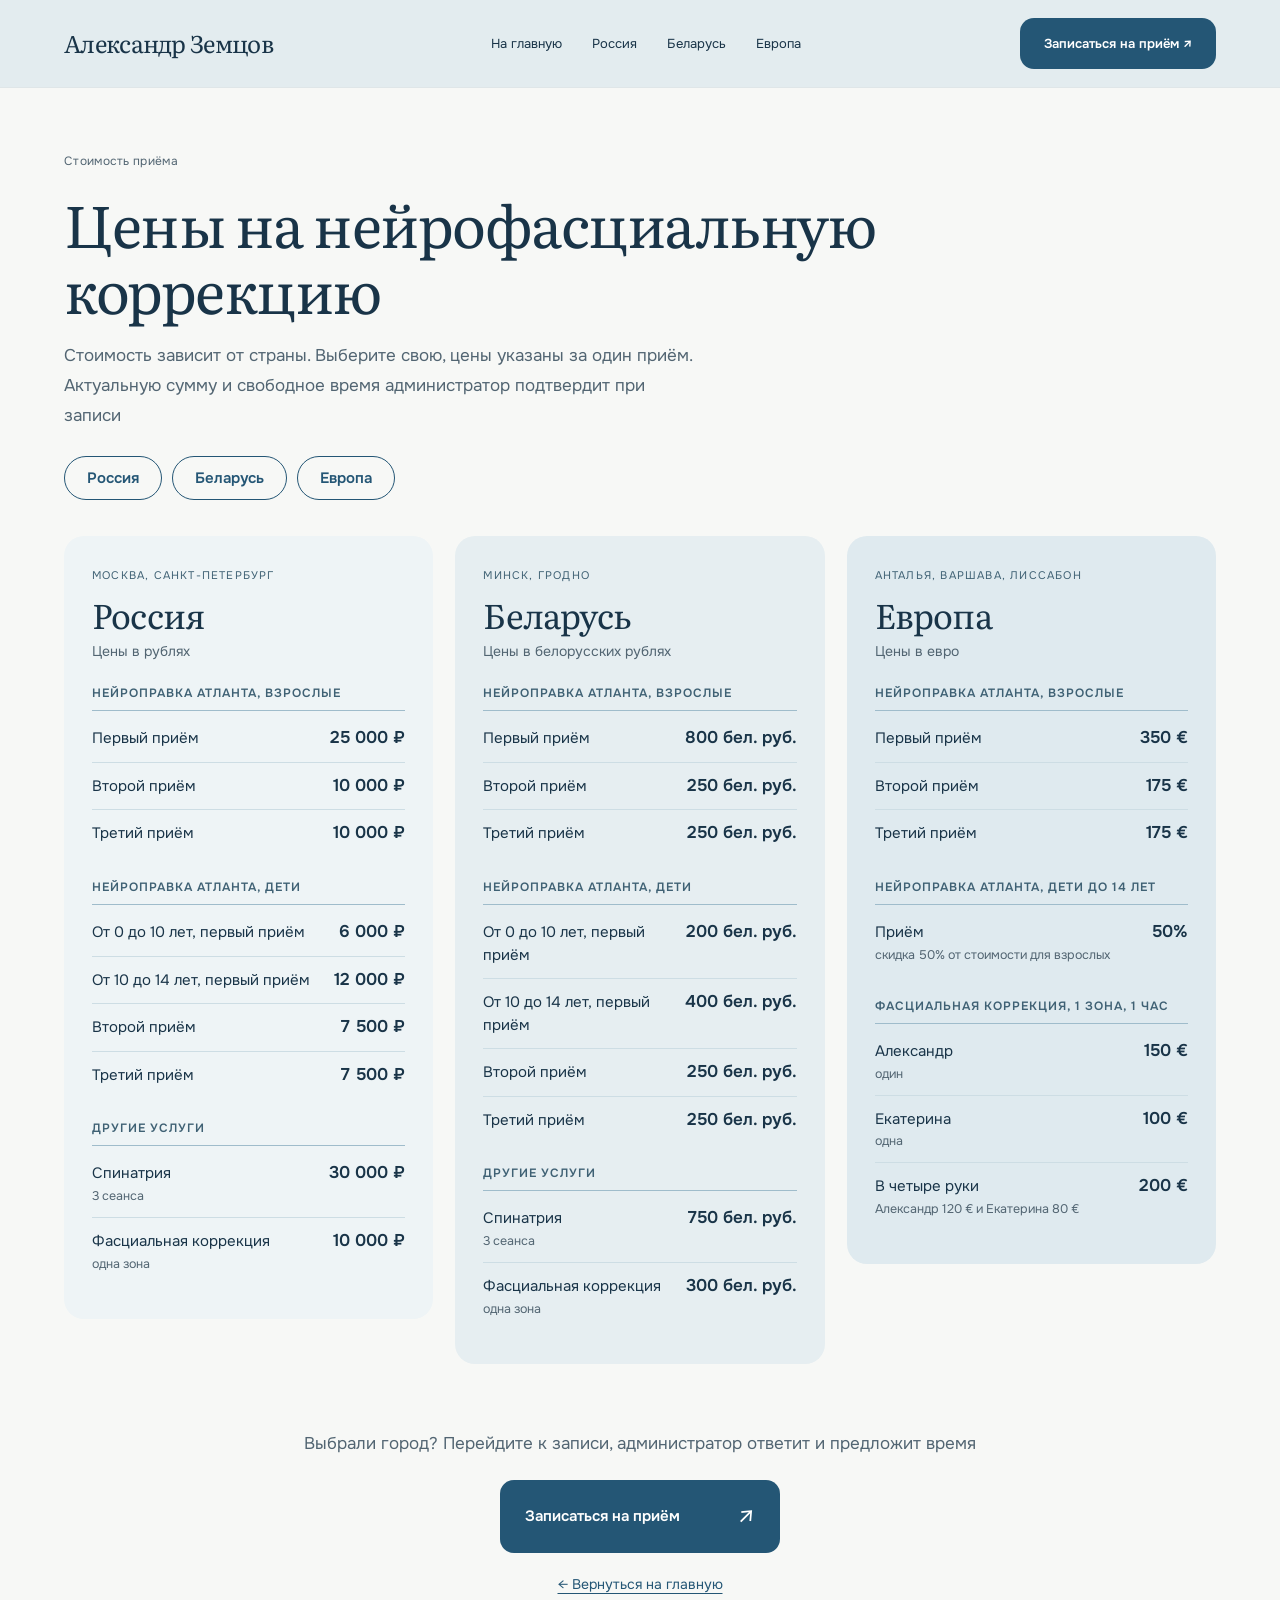
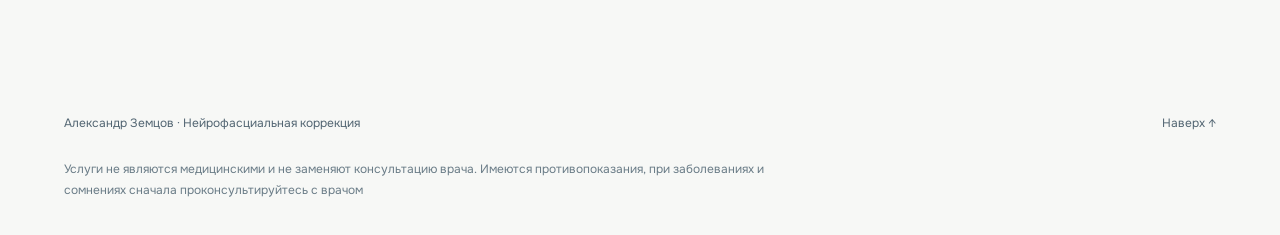
==== prices.html @ 610653c8 "Страница цен (Россия, Беларусь, Европа) и кнопки перехода на главной Co-Authored-By: Claude Sonnet 5" ====
<!doctype html><html lang="ru"><head><meta charset="utf-8"><meta name="viewport" content="width=device-width,initial-scale=1"><title>Цены на приём - Александр Земцов</title><meta name="description" content="Стоимость нейрофасциальной коррекции в России, Беларуси и Европе: Нейроправка Атланта, Спинатрия, фасциальная коррекция"><link rel="icon" href="favicon.ico" sizes="any"><link rel="icon" type="image/png" sizes="32x32" href="assets/favicon-32.png"><link rel="icon" type="image/png" sizes="192x192" href="assets/icon-192.png"><link rel="apple-touch-icon" href="assets/apple-touch-icon.png"><link rel="canonical" href="https://nfc.metod-zemtsova.ru/prices.html"><meta name="theme-color" content="#e3ecef"><meta property="og:type" content="website"><meta property="og:locale" content="ru_RU"><meta property="og:site_name" content="Александр Земцов"><meta property="og:url" content="https://nfc.metod-zemtsova.ru/prices.html"><meta property="og:title" content="Цены на приём - Александр Земцов"><meta property="og:description" content="Стоимость нейрофасциальной коррекции в России, Беларуси и Европе"><meta property="og:image" content="https://nfc.metod-zemtsova.ru/assets/og-image.jpg"><meta name="twitter:card" content="summary_large_image"><link rel="stylesheet" href="premium.css"></head><body class="prices-page"><header id="top"><a class="brand" href="index.html"><span>Александр Земцов</span></a><nav><a href="index.html">На главную</a><a href="#russia">Россия</a><a href="#belarus">Беларусь</a><a href="#europe">Европа</a></nav><a class="top-book" href="index.html#booking">Записаться на приём ↗</a></header>
<main>
<section class="prices-hero"><p class="eyebrow">Стоимость приёма</p><h1>Цены на нейрофасциальную коррекцию</h1><p class="prices-lead">Стоимость зависит от страны. Выберите свою, цены указаны за один приём. Актуальную сумму и свободное время администратор подтвердит при записи</p><div class="prices-chips"><a href="#russia">Россия</a><a href="#belarus">Беларусь</a><a href="#europe">Европа</a></div></section>
<div class="prices-grid"><section class="price-card" id="russia" aria-labelledby="russia-h"><p class="pr-region">Москва, Санкт-Петербург</p><h2 id="russia-h">Россия</h2><p class="pr-cur">Цены в рублях</p><div class="pr-group"><h3>Нейроправка Атланта, взрослые</h3><ul><li><span class="pr-name">Первый приём</span><span class="pr-price">25 000 ₽</span></li><li><span class="pr-name">Второй приём</span><span class="pr-price">10 000 ₽</span></li><li><span class="pr-name">Третий приём</span><span class="pr-price">10 000 ₽</span></li></ul></div><div class="pr-group"><h3>Нейроправка Атланта, дети</h3><ul><li><span class="pr-name">От 0 до 10 лет, первый приём</span><span class="pr-price">6 000 ₽</span></li><li><span class="pr-name">От 10 до 14 лет, первый приём</span><span class="pr-price">12 000 ₽</span></li><li><span class="pr-name">Второй приём</span><span class="pr-price">7 500 ₽</span></li><li><span class="pr-name">Третий приём</span><span class="pr-price">7 500 ₽</span></li></ul></div><div class="pr-group"><h3>Другие услуги</h3><ul><li><span class="pr-name">Спинатрия<small>3 сеанса</small></span><span class="pr-price">30 000 ₽</span></li><li><span class="pr-name">Фасциальная коррекция<small>одна зона</small></span><span class="pr-price">10 000 ₽</span></li></ul></div></section><section class="price-card" id="belarus" aria-labelledby="belarus-h"><p class="pr-region">Минск, Гродно</p><h2 id="belarus-h">Беларусь</h2><p class="pr-cur">Цены в белорусских рублях</p><div class="pr-group"><h3>Нейроправка Атланта, взрослые</h3><ul><li><span class="pr-name">Первый приём</span><span class="pr-price">800 бел. руб.</span></li><li><span class="pr-name">Второй приём</span><span class="pr-price">250 бел. руб.</span></li><li><span class="pr-name">Третий приём</span><span class="pr-price">250 бел. руб.</span></li></ul></div><div class="pr-group"><h3>Нейроправка Атланта, дети</h3><ul><li><span class="pr-name">От 0 до 10 лет, первый приём</span><span class="pr-price">200 бел. руб.</span></li><li><span class="pr-name">От 10 до 14 лет, первый приём</span><span class="pr-price">400 бел. руб.</span></li><li><span class="pr-name">Второй приём</span><span class="pr-price">250 бел. руб.</span></li><li><span class="pr-name">Третий приём</span><span class="pr-price">250 бел. руб.</span></li></ul></div><div class="pr-group"><h3>Другие услуги</h3><ul><li><span class="pr-name">Спинатрия<small>3 сеанса</small></span><span class="pr-price">750 бел. руб.</span></li><li><span class="pr-name">Фасциальная коррекция<small>одна зона</small></span><span class="pr-price">300 бел. руб.</span></li></ul></div></section><section class="price-card" id="europe" aria-labelledby="europe-h"><p class="pr-region">Анталья, Варшава, Лиссабон</p><h2 id="europe-h">Европа</h2><p class="pr-cur">Цены в евро</p><div class="pr-group"><h3>Нейроправка Атланта, взрослые</h3><ul><li><span class="pr-name">Первый приём</span><span class="pr-price">350 €</span></li><li><span class="pr-name">Второй приём</span><span class="pr-price">175 €</span></li><li><span class="pr-name">Третий приём</span><span class="pr-price">175 €</span></li></ul></div><div class="pr-group"><h3>Нейроправка Атланта, дети до 14 лет</h3><ul><li><span class="pr-name">Приём<small>скидка 50% от стоимости для взрослых</small></span><span class="pr-price">50%</span></li></ul></div><div class="pr-group"><h3>Фасциальная коррекция, 1 зона, 1 час</h3><ul><li><span class="pr-name">Александр<small>один</small></span><span class="pr-price">150 €</span></li><li><span class="pr-name">Екатерина<small>одна</small></span><span class="pr-price">100 €</span></li><li><span class="pr-name">В четыре руки<small>Александр 120 € и Екатерина 80 €</small></span><span class="pr-price">200 €</span></li></ul></div></section></div>
<section class="prices-cta"><p>Выбрали город? Перейдите к записи, администратор ответит и предложит время</p><a class="primary" href="index.html#booking">Записаться на приём <span aria-hidden="true">↗</span></a><a class="prices-back" href="index.html">← Вернуться на главную</a></section>
</main>
<footer class="site-footer"><div class="footer-row"><span>Александр Земцов · Нейрофасциальная коррекция</span><a href="#top" class="to-top">Наверх ↑</a></div><p class="footer-disclaimer">Услуги не являются медицинскими и не заменяют консультацию врача. Имеются противопоказания, при заболеваниях и сомнениях сначала проконсультируйтесь с врачом</p></footer></body></html>
---- premium.css ----
@font-face{font-family:Literata;src:url('assets/fonts/literata-regular.ttf') format('truetype');font-weight:400;font-display:swap}
@font-face{font-family:Onest;src:url('assets/fonts/onest-regular.ttf') format('truetype');font-weight:400;font-display:swap}@font-face{font-family:Onest;src:url('assets/fonts/onest-semibold.ttf') format('truetype');font-weight:500 800;font-display:swap}
:root{--ink:#193448;--muted:#526572;--blue:#2d5368;--sky:#e8eff2;--line:#d5dfe3;--paper:#f7f8f6;--font:'Onest',sans-serif}*{box-sizing:border-box}html{scroll-behavior:smooth;scroll-padding-top:32px}body{margin:0;color:var(--ink);background:white;font-family:var(--font);font-size:16px;line-height:1.65}a{color:inherit;text-decoration:none}button,input{font:inherit}button,a,input{touch-action:manipulation}button{cursor:pointer}img{display:block;max-width:100%}figure,p,h1,h2,h3{margin:0}p{margin-bottom:22px}h1,h2,h3{font-weight:600;line-height:1.12}h2{font-size:clamp(36px,4.1vw,58px);letter-spacing:-2px}h3{font-size:20px;letter-spacing:-.5px}a:focus-visible,button:focus-visible,input:focus-visible,summary:focus-visible{outline:3px solid #172b3b;outline-offset:5px}header,main,.site-footer{max-width:1500px;margin:auto;padding-left:64px;padding-right:64px}header{height:90px;display:flex;align-items:center;justify-content:space-between;gap:24px;border-bottom:1px solid var(--line)}.brand{display:flex;align-items:center;gap:11px;font-size:14px;font-weight:600;white-space:nowrap}.brand img{width:43px;height:43px;object-fit:contain}nav{display:flex;gap:30px;font-size:13px}nav a{min-height:44px;display:flex;align-items:center}.top-book{background:var(--blue);color:white;padding:14px 23px;min-height:48px;font-size:13px;font-weight:600;border-radius:0;white-space:nowrap}.primary,.mobile-book{display:inline-flex;align-items:center;justify-content:space-between;gap:30px;min-height:64px;padding:18px 24px;background:var(--blue);color:white;font-weight:600;font-size:16px;border:0;border-radius:0;transition:background .16s,transform .16s}.primary span{font-size:24px;font-weight:400}.primary:hover,.top-book:hover,.mobile-book:hover{background:#203e50}.primary:active,.top-book:active{transform:translateY(1px)}.hero{padding:44px 0 64px}.eyebrow{font-size:12px;color:var(--muted);letter-spacing:.3px;margin-bottom:18px}.hero h1{font-size:clamp(42px,7.25vw,104px);letter-spacing:-5px;line-height:1.03;margin-bottom:42px;font-weight:600}.hero h1 span{display:block}.hero h1 span:last-child{color:var(--blue)}.hero-bottom{display:grid;grid-template-columns:.84fr 1.16fr;gap:64px;align-items:start}.hero-intro{padding-top:4px}.intro{font-size:21px;line-height:1.5;max-width:450px;margin-bottom:20px;letter-spacing:-.4px}.details{font-size:14px;color:var(--muted);max-width:440px;margin-bottom:24px;line-height:1.65}.hero-intro>.primary{width:100%;max-width:420px}.hero-photo{margin:0;min-width:0}.hero-photo img{width:100%;height:440px;object-fit:cover;object-position:center 20%;border-radius:0;filter:none}.hero-photo figcaption{display:flex;justify-content:space-between;gap:20px;align-items:start;padding-top:14px;font-size:14px;font-weight:600}.hero-photo figcaption span{font-size:10px;font-weight:400;color:var(--muted);max-width:220px;text-align:right;line-height:1.5}.audio{display:grid;grid-template-columns:44px 1fr;gap:15px;align-items:center;padding:22px 0 0;border-top:1px solid var(--line);margin-top:26px;max-width:460px}.play{width:44px;height:44px;border:1px solid var(--blue);background:transparent;color:var(--blue);font-size:16px;border-radius:50%}.audio-title{font-size:17px;line-height:1.35;letter-spacing:-.5px;font-weight:500;margin-bottom:4px}.audio-desc{font-size:11px;color:var(--muted);margin-bottom:8px}.audio-row{display:flex;align-items:center;gap:10px;font-size:10px;color:var(--muted)}.audio-row input{flex:1;min-width:0;accent-color:var(--blue);height:26px}.audio-status{font-size:12px;margin:0;grid-column:1/-1}.nfk-section,.master-section,.visit-section,.reviews-section,.faq-section,.booking-section{padding:80px 0;border-top:1px solid var(--line)}.nfk-heading{margin-bottom:38px}.nfk-grid{display:flex;flex-direction:column;gap:44px}.method-flow{display:grid;grid-template-columns:repeat(4,1fr);gap:0;background:var(--sky);padding:32px 28px}.method-flow>div{padding:0 22px;border-right:1px solid #c8d9f0}.method-flow>div:first-child{padding-left:0}.method-flow>div:last-child{border:0;padding-right:0}.flow-number{display:block;color:var(--blue);font-size:14px;margin-bottom:30px;font-weight:600}.method-flow h3{font-size:20px;line-height:1.25;margin-bottom:12px;max-width:230px}.method-flow p{font-size:13px;color:var(--muted);margin:0;line-height:1.6;max-width:230px}.nfk-copy{display:grid;grid-template-columns:1fr 1fr;gap:30px 80px;align-items:start}.nfk-copy>p{font-size:16px;margin:0;max-width:560px}.nfk-copy>p:first-child{grid-column:1;grid-row:1}.nfk-copy>p:nth-child(2){grid-column:1;grid-row:2}.nfk-requests{grid-column:2;grid-row:1/3}.nfk-requests h3{font-size:24px;line-height:1.3;margin-bottom:18px;letter-spacing:-.7px}.nfk-requests ul{list-style:none;margin:0;padding:0}.nfk-requests li{font-size:14px;position:relative;padding:9px 0 9px 18px}.nfk-requests li:before{content:'+';position:absolute;left:0;color:var(--blue)}.nfk-close{display:flex;justify-content:space-between;gap:40px;align-items:center;margin-top:38px;padding-top:25px;border-top:1px solid var(--line)}.nfk-close p{font-size:14px;color:var(--muted);margin:0;max-width:460px}.master-heading{margin-bottom:40px}.master-grid{display:grid;grid-template-columns:.84fr 1.16fr;gap:64px}.master-signature{padding:15px 0 0}.master-signature>span:first-child{display:block;font-size:140px;letter-spacing:-10px;line-height:1;color:var(--blue);font-weight:500}.master-signature p{font-size:28px;line-height:1.25;margin:15px 0 32px;letter-spacing:-1px}.master-signature .signature-name{font-size:13px;color:var(--muted)}.master-story p{font-size:15px;color:var(--muted);max-width:620px}.master-story .master-lead{font-size:23px;line-height:1.45;color:var(--ink);letter-spacing:-.6px}.master-story .primary{margin-top:7px}.visit-grid{display:grid;grid-template-columns:.84fr 1.16fr;gap:64px}.visit-lead{font-size:15px;color:var(--muted);max-width:390px;margin:25px 0}.visit-intro>.primary{display:none}.visit-aftercare{padding-top:24px;margin-top:36px;border-top:1px solid var(--line);max-width:385px}.visit-aftercare svg{width:26px;height:30px;float:left;margin:3px 15px 22px 0;color:var(--blue)}.visit-aftercare h3{font-size:19px;line-height:1.35;margin-bottom:14px}.visit-aftercare a{display:block;font-size:12px;padding:5px 0;text-decoration:underline;text-underline-offset:4px}.visit-steps{list-style:none;margin:0;padding:0}.visit-step{padding:20px 0;border-top:1px solid var(--line)}.visit-step h3{margin-bottom:12px}.visit-step p{font-size:14px;color:var(--muted)}.journey{min-width:0}.step-nav{display:grid;grid-template-columns:1fr 1fr;gap:6px 18px;margin-bottom:28px}.step-nav button{display:flex;text-align:left;align-items:center;gap:12px;padding:14px 0;background:transparent;border:0;border-bottom:1px solid var(--line);color:var(--muted);font-size:12px;line-height:1.4;min-height:60px}.step-nav button strong{font-size:11px;color:var(--blue);font-weight:400}.step-nav button[aria-pressed=true]{font-weight:600;color:var(--ink);border-bottom:2px solid var(--blue)}.step-panel{background:var(--sky);padding:32px;min-height:245px;border-left:3px solid var(--blue)}.step-count{display:block;font-size:10px;letter-spacing:1px;color:var(--blue);margin-bottom:20px}.step-panel h3{font-size:27px;letter-spacing:-.7px;margin-bottom:15px;line-height:1.2}.step-panel p{font-size:14px;line-height:1.7;margin:0;color:var(--muted)}.step-controls{display:flex;justify-content:space-between;gap:20px;margin-top:18px}.step-controls button{border:1px solid var(--line);background:white;padding:10px 20px;color:var(--ink);min-height:44px;font-size:13px}.step-controls button:disabled{opacity:.5;cursor:default}.reviews-head{display:flex;justify-content:space-between;align-items:end;gap:40px;margin-bottom:38px}.reviews-head p{font-size:12px;color:var(--muted);max-width:300px;margin:0}.reviews-grid{display:grid;grid-template-columns:1fr 1fr;gap:60px}.review-feature{position:relative}.review-mark{font-size:70px;color:var(--blue);line-height:.8;display:block;font-weight:400}.review-feature blockquote{font-size:36px;line-height:1.25;letter-spacing:-1px;margin:14px 0 30px;max-width:590px}.review-feature figcaption{display:flex;flex-direction:column;gap:7px}.review-feature figcaption strong{font-size:12px;font-weight:500}.review-feature figcaption span,.review-small figcaption{font-size:11px;color:var(--muted);line-height:1.6}.reviews-side{display:grid;gap:25px}.review-small blockquote{font-size:20px;line-height:1.45;letter-spacing:-.3px;margin:0 0 16px}.review-small+.review-small{border-top:1px solid var(--line);padding-top:25px}.reviews-foot{display:flex;align-items:center;justify-content:space-between;gap:25px;margin-top:35px}.reviews-source{font-size:13px;text-decoration:underline;text-underline-offset:5px;min-height:44px;display:flex;align-items:center}.faq-section{display:grid;grid-template-columns:.84fr 1.16fr;gap:64px}.faq-intro p{font-size:14px;color:var(--muted);max-width:310px;margin:24px 0}.faq-intro .primary{display:none}.faq-list details{border-bottom:1px solid var(--line);padding-bottom:22px;margin-bottom:22px}.faq-list summary{list-style:none;cursor:pointer;font-size:17px;line-height:1.5;position:relative;padding-right:35px;min-height:44px}.faq-list summary::-webkit-details-marker{display:none}.faq-list summary:after{content:'+';position:absolute;right:0;top:-2px;color:var(--blue);font-size:24px}.faq-list details[open] summary:after{content:'−'}.faq-list p{font-size:14px;color:var(--muted);margin:13px 0}.faq-links{display:flex;flex-wrap:wrap;gap:15px;font-size:12px;text-decoration:underline;text-underline-offset:4px}.booking-section{display:grid;grid-template-columns:.84fr 1.16fr;gap:64px;position:relative;isolation:isolate;border-top:0}.booking-section:before{content:'';position:absolute;inset:0 -64px;z-index:-1;background:var(--sky)}.booking-label{font-size:11px;color:var(--blue);letter-spacing:1px;margin-bottom:22px}.booking-lead{font-size:16px;color:var(--muted);max-width:340px;margin:24px 0}.booking-intro address{font-style:normal;font-size:13px;color:var(--muted);margin-top:28px}.booking-services h3{font-size:23px;margin-bottom:24px}.booking-services dl{margin:0 0 25px}.booking-services dl>div{display:flex;justify-content:space-between;gap:25px;border-bottom:1px solid #cfdded;padding:18px 0}.booking-services dt{font-size:15px;line-height:1.5;max-width:360px}.booking-services dt span{font-size:11px;color:var(--muted)}.booking-services dd{margin:0;white-space:nowrap;font-size:19px;font-weight:500}.booking-terms,.booking-note{font-size:12px;color:var(--muted);max-width:490px}.site-footer{display:flex;justify-content:space-between;gap:20px;padding-top:30px;padding-bottom:30px;font-size:11px;color:var(--muted)}.mobile-book{display:none}.aftercare-main{padding-top:32px;padding-bottom:65px}.aftercare-back{font-size:13px;display:inline-flex;align-items:center;min-height:44px;margin-bottom:35px}.aftercare-section{display:grid;grid-template-columns:1fr 1fr;gap:80px;align-items:start;padding-top:30px}.aftercare-intro h1{font-size:60px;letter-spacing:-2px;line-height:1.06;margin-bottom:28px}.aftercare-lead{font-size:16px;max-width:500px;color:var(--muted)}.aftercare-download-note{font-size:12px;margin-top:14px;color:var(--muted)}.aftercare-card{padding:36px;background:var(--sky)}.aftercare-days{font-size:110px;letter-spacing:-8px;line-height:1;color:var(--blue);font-weight:500;margin-bottom:24px}.aftercare-card h2{font-size:29px;letter-spacing:-1px;margin-bottom:16px}.aftercare-card p{font-size:16px;color:var(--muted)}.aftercare-rule{border-top:1px solid #cfdded;margin:26px 0}.aftercare-card .aftercare-card-note{font-size:12px;margin:0}.aftercare .audio{max-width:none;margin-top:35px;padding-top:28px}.aftercare-control{display:flex;justify-content:space-between;gap:20px;border-top:1px solid var(--line);padding-top:24px;margin-top:32px;font-size:13px}.aftercare-control p{margin:0}.aftercare-control a{text-decoration:underline}
@media(max-width:1100px){header,main,.site-footer{padding-left:36px;padding-right:36px}.booking-section:before{left:-36px;right:-36px}.hero h1{font-size:7.5vw;letter-spacing:-3px}.hero-bottom,.master-grid,.visit-grid,.faq-section,.booking-section{gap:35px}.hero-photo img{height:440px}.hero-photo figcaption{display:block}.hero-photo figcaption span{display:block;text-align:left;max-width:none;margin-top:5px}.intro{font-size:19px}.hero .audio-title{font-size:16px}.method-flow{padding:25px 22px}.method-flow>div{padding:0 15px}.method-flow h3{font-size:18px}.method-flow p{font-size:12px}nav{gap:16px}nav a{font-size:12px}.top-book{font-size:12px;padding:13px 15px}.brand{font-size:13px}.nfk-copy{gap:25px 40px}.reviews-grid{gap:35px}}
@media(max-width:760px){header,main,.site-footer{padding-left:24px;padding-right:24px}header{height:76px;gap:10px}.brand{font-size:12px;gap:7px}.brand img{width:33px;height:33px}nav{display:none}.top-book{font-size:10px;padding:12px 10px;min-height:44px;display:flex;align-items:center}.hero{padding-top:29px;padding-bottom:42px}.eyebrow{font-size:10px;line-height:1.5;margin-bottom:16px;max-width:280px}.hero h1{font-size:clamp(27px,8.05vw,48px);letter-spacing:-1.3px;line-height:1.12;margin-bottom:28px}.hero-bottom{display:flex;flex-direction:column;gap:26px}.hero-intro{display:contents}.intro{order:1;font-size:18px;line-height:1.5;margin-bottom:0}.details{order:2;font-size:13px;margin:0}.hero-intro>.primary{order:3;width:100%;max-width:none}.hero-photo{order:4;width:100%}.hero-photo img{height:320px;object-position:center 14%;border-radius:0}.hero-photo figcaption{font-size:13px;padding-top:12px}.hero-photo figcaption span{font-size:10px;margin-top:5px}.hero .audio{order:5;width:100%;max-width:none;margin:0;padding-top:20px}.audio-title{font-size:16px;letter-spacing:-.3px}.audio-desc{font-size:10px}.primary{width:100%;min-height:60px;font-size:15px;padding:16px 23px}.nfk-section,.master-section,.visit-section,.reviews-section,.faq-section,.booking-section{padding:50px 0}h2{font-size:34px;letter-spacing:-1.3px;line-height:1.15}.nfk-heading{margin-bottom:28px}.nfk-grid{gap:28px}.method-flow{display:grid;grid-template-columns:1fr;padding:8px 22px}.method-flow>div,.method-flow>div:first-child,.method-flow>div:last-child{position:relative;padding:22px 0 22px 40px;border-right:0;border-bottom:1px solid #cfdded}.method-flow>div:last-child{border:0}.flow-number{position:absolute;left:0;top:24px;margin:0;font-size:12px}.method-flow h3{font-size:19px;max-width:none;margin-bottom:9px}.method-flow p{font-size:13px;max-width:none}.nfk-copy{display:flex;flex-direction:column;gap:22px}.nfk-copy>p{font-size:14px;line-height:1.7}.nfk-requests{width:100%;margin-top:3px}.nfk-requests h3{font-size:22px}.nfk-requests li{font-size:13px}.nfk-close{flex-direction:column;align-items:start;gap:22px;margin-top:28px;padding-top:23px}.nfk-close p{font-size:13px}.master-heading{margin-bottom:28px}.master-grid,.visit-grid,.faq-section,.booking-section{grid-template-columns:1fr;gap:30px}.master-signature{display:flex;align-items:center;gap:20px;flex-wrap:wrap;padding:0}.master-signature>span:first-child{font-size:80px;letter-spacing:-5px}.master-signature p{font-size:23px;letter-spacing:-.6px;margin:0}.master-signature .signature-name{display:none}.master-story .master-lead{font-size:20px;line-height:1.5}.master-story p{font-size:14px}.visit-lead{margin-top:22px;margin-bottom:0;font-size:14px}.visit-aftercare{margin-top:25px}.visit-aftercare h3{font-size:18px}.visit-aftercare a{font-size:12px}.step-nav{gap:5px 12px;margin-bottom:20px}.step-nav button{font-size:12px;line-height:1.4;gap:8px;min-height:62px;padding:12px 0}.step-nav button strong{font-size:10px}.step-panel{padding:25px 22px;min-height:260px}.step-panel h3{font-size:23px;letter-spacing:-.6px}.step-panel p{font-size:13px}.step-count{font-size:10px}.reviews-head{display:block;margin-bottom:28px}.reviews-head p{font-size:11px;max-width:none;margin-top:20px}.reviews-grid{grid-template-columns:1fr;gap:28px}.review-feature blockquote{font-size:29px;letter-spacing:-.8px;margin-bottom:25px}.review-mark{font-size:58px}.review-small blockquote{font-size:19px;line-height:1.5}.reviews-foot{flex-direction:column;align-items:start;gap:22px;margin-top:28px}.reviews-source{font-size:12px}.faq-intro p{margin:20px 0 0;max-width:none}.faq-list summary{font-size:16px}.faq-list p{font-size:13px}.booking-section:before{left:-24px;right:-24px}.booking-intro>.primary{display:none}.booking-lead{font-size:15px;margin:22px 0}.booking-intro address{margin-top:22px;font-size:12px}.booking-services h3{font-size:22px}.booking-services dt{font-size:13px;max-width:220px}.booking-services dd{font-size:15px}.booking-services dl>div{gap:16px;padding:15px 0}.booking-services .primary{margin-top:20px}.booking-terms,.booking-note{font-size:11px}.site-footer{flex-direction:column;gap:10px;padding-bottom:95px;font-size:10px}.site-footer a{min-height:32px;display:flex;align-items:center}.mobile-book.visible{display:flex;position:fixed;bottom:12px;left:16px;right:16px;min-height:56px;padding:14px 22px;font-size:15px;z-index:10;box-shadow:0 5px 16px #102b3d25}.mobile-book span{font-size:24px}.aftercare-main{padding-top:24px;padding-bottom:40px}.aftercare-back{margin-bottom:25px}.aftercare-section{grid-template-columns:1fr;gap:26px;padding:0}.aftercare-intro h1{font-size:43px;letter-spacing:-1.5px}.aftercare-lead{font-size:14px}.aftercare-card{padding:28px}.aftercare-days{font-size:88px;letter-spacing:-5px}.aftercare-card h2{font-size:27px}.aftercare-card p{font-size:15px}.aftercare-control{flex-direction:column;gap:10px;font-size:12px}}
@media(prefers-reduced-motion:reduce){html{scroll-behavior:auto}*,*:before,*:after{animation:none!important;transition:none!important}}
/* Readable supporting content, including the mobile appointment journey */
.hero-photo figcaption span{font-size:12px;max-width:260px}.audio-desc{font-size:12px}.review-feature figcaption span,.review-small figcaption{font-size:12px}.visit-aftercare a{font-size:14px;padding:7px 0;min-height:36px}.booking-terms,.booking-note{font-size:13px}.faq-links{font-size:14px}.step-nav button{font-size:14px}.step-nav button strong{font-size:12px}
@media(max-width:760px){.hero-photo figcaption span{font-size:12px;max-width:none}.audio-desc{font-size:12px}.review-feature figcaption span,.review-small figcaption{font-size:12px}.visit-aftercare a{font-size:14px;min-height:38px}.step-nav button{font-size:14px;min-height:70px;line-height:1.35}.step-nav button strong{font-size:12px}.booking-terms,.booking-note{font-size:13px}.booking-services dt span{font-size:12px}.faq-links{font-size:14px}.method-flow p{font-size:14px}.aftercare-card .aftercare-card-note{font-size:13px}}
/* Photographic concept extracted from sources/premium-hero-reference.png */
body{background:var(--paper)}header{height:88px;position:relative;isolation:isolate;border-bottom:1px solid #b8cbd366}header:before{content:'';position:absolute;inset:0 -100vw;background:#e3ecef;z-index:-1;clip-path:inset(0)}.brand{font:24px/1.2 Literata,serif;letter-spacing:-.7px;font-weight:400}.brand img{display:none}.top-book{border-radius:2px;background:var(--blue);font-weight:500;padding:15px 24px}.hero{position:relative;min-height:635px;padding:105px 0 60px;isolation:isolate}.hero-photo{position:absolute;inset:0 -64px;z-index:-1;margin:0;width:auto;overflow:hidden}.hero-photo img{width:100%;height:100%;object-fit:cover;object-position:right top;border-radius:0}.hero-content{width:62%;max-width:760px;position:relative}.hero h1{font:400 clamp(42px,4.5vw,65px)/1.13 Literata,serif;letter-spacing:-2.9px;margin:0 0 30px}.hero h1 span{color:var(--ink)}.hero h1 span:last-child{color:var(--ink)}.hero .eyebrow{font-size:11px;letter-spacing:1px;margin-bottom:22px;color:#35566b}.intro{font-size:20px;line-height:1.65;max-width:545px;letter-spacing:-.3px;margin-bottom:32px}.hero .primary{min-width:290px;min-height:68px;font-size:16px;padding:20px 26px;border-radius:2px;font-weight:500;box-shadow:0 7px 20px #1a3b4e12}.hero .details{font-size:13px;color:#35566b;margin-top:20px;margin-bottom:0}.audio{position:relative;max-width:none;width:100%;margin:0;padding:26px 0 30px;border-bottom:1px solid var(--line);border-top:0;grid-template-columns:58px minmax(0,1fr);gap:24px}.audio>div{display:grid;grid-template-columns:1fr 1fr;gap:5px 50px;align-items:center}.audio-title{font:400 23px/1.3 Literata,serif;letter-spacing:-.7px;grid-column:1;grid-row:1}.audio-desc{font-size:12px;grid-column:1;grid-row:2;margin:0}.audio-row{grid-column:2;grid-row:1/3;font-size:12px;gap:14px}.play{height:58px;width:58px;background:var(--blue);color:white;border:0;font-size:19px}.audio-row input{accent-color:var(--blue);height:30px}.audio-status{grid-column:2;margin-top:6px}.nfk-section,.master-section,.visit-section,.reviews-section,.faq-section,.booking-section{padding:96px 0;border-top:0}h2{font:400 clamp(36px,3.7vw,54px)/1.2 Literata,serif;letter-spacing:-1.8px}h3{font-weight:500;letter-spacing:-.4px}.section-intro{text-align:center;max-width:850px;margin:0 auto 45px}.section-intro .eyebrow{font-size:11px;letter-spacing:1.5px;text-transform:uppercase;margin-bottom:18px}.nfk-heading{margin:0}.nfk-grid{gap:42px}.method-flow{background:transparent;padding:30px 0;border-top:1px solid var(--line);border-bottom:1px solid var(--line)}.flow-number{font:400 38px/1.2 Literata,serif;color:#587686;margin-bottom:24px}.method-flow h3{font-size:18px;max-width:230px}.method-flow p{font-size:13px}.method-flow>div{padding:0 32px;border-color:var(--line)}.nfk-copy{grid-template-columns:1.12fr 1fr;gap:24px 110px}.nfk-copy>p{font-size:16px;line-height:1.8;color:#3d5666}.nfk-requests h3{font:400 28px/1.35 Literata,serif;letter-spacing:-.8px}.nfk-requests h3 br{display:none}.nfk-requests li{font-size:14px;color:#3d5666}.nfk-close{justify-content:center;flex-direction:column;text-align:center;border-top:0;gap:24px;margin-top:38px;padding-top:0}.nfk-close p{max-width:560px}.primary{border-radius:2px;font-weight:500;background:var(--blue);min-height:62px;padding:17px 25px;font-size:15px}.master-section{position:relative;isolation:isolate;padding:80px 0}.master-section:before{content:'';position:absolute;inset:0 -64px;background:#e8eff1;z-index:-1}.master-title{margin-bottom:34px}.master-title .eyebrow{font-size:11px;letter-spacing:1.3px;text-transform:uppercase;margin-bottom:14px}.master-heading{margin:0}.master-grid{display:block}.master-signature{display:flex;align-items:center;gap:22px;padding:0;margin-bottom:32px}.master-signature>span:first-child{font:400 70px/1 Literata,serif;letter-spacing:-4px}.master-signature p{font-size:16px;line-height:1.5;letter-spacing:0;margin:0}.signature-name{display:none}.master-story{display:grid;grid-template-columns:1fr 1fr;gap:0 80px;align-items:start}.master-story p{font-size:15px;line-height:1.8;color:#3d5666;max-width:none}.master-story .master-lead{grid-column:1/-1;max-width:900px;font:400 30px/1.45 Literata,serif;letter-spacing:-.7px;margin-bottom:30px}.master-story .master-personal{grid-column:1/-1;max-width:960px;margin-top:8px}.master-story .primary{justify-self:start}.visit-grid{display:block}.visit-intro{display:flex;flex-wrap:wrap;justify-content:space-between;gap:20px 50px;align-items:start;margin-bottom:35px}.visit-intro>.eyebrow{flex-basis:100%;font-size:11px;text-transform:uppercase;letter-spacing:1.2px;margin-bottom:0}.visit-heading{max-width:580px}.visit-heading br{display:none}.visit-lead{font-size:15px;line-height:1.8;margin:5px 0 0;max-width:390px}.visit-aftercare{max-width:none;flex-basis:100%;margin:15px 0 0;padding:22px 0 0;display:flex;align-items:center;gap:25px;flex-wrap:wrap}.visit-aftercare svg{float:none;margin:0;width:26px;height:30px}.visit-aftercare h3{margin:0;font:400 22px/1.3 Literata,serif;letter-spacing:-.4px;flex:1}.visit-aftercare a{font-size:12px;min-height:44px;display:flex;align-items:center}.journey{display:grid;grid-template-columns:.9fr 1.1fr;gap:0 60px;margin-top:38px}.step-nav{grid-column:1;grid-row:1/3;display:block;margin:0}.step-nav button{width:100%;justify-content:start;gap:16px;font-size:14px;min-height:56px;padding:14px 4px;color:#3d5666;transition:background .15s}.step-nav button:hover{background:#e8eff2}.step-nav button[aria-pressed=true]{border-bottom-width:1px;background:#e3ebee;color:#183f55;padding-left:16px}.step-nav button strong{font-size:11px;min-width:20px}.step-panel{grid-column:2;grid-row:1;border:0;border-radius:0;background:#e6eef1;padding:42px 38px;min-height:380px;display:flex;flex-direction:column;align-items:start;justify-content:center}.step-count{font-size:10px;letter-spacing:1.2px;color:#3f6174;margin-bottom:26px}.step-stage{font-size:12px;color:#3f6174;display:block;margin-bottom:14px}.step-panel h3{font:400 35px/1.2 Literata,serif;letter-spacing:-1px;max-width:500px;margin-bottom:22px}.step-panel p{font-size:15px;line-height:1.85;color:#3d5666;max-width:510px}.step-controls{grid-column:2;grid-row:2;align-items:end;margin-top:22px}.step-controls button{background:var(--paper);border-color:#bdced6;border-radius:2px;font-size:13px}.reviews-section{position:relative;padding:66px 0 80px;border-top:1px solid var(--line)}.reviews-head{display:block;text-align:center;margin-bottom:40px}.reviews-head h2{font-size:42px}.reviews-head h2 br{display:none}.reviews-head p{max-width:550px;font-size:12px;margin:20px auto 0}.reviews-grid{display:block}.review-feature{text-align:center;max-width:1080px;margin:0 auto;border-bottom:1px solid var(--line);padding-bottom:38px}.review-mark{font:400 86px/.6 Literata,serif;color:#638293;margin-bottom:14px}.review-feature blockquote{font:400 43px/1.35 Literata,serif;letter-spacing:-1px;max-width:960px;margin:15px auto 28px}.review-feature figcaption{gap:6px;align-items:center}.review-feature figcaption strong{font-size:13px}.review-feature figcaption span{font-size:12px}.reviews-side{display:grid;grid-template-columns:1fr 1fr;gap:70px;padding-top:34px;max-width:1140px;margin:0 auto}.review-small blockquote{font:400 23px/1.6 Literata,serif;letter-spacing:-.4px;max-width:500px}.review-small+.review-small{border:0;padding:0}.review-small figcaption{font-size:12px}.reviews-foot{justify-content:center;gap:40px;margin-top:35px}.reviews-source{font-size:13px}.faq-section{padding-top:65px;border-top:1px solid var(--line);grid-template-columns:1fr 1.1fr;gap:90px}.faq-intro h2{font-size:43px}.faq-intro p{font-size:15px;line-height:1.8;max-width:340px}.faq-list summary{font-size:17px;line-height:1.65}.faq-list p{font-size:14px;line-height:1.8}.booking-section{padding:80px 0;grid-template-columns:1fr 1.1fr;gap:90px}.booking-section:before{background:#e8eff1}.booking-label{color:#4a687b;letter-spacing:1.3px}.booking-heading{font-size:52px}.booking-lead{font-size:16px;line-height:1.8;max-width:360px}.booking-services h3{font:400 28px/1.3 Literata,serif;letter-spacing:-.8px}.booking-services dl>div{padding:19px 0;border-color:#c8d8df}.booking-services dt{font-size:15px}.booking-services dd{font:400 23px/1.4 Literata,serif;letter-spacing:-.5px}.booking-terms,.booking-note{font-size:13px;line-height:1.75}.site-footer{padding-top:35px;padding-bottom:35px;font-size:12px}.aftercare header:before{background:var(--paper)}.aftercare-intro h1{font:400 60px/1.13 Literata,serif;letter-spacing:-2px}.aftercare-card{background:#e6eef1}.aftercare-days{font:400 112px/1 Literata,serif;letter-spacing:-7px}.aftercare-card h2{font-size:31px}.aftercare-control{font-size:14px}.aftercare .audio{border-top:1px solid var(--line);padding-top:28px}.mobile-book.visible{border-radius:2px;background:var(--blue)}
@media(max-width:1100px){header:before{inset:0 -36px}.hero-photo{left:-36px;right:-36px}.hero{min-height:580px;padding-top:90px}.hero-content{width:65%}.hero h1{font-size:4.6vw;letter-spacing:-1.8px}.hero .intro{font-size:18px;max-width:440px}.brand{font-size:20px}.audio>div{gap:5px 30px}.audio-title{font-size:21px}.master-section:before{left:-36px;right:-36px}.nfk-copy{gap:24px 55px}.master-story{gap:0 45px}.journey{gap:0 35px}.step-panel{padding:32px 28px}.step-panel h3{font-size:31px}.faq-section,.booking-section{gap:45px}}
@media(max-width:760px){header{height:76px}.brand{font-size:17px;letter-spacing:-.5px}.top-book{font-size:10px;padding:12px 11px}.hero{min-height:0;padding:36px 0 0}.hero-photo{position:relative;inset:auto;margin:26px -24px 0;width:auto;z-index:0;height:315px;order:2}.hero-photo img{object-fit:cover;object-position:right 13%;height:315px;width:100%}.hero{display:flex;flex-direction:column}.hero-content{width:100%;max-width:none;order:1}.hero h1{font:400 clamp(27px,8.2vw,43px)/1.17 Literata,serif;letter-spacing:-1.3px;margin-bottom:22px}.hero h1 span:last-child{color:var(--ink)}.hero .eyebrow{font-size:10px;letter-spacing:.4px;margin-bottom:18px}.hero .intro{font-size:17px;line-height:1.65;max-width:none;margin-bottom:24px}.desktop-break{display:none}.hero .primary{width:100%;min-width:0;min-height:62px;font-size:15px;padding:17px 22px}.hero .details{font-size:12px;margin-top:16px}.audio{grid-template-columns:46px 1fr;gap:16px;padding:24px 0;max-width:none;margin:0}.audio>div{display:block}.audio-title{font-size:21px;letter-spacing:-.6px;margin-bottom:5px}.audio-desc{font-size:12px;line-height:1.6;margin-bottom:12px}.audio-row{font-size:11px;gap:11px}.play{width:46px;height:46px;font-size:16px}.nfk-section,.master-section,.visit-section,.reviews-section,.faq-section,.booking-section{padding:55px 0}h2{font:400 34px/1.25 Literata,serif;letter-spacing:-1px}.section-intro{text-align:left;margin-bottom:30px}.section-intro .eyebrow{font-size:10px;margin-bottom:15px}.method-flow{background:transparent;padding:0;grid-template-columns:1fr 1fr;gap:24px 26px;border:0}.method-flow>div,.method-flow>div:first-child,.method-flow>div:last-child{position:relative;padding:0;border:0}.flow-number{position:static;font:400 29px/1.2 Literata,serif;margin-bottom:15px}.method-flow h3{font-size:16px;line-height:1.4;max-width:none;margin-bottom:10px}.method-flow p{font-size:13px;line-height:1.75}.nfk-grid{gap:32px}.nfk-copy{display:flex;flex-direction:column;gap:22px}.nfk-copy>p{font-size:14px;line-height:1.8}.nfk-requests h3{font-size:25px;line-height:1.4}.nfk-requests li{font-size:14px}.nfk-close{text-align:left;align-items:start;margin-top:28px;gap:22px}.nfk-close p{font-size:14px}.master-section:before{left:-24px;right:-24px}.master-title .eyebrow{font-size:10px;letter-spacing:.8px}.master-title{margin-bottom:25px}.master-grid{display:block}.master-signature{margin-bottom:25px;gap:18px}.master-signature>span:first-child{font-size:61px;letter-spacing:-3px}.master-signature p{font-size:15px}.master-story{display:block}.master-story .master-lead{font-size:24px;line-height:1.5;letter-spacing:-.6px;margin-bottom:24px}.master-story p{font-size:14px;line-height:1.85;margin-bottom:23px}.master-story .master-personal{margin-top:0}.master-story .primary{width:100%}.visit-intro{display:block;margin-bottom:28px}.visit-intro>.eyebrow{font-size:10px;margin-bottom:16px}.visit-lead{font-size:14px;line-height:1.8;margin-top:22px;max-width:none}.visit-aftercare{display:block;margin-top:24px;padding-top:22px}.visit-aftercare svg{float:left;margin:3px 13px 18px 0}.visit-aftercare h3{font-size:22px;margin-bottom:12px;line-height:1.35}.visit-aftercare a{font-size:13px;min-height:40px;padding:6px 0}.journey{display:flex;flex-direction:column;margin-top:30px;gap:20px}.step-nav{display:grid;grid-template-columns:1fr 1fr;gap:4px 14px;order:1}.step-nav button{font-size:12px;line-height:1.4;min-height:67px;gap:8px;padding:10px 0}.step-nav button strong{font-size:10px;min-width:15px}.step-nav button[aria-pressed=true]{padding-left:5px}.step-panel{order:2;min-height:275px;padding:28px 24px}.step-count{margin-bottom:18px;font-size:10px}.step-stage{font-size:11px;margin-bottom:12px}.step-panel h3{font-size:28px;line-height:1.3;letter-spacing:-.8px;margin-bottom:18px}.step-panel p{font-size:14px;line-height:1.85}.step-controls{order:3;margin-top:0}.step-controls button{font-size:13px;min-height:44px}.reviews-head{text-align:left;margin-bottom:28px}.reviews-head h2{font-size:34px;line-height:1.3}.reviews-head p{font-size:12px;margin:20px 0 0;max-width:none}.review-feature{text-align:left;padding-bottom:28px}.review-feature blockquote{font-size:30px;line-height:1.45;letter-spacing:-.8px;margin:12px 0 25px}.review-mark{font-size:65px}.review-feature figcaption{align-items:start}.review-feature figcaption span{font-size:12px}.reviews-side{display:block;padding-top:28px}.review-small blockquote{font-size:22px;line-height:1.6}.review-small+.review-small{border-top:1px solid var(--line);padding-top:25px;margin-top:25px}.reviews-foot{align-items:start;flex-direction:column;gap:20px;margin-top:28px}.reviews-foot .primary{width:100%}.faq-section,.booking-section{grid-template-columns:1fr;gap:30px}.faq-intro h2{font-size:34px}.faq-intro p{font-size:14px;margin-top:22px;line-height:1.8;max-width:none}.faq-list summary{font-size:16px;line-height:1.6}.faq-list p{font-size:14px;line-height:1.8}.faq-links{font-size:13px;line-height:1.8}.booking-lead{font-size:15px;line-height:1.8}.booking-services h3{font-size:27px}.booking-services dt{font-size:13px;line-height:1.6;max-width:205px}.booking-services dd{font-size:20px;line-height:1.6}.booking-services dl>div{gap:15px;padding:17px 0}.booking-terms,.booking-note{font-size:13px;line-height:1.8}.booking-services .primary{width:100%}.site-footer{font-size:12px;padding-top:30px;padding-bottom:100px}.mobile-book.visible{min-height:56px;border-radius:2px}.aftercare-intro h1{font-size:42px;letter-spacing:-1.4px}.aftercare-lead{font-size:14px;line-height:1.85}.aftercare-days{font-size:95px;letter-spacing:-6px}.aftercare-card h2{font-size:28px}.aftercare .audio-title{font-size:20px}.aftercare-control{font-size:13px}.aftercare .audio-desc{font-size:12px}}
/* Inherited header background never creates page-level horizontal scrolling */
body{overflow-x:clip}header:before{left:-64px;right:-64px}@media(max-width:1100px){header:before{left:-36px;right:-36px}}@media(max-width:760px){header:before{left:-24px;right:-24px}}
@media(max-width:760px){.hero-photo img{position:absolute;width:240%;max-width:none;height:auto;right:-2%;top:-8px;object-fit:initial}}
header:before{inset:0}
/* Native accessible range control, with a custom visual track and live progress */
.audio-row input[type=range]{-webkit-appearance:none;appearance:none;--progress:0%;background:transparent;height:32px;padding:0;cursor:pointer;border:0}
.audio-row input[type=range]::-webkit-slider-runnable-track{height:3px;border:0;border-radius:2px;background:linear-gradient(to right,var(--blue) 0%,var(--blue) var(--progress),#c6d5dd var(--progress),#c6d5dd 100%)}
.audio-row input[type=range]::-webkit-slider-thumb{-webkit-appearance:none;appearance:none;width:13px;height:13px;border:2px solid var(--paper);border-radius:50%;background:var(--blue);margin-top:-5px;box-shadow:0 0 0 1px var(--blue)}
.audio-row input[type=range]::-moz-range-track{height:3px;border:0;border-radius:2px;background:#c6d5dd}.audio-row input[type=range]::-moz-range-progress{height:3px;background:var(--blue)}.audio-row input[type=range]::-moz-range-thumb{width:11px;height:11px;border:2px solid var(--paper);border-radius:50%;background:var(--blue)}
@media(max-width:760px){.hero:before{content:'';position:absolute;inset:0 -24px;background:#e3ecef;z-index:-2}.hero-content{padding-bottom:0}.hero-photo{background:#e3ecef}.hero .intro{color:#193448}.hero .details{color:#35566b}}
@media(max-width:760px){header:before,.hero:before{background:#d6e6ed}.hero-photo:after{content:'';position:absolute;inset:0;pointer-events:none;background:linear-gradient(to bottom,#d6e6ed 0,transparent 22px)}}
/* User-selected original photograph: preserve face and hands, no image retouch */
.hero{background:#e3ecef}.hero:before{content:'';position:absolute;inset:0 -64px;background:#e3ecef;z-index:-2}.hero-photo{inset:0 -64px 0 auto;width:49%;height:auto}.hero-photo img{position:static;width:100%;max-width:100%;height:100%;object-fit:cover;object-position:62% 42%}.hero-content{width:54%}.hero h1{font-size:clamp(42px,4.2vw,61px)}
@media(max-width:1100px){.hero:before{left:-36px;right:-36px}.hero-photo{right:-36px;width:49%}.hero h1{font-size:4.6vw;letter-spacing:-1.8px}.hero .intro{max-width:100%}.desktop-break{display:none}}
@media(max-width:760px){.hero:before{left:-24px;right:-24px;background:#e3ecef}.hero-content{width:100%}.hero h1{font-size:clamp(27px,8.2vw,43px)}.hero-photo{position:relative;inset:auto;width:auto;margin:26px -24px 0;height:420px}.hero-photo img{position:static;right:auto;top:auto;width:100%;max-width:100%;height:420px;object-fit:cover;object-position:62% 43%}.hero-photo:after{display:none}header:before{background:#e3ecef}}
/* Graphic explanation with the actual long thin probe, approved correction */
.process-art{background-image:url('assets/photo/process-illustrations-corrected.webp');background-repeat:no-repeat;background-size:400% 100%;aspect-ratio:3/4;width:100%;max-width:270px;margin:0 auto}.art-0{background-position:0% 50%}.art-1,.art-probe{background-position:33.333% 50%}.art-2{background-position:66.667% 50%}.art-3{background-position:100% 50%}.hero-action-area{display:grid;grid-template-columns:minmax(0,1fr) 210px;align-items:center;gap:15px;margin-top:12px}.hero-action-area .primary{min-width:0;width:100%;max-width:315px;gap:18px}.hero-action-art .process-art{max-width:210px}.hero{padding-top:65px;min-height:700px}.hero h1{margin-bottom:26px}.hero .intro{margin-bottom:14px}.hero .details{font-size:14px}.primary,.top-book,.mobile-book,.mobile-book.visible{background:#245675;color:#fff;font-weight:600}.primary:hover,.top-book:hover,.mobile-book:hover{background:#173e59;color:#fff}.primary:focus-visible,.top-book:focus-visible,.mobile-book:focus-visible{outline:3px solid #173849}.audio-title{font-size:25px}.audio-desc{font-size:14px}.method-flow{padding-top:0;padding-bottom:30px;gap:24px;border-top:0}.method-flow>div,.method-flow>div:first-child,.method-flow>div:last-child{padding:0;border:0}.method-flow .process-art{max-width:220px;margin-bottom:24px}.method-flow .flow-number{font-size:20px;margin-bottom:12px;color:#526c7a}.method-flow h3{font-size:21px;line-height:1.4;max-width:none}.method-flow p{font-size:16px;line-height:1.75;max-width:none}.nfk-definition{font-size:22px!important;line-height:1.65!important;color:var(--ink)!important}.nfk-definition strong{font-weight:500}.nfk-copy>p{font-size:17px;line-height:1.85}.nfk-requests li{font-size:16px;line-height:1.65}.master-chapter h3{font:400 25px/1.4 Literata,serif;letter-spacing:-.5px;margin-bottom:15px}.master-story p{font-size:17px;line-height:1.85}.master-story .master-lead{font-size:31px}.visit-lead{font-size:17px}.step-nav button{font-size:16px;min-height:62px}.step-panel{position:relative;padding:32px;min-height:520px;justify-content:start}.stage-art{max-width:165px;max-height:220px;margin:5px auto 22px}.stage-art[hidden]{display:none}.step-panel h3{font-size:31px}.step-panel p{font-size:17px;line-height:1.85}.step-count{font-size:12px}.step-stage{font-size:14px}.faq-list summary{font-size:19px}.faq-list p,.faq-intro p{font-size:16px;line-height:1.85}.booking-services dt{font-size:17px;line-height:1.6}.booking-terms,.booking-note{font-size:15px;line-height:1.8}.reviews-head p{font-size:14px}.review-feature figcaption span,.review-small figcaption{font-size:14px;line-height:1.7}.booking-lead{font-size:18px}.nfk-close p{font-size:16px;line-height:1.8}
@media(max-width:1100px){.hero-action-area{grid-template-columns:1fr 145px;gap:12px}.hero-action-area .primary{padding:16px;font-size:14px}.hero-action-art .process-art{max-width:145px}.method-flow{gap:20px}.method-flow h3{font-size:19px}.method-flow p{font-size:15px}}
@media(max-width:760px){.hero{min-height:0;padding-top:34px}.hero-action-area{grid-template-columns:1fr 115px;gap:12px;align-items:center;margin-top:8px}.hero-action-area .primary{width:100%;min-width:0;padding:14px 16px;min-height:68px;font-size:14px;gap:10px}.hero-action-art .process-art{max-width:115px}.hero .details{font-size:12px;line-height:1.6}.hero .intro{font-size:18px;line-height:1.7;margin-bottom:15px}.hero-photo,.hero-photo img{height:340px}.audio-title{font-size:21px}.audio-desc{font-size:14px;line-height:1.6}.method-flow{grid-template-columns:1fr 1fr;gap:30px 24px}.method-flow .process-art{max-width:145px;margin-bottom:16px}.method-flow .flow-number{font-size:16px;margin-bottom:10px}.method-flow h3{font-size:18px;line-height:1.45;margin-bottom:12px}.method-flow p{font-size:15px;line-height:1.7}.nfk-definition{font-size:21px!important;line-height:1.7!important}.nfk-copy>p,.nfk-requests li{font-size:16px;line-height:1.85}.nfk-close p{font-size:16px}.master-chapter h3{font-size:24px;margin-bottom:15px}.master-chapter{margin-bottom:28px}.master-story p{font-size:16px;line-height:1.85}.master-story .master-lead{font-size:25px;line-height:1.6}.visit-lead{font-size:16px;line-height:1.85}.step-nav{grid-template-columns:1fr;gap:0}.step-nav button{font-size:16px;min-height:56px;line-height:1.6;padding:12px 0;gap:16px}.step-nav button strong{font-size:12px;min-width:20px}.step-panel{padding:28px 24px;min-height:250px}.step-panel h3{font-size:29px}.step-panel p{font-size:16px;line-height:1.85}.step-stage{font-size:13px}.stage-art{max-width:160px}.faq-list summary{font-size:18px;line-height:1.7}.faq-list p,.faq-intro p{font-size:16px;line-height:1.85}.booking-services dt{font-size:15px;max-width:205px}.booking-terms,.booking-note{font-size:15px}.booking-lead{font-size:17px}.reviews-head p,.review-feature figcaption span,.review-small figcaption{font-size:14px;line-height:1.75}.mobile-book.visible{background:#245675;color:#fff}.hero-action-area>div:first-child .primary{position:relative;min-width:0}}
@media(max-width:380px){.hero-action-area{grid-template-columns:1fr 95px;gap:10px}.hero-action-area .primary{font-size:13px;padding:14px 12px;gap:8px}.hero-action-art .process-art{max-width:95px}}
.process-art{clip-path:inset(0 6% 0 6%)}.step-panel{scroll-margin-top:24px}
/* Every appointment stage has a dedicated illustration in one consistent format */
.art-test-fish,.art-test-knee,.art-test-feet,.art-seated-probe{background-image:url('assets/photo/process-illustrations-tests.webp')}.art-test-fish{background-position:0% 50%}.art-test-knee{background-position:33.333% 50%}.art-test-feet{background-position:66.667% 50%}.art-seated-probe{background-position:100% 50%}
/* Companion drawings use their actual bounds, so hands and feet stay visible */
.art-test-fish{background-size:368.136% auto;background-position:0% 50%;clip-path:none}.art-test-knee{background-size:356.066% auto;background-position:37.772% 50%;clip-path:none}.art-test-feet{background-size:400% auto;background-position:72.437% 50%;clip-path:none}.art-seated-probe{background-size:400% auto;background-position:100% 50%;clip-path:none}
.stage-art.art-test-fish,.stage-art.art-test-knee{max-width:300px;width:100%;height:220px;aspect-ratio:auto}.art-test-feet{background-size:493.636% auto;background-position:69.862% 50%;clip-path:none}
.geography-section{grid-template-columns:.8fr 1.2fr;gap:70px;align-items:start}.geography-note{font-size:15px;line-height:1.8;color:var(--muted);max-width:350px;margin-top:26px}.geography-cards{display:grid;grid-template-columns:1fr 1fr;gap:22px}.geo-card{background:#f8faf8;padding:26px 24px;display:flex;flex-direction:column;align-items:start;min-width:0}.geo-region{font-size:10px;letter-spacing:1.2px;color:#4c6879;margin-bottom:17px}.geo-card h3{font:400 25px/1.4 Literata,serif;letter-spacing:-.7px;margin:0 0 15px;overflow-wrap:normal}.geo-contact{font-size:14px;color:#405d6f;line-height:1.7;margin-bottom:22px}.geo-card .primary{margin-top:auto;min-width:0;width:100%;font-size:13px;padding:14px 16px;gap:10px;min-height:54px}.geo-card .primary span{font-size:20px}
@media(max-width:1100px){.geography-section{grid-template-columns:.7fr 1.3fr;gap:35px}.geography-cards{gap:16px}.geo-card{padding:23px 18px}.geo-card h3{font-size:23px}.geo-card .primary{font-size:12px;padding:13px}}
@media(max-width:760px){.geography-section{grid-template-columns:1fr;gap:28px}.geography-cards{grid-template-columns:1fr;gap:18px}.geo-card{padding:26px 24px}.geo-card h3{font-size:27px;line-height:1.35}.geo-contact{font-size:15px}.geo-card .primary{font-size:15px;min-height:58px;padding:15px 20px}.geo-region{font-size:11px}.geography-note{font-size:15px;max-width:none;margin-top:22px}}

/* Course structure: three base visits and three cumulative levels */
.complex-section{padding:96px 0;border-bottom:1px solid var(--line)}.complex-heading{max-width:830px;margin-bottom:48px}.complex-heading h2{font-family:Literata,serif;font-weight:400;margin-bottom:24px}.complex-heading>p:last-child{font-size:19px;line-height:1.75;max-width:740px;color:var(--muted)}.base-route{display:grid;grid-template-columns:1fr auto 1fr auto 1fr;align-items:start;gap:22px;padding:30px 0 46px;margin-bottom:30px;border-top:1px solid var(--line);border-bottom:1px solid var(--line)}.route-number{display:block;font:400 48px/1 Literata,serif;color:#456c80;margin-bottom:22px}.base-route h3{font-size:20px;line-height:1.4;margin-bottom:12px}.base-route div p{font-size:14px;color:var(--muted);margin:0}.route-gap{font-size:12px;padding-top:17px;white-space:nowrap;color:#36576b}.route-gap span{display:block;font-size:27px;margin-top:9px}.complex-levels{display:grid;grid-template-columns:repeat(3,minmax(0,1fr));gap:20px}.complex-card{padding:30px 27px;background:#eef3f4;display:flex;flex-direction:column;min-width:0}.complex-index{font-size:11px;letter-spacing:1px;margin-bottom:26px;color:#456373}.complex-card h3{font:400 32px/1.3 Literata,serif;letter-spacing:-1px;margin-bottom:22px}.complex-count{font-size:16px;font-weight:600;line-height:1.6;margin-bottom:20px}.complex-card ul{padding:0;list-style:none;margin:0 0 22px}.complex-card li{padding:11px 0;border-top:1px solid #ccdade;font-size:15px;line-height:1.7}.complex-card strong{font-weight:600}.complex-detail{font-size:14px;line-height:1.7;color:#405e6d;margin-bottom:28px}.complex-link{margin-top:auto;background:#245675;color:#fff;padding:16px;font-size:14px;font-weight:600;display:flex;justify-content:space-between;gap:8px}.complex-link:hover{background:#173e59;color:#fff}.complex-card-full{background:#dce9ee}.complex-footnote{font-size:16px;color:var(--muted);line-height:1.8;margin:28px 0 0;max-width:780px}
@media(max-width:1100px){.base-route{gap:14px}.base-route h3{font-size:17px}.complex-card{padding:24px 20px}.complex-card h3{font-size:26px}.complex-link{font-size:12px;padding:14px 10px}}
@media(max-width:760px){.complex-section{padding:64px 0}.complex-heading{margin-bottom:32px}.complex-heading h2{font-size:34px;letter-spacing:-1.3px;line-height:1.25}.complex-heading>p:last-child{font-size:17px}.base-route{grid-template-columns:1fr;padding:25px 0;gap:17px}.base-route>div{display:grid;grid-template-columns:48px 1fr;column-gap:20px}.route-number{grid-row:1/3;font-size:38px;margin:0}.base-route h3{font-size:20px;margin:0 0 8px}.base-route h3 br{display:none}.base-route div p{grid-column:2;font-size:14px}.route-gap{margin:0;padding:0 0 0 68px;font-size:13px;display:flex;gap:14px;align-items:center}.route-gap span{margin:0;font-size:22px;transform:rotate(90deg)}.complex-levels{grid-template-columns:1fr;gap:20px}.complex-card{padding:28px}.complex-card h3{font-size:32px}.complex-card h3 br{display:none}.complex-index{margin-bottom:18px}.complex-link{font-size:15px;padding:17px}.complex-card li{font-size:16px}.complex-detail{font-size:15px}.complex-footnote{font-size:16px}}

.requests-expanded{margin-top:65px;padding-top:60px;border-top:1px solid var(--line)}.requests-heading{max-width:700px;margin-bottom:35px}.requests-heading h2,.atlas-copy h2{font:400 clamp(34px,3.5vw,50px)/1.25 Literata,serif;letter-spacing:-1.5px;margin-bottom:22px}.requests-heading>p:last-child{font-size:18px;color:var(--muted);line-height:1.8}.request-groups{display:grid;grid-template-columns:repeat(3,minmax(0,1fr));gap:35px}.request-groups article{border-top:2px solid #9ab6c5;padding-top:22px}.request-groups article>span{font-size:11px;letter-spacing:.8px;color:#456373}.request-groups h3{font-size:22px;line-height:1.4;margin:18px 0}.request-groups ul{padding-left:19px;margin:0}.request-groups li{font-size:16px;line-height:1.75;padding:5px 0}.requests-note{font-size:14px;line-height:1.8;color:var(--muted);max-width:850px;margin:30px 0 0}.atlas-section{display:grid;grid-template-columns:.7fr 1.3fr;gap:65px;margin-top:70px;padding:48px;background:#e6eff2;align-items:center}.atlas-label{font-size:11px;letter-spacing:1px;color:#456373}.atlas-visual .process-art{max-width:260px;margin:24px auto}.atlas-visual>p{font-size:14px;text-align:center;color:#456373;margin:0}.atlas-copy>p{font-size:17px;line-height:1.85}.atlas-copy .atlas-lead{font-size:22px;line-height:1.65}.atlas-copy .atlas-note{font-size:14px;color:#405e6d;margin:24px 0 12px}.atlas-route-link{font-size:16px;font-weight:600;text-decoration:underline;text-underline-offset:5px}.atlas-source{font-size:12px;color:#405e6d;text-decoration:underline;text-underline-offset:3px}
@media(max-width:1100px){.request-groups{gap:24px}.request-groups h3{font-size:20px}.atlas-section{padding:30px;gap:30px}}
@media(max-width:760px){.requests-expanded{margin-top:40px;padding-top:40px}.request-groups{grid-template-columns:1fr;gap:32px}.requests-heading>p:last-child{font-size:17px}.request-groups h3{font-size:23px}.request-groups li{font-size:16px}.requests-note{font-size:14px}.atlas-section{grid-template-columns:1fr;gap:30px;padding:28px 24px;margin-top:45px}.atlas-visual .process-art{max-width:180px;margin:20px auto}.atlas-copy h2{font-size:32px;letter-spacing:-1px}.atlas-copy .atlas-lead{font-size:21px}.atlas-copy>p{font-size:16px}.atlas-route-link{font-size:15px;line-height:1.7;display:block}}

@media(max-width:760px){.atlas-copy{grid-row:1}.atlas-visual{grid-row:2}}

/* Deep blue booking accents, restored at Maria’s request */
:root{--blue:#245675}.complex-index,.route-number{color:#245675}.complex-card-full{background:#d5e6ef}.request-groups article{border-top-color:#6d9db8}

/* Streamlined slides, aftercare below them, framed horizontally scrolling reviews */
.journey{display:flex;flex-direction:column;gap:20px}.journey .step-panel{width:100%;min-height:560px}.visit-section>.visit-aftercare{display:grid;grid-template-columns:34px minmax(0,1fr) auto;gap:12px 24px;align-items:center;margin:38px 0 0;padding:28px 30px;background:#e7eff3;border-top:1px solid #cbdce5}.visit-section>.visit-aftercare svg{grid-row:1/3}.visit-section>.visit-aftercare h3{margin:0;grid-column:2}.visit-section>.visit-aftercare a{font-size:15px}.visit-section>.visit-aftercare .aftercare-page-link{grid-column:2;margin:0}.reviews-track{display:flex;gap:24px;overflow-x:auto;scroll-snap-type:x mandatory;scrollbar-width:thin;scrollbar-color:#6d9db8 #e3edf2;padding:8px 0 22px;overscroll-behavior-x:contain}.review-card{flex:0 0 calc((100% - 48px)/3);scroll-snap-align:start;border:1px solid #a8c1cf;border-radius:12px;background:#f5f9fa;padding:30px;display:flex;flex-direction:column;min-width:0;margin:0;min-height:340px}.review-quote{font:400 60px/1 Literata,serif;color:#245675}.review-card blockquote{margin:12px 0 28px;font:400 21px/1.6 Literata,serif;letter-spacing:-.3px}.review-card figcaption{margin-top:auto;font-size:13px;line-height:1.7;color:#405e6d}.review-card figcaption strong,.review-card figcaption span{display:block}.review-card figcaption strong{color:#193448;margin-bottom:5px}.review-controls{display:flex;justify-content:end;gap:12px;margin-bottom:16px}.review-controls button{width:52px;height:48px;border:1px solid #a8c1cf;background:#fff;color:#245675;font-size:24px;border-radius:6px}.review-controls button:disabled{opacity:.45;cursor:default}.review-controls button:hover:not(:disabled){background:#dcebf2}.reviews-head{margin-bottom:20px}.reviews-track:focus-visible{outline:3px solid #245675;outline-offset:4px}
@media(max-width:1100px){.review-card{flex-basis:calc((100% - 24px)/2)}}
@media(max-width:760px){.journey .step-panel{min-height:530px}.visit-section>.visit-aftercare{grid-template-columns:28px minmax(0,1fr);gap:12px 16px;padding:24px 20px;margin-top:28px}.visit-section>.visit-aftercare h3{font-size:20px;line-height:1.5}.visit-section>.visit-aftercare a{grid-column:2;font-size:14px}.visit-section>.visit-aftercare svg{width:28px}.review-card{flex-basis:87%;padding:25px;min-height:350px}.review-card blockquote{font-size:21px}.review-controls{margin-bottom:10px}.reviews-track{gap:24px}.reviews-head p{font-size:15px}}
@media(min-width:1101px){.journey .step-panel{display:grid;grid-template-columns:200px minmax(0,1fr);grid-template-rows:auto auto auto 1fr;column-gap:24px;row-gap:12px;min-height:450px;align-content:start}.step-panel .step-count,.step-panel .step-stage{grid-column:1/-1}.step-panel .stage-art{grid-column:1;grid-row:3/5;max-width:200px;max-height:280px;align-self:start;margin:0;height:265px}.step-panel h3{grid-column:2;grid-row:3;font-size:27px;line-height:1.35;margin:0}.step-panel p{grid-column:2;grid-row:4;font-size:16px;line-height:1.8;margin:0}.step-panel .stage-art.art-test-fish,.step-panel .stage-art.art-test-knee{height:220px;max-width:200px}}
/* The probe illustration becomes a soft background motif in the hero */
.hero-content{position:relative;isolation:isolate}.hero-action-area{display:block;position:static;margin-top:38px}.hero-action-area>div:first-child{position:relative;z-index:2}.hero-action-area .primary{max-width:315px}.hero-action-art{position:absolute;z-index:-1;pointer-events:none;right:-12px;bottom:15px;width:310px;height:390px;opacity:.25;mix-blend-mode:multiply;mask-image:radial-gradient(ellipse 55% 55% at 50% 49%,#000 35%,transparent 94%);-webkit-mask-image:radial-gradient(ellipse 55% 55% at 50% 49%,#000 35%,transparent 94%)}.hero-action-art .process-art{max-width:none;width:100%;height:100%;aspect-ratio:auto;clip-path:inset(0 6%);background-size:400% 100%}
@media(min-width:1101px){.hero-action-area{margin-top:65px}.hero-action-art{right:-20px;bottom:-24px;width:340px;height:430px}}
@media(max-width:1100px) and (min-width:761px){.hero-action-art{right:-10px;width:240px;height:310px;bottom:0}.hero-action-area .primary{max-width:280px;font-size:15px}}
@media(max-width:760px){.hero-action-area{margin-top:30px;padding-bottom:24px}.hero-action-area .primary{max-width:285px;min-height:68px;font-size:15px}.hero-action-art{right:-34px;bottom:25px;width:235px;height:300px;opacity:.17}.hero .intro{position:relative;z-index:1}.hero .details{font-size:13px;position:relative;z-index:2}.hero-action-art .process-art{max-width:none}}
@media(max-width:760px){.hero-action-art{right:0}}
.stage-art.art-test-fish{background-image:url('assets/photo/test-fish-prone.webp')}.stage-art.art-test-knee{background-image:url('assets/photo/test-knee-prone.webp')}.stage-art.art-test-fish,.stage-art.art-test-knee{background-size:contain;background-position:center;background-repeat:no-repeat;clip-path:none}
@media(min-width:1101px){.step-panel .stage-art.art-test-fish,.step-panel .stage-art.art-test-knee{max-width:300px;grid-column:1/-1;grid-row:3;height:180px}.step-panel:has(.art-test-fish) h3,.step-panel:has(.art-test-knee) h3{grid-column:1/-1;grid-row:4}.step-panel:has(.art-test-fish) p,.step-panel:has(.art-test-knee) p{grid-column:1/-1;grid-row:5}}
/* User's October 14 carousel: native website typography and original adult photos */
.stage-art[class*="photo-"]{clip-path:none;background-repeat:no-repeat;aspect-ratio:auto;max-width:300px;width:100%;height:320px;border-radius:4px;margin:8px auto 24px}.photo-intro,.photo-probe{background-image:url('assets/visit-carousel/1.png');background-size:224% auto;background-position:8% 80%}.photo-turn{background-image:url('assets/visit-carousel/2.png');background-size:400% auto;background-position:87% 80%}.photo-fish{background-image:url('assets/visit-carousel/3.png');background-size:281% auto;background-position:84% 75%}.photo-knee{background-image:url('assets/visit-carousel/4.png');background-size:350% auto;background-position:73% 39%}.photo-feet{background-image:url('assets/visit-carousel/5.png');background-size:340% auto;background-position:10.5% 61%}.photo-seated{background-image:url('assets/visit-carousel/8.png');background-size:137% auto;background-position:36% 92%}
.journey .step-panel{padding:30px;min-height:650px;touch-action:pan-y}.step-panel:focus-visible{outline:2px solid #245675;outline-offset:5px}
@media(min-width:1101px){.journey .step-panel{grid-template-columns:minmax(0,1fr) minmax(0,1fr);grid-template-rows:auto auto auto 1fr;min-height:590px;padding:30px;gap:18px 26px}.step-panel .stage-art,.step-panel .stage-art[class*="photo-"]{grid-column:1;grid-row:3/5;max-width:300px;max-height:none;height:340px;align-self:start;margin:0}.step-panel h3,.step-panel:has(.art-test-fish) h3{grid-column:2;grid-row:3;font-size:27px;line-height:1.35}.step-panel p,.step-panel:has(.art-test-fish) p{grid-column:2;grid-row:4;line-height:1.8}.step-panel .stage-art.art-test-fish{grid-column:1;grid-row:3/5;height:230px}.step-panel .photo-seated{height:145px;background-position:36% 92%}.step-panel .photo-knee{height:300px}.step-panel .photo-turn{height:340px}}
@media(max-width:760px){.journey .step-panel{min-height:650px;padding:26px 24px}.stage-art[class*="photo-"]{max-width:250px;height:320px}.stage-art.photo-seated{height:100px;max-width:290px}.step-panel h3{font-size:28px;line-height:1.35}.step-panel p{font-size:16px;line-height:1.85}}
/* Crop only actual photo rectangles; baked slide text stays outside the viewport */
.stage-art.photo-intro{background-image:url('assets/photo/aleksandr-user-selected-2026-10-13.jpeg');background-size:cover;background-position:center;aspect-ratio:3/4;height:auto}.stage-art.photo-probe{background-size:224.067% auto;background-position:8.027% 61.979%;aspect-ratio:482/696;height:auto}.stage-art.photo-turn{background-size:400% auto;background-position:86.667% 82.051%;aspect-ratio:270/333;height:auto}.stage-art.photo-fish{background-size:280.519% auto;background-position:84.317% 75.291%;aspect-ratio:385/736;height:auto}.stage-art.photo-knee{background-size:351.792% auto;background-position:75.259% 44.956%;aspect-ratio:307/404;height:auto}.stage-art.photo-feet{background-size:339.623% auto;background-position:10.63% 72.643%;aspect-ratio:318/772;height:auto}.stage-art.photo-seated{background-size:137.056% auto;background-position:34.021% 92.62%;aspect-ratio:788/268;height:auto}
@media(min-width:1101px){.step-panel .stage-art[class*="photo-"]{height:auto;width:100%;max-width:220px}.step-panel .stage-art.photo-seated{max-width:300px}.step-panel .stage-art.photo-feet{max-width:145px}}
@media(max-width:760px){.stage-art[class*="photo-"]{height:auto;max-width:230px}.stage-art.photo-feet{max-width:140px}.stage-art.photo-seated{height:auto;max-width:290px}}
.stage-art[class*="photo-"]{max-height:none}
@media(max-width:760px){.stage-art.photo-fish{max-width:180px}.stage-art.photo-probe{max-width:210px}}
.stage-art.photo-turn{background-size:400% auto;background-position:86.667% 84.416%;aspect-ratio:270/310}.stage-art.photo-knee{background-size:357.616% auto;background-position:74.936% 43.931%;aspect-ratio:302/388}.stage-art.photo-probe{background-size:224.067% auto;background-position:8.027% 85.714%;aspect-ratio:482/660}.stage-art.photo-seated{background-size:257.143% auto;background-position:39.394% 92.866%;aspect-ratio:420/267}
@media(min-width:1101px){.journey .step-panel{grid-template-columns:240px minmax(0,1fr);column-gap:24px}.step-panel .stage-art.photo-seated{max-width:240px}}
@media(max-width:760px){.stage-art.photo-seated{max-width:290px}}
.stage-art.photo-knee{background-position:74.936% 41.781%;aspect-ratio:302/350}
.review-original{padding:14px;min-height:0;background:#e7eff3;border:1px solid #91b2c6;border-radius:10px;gap:14px}.review-original .review-open:first-child{display:flex;align-items:center;justify-content:center;aspect-ratio:3/5;background:#f8fafb;border-radius:4px;overflow:hidden}.review-original img{width:100%;height:100%;object-fit:contain;max-height:100%;border-radius:3px}.review-original figcaption{display:flex;justify-content:space-between;gap:10px;align-items:center;margin:0;padding:3px 3px 5px;font-size:13px}.review-original figcaption a{color:#245675;text-decoration:underline;text-underline-offset:4px;min-height:32px;display:flex;align-items:center}.review-viewer{padding:0;border:1px solid #8cabbc;border-radius:12px;width:min(920px,calc(100vw - 40px));max-width:none;max-height:calc(100dvh - 48px);background:#eff5f7;color:#193448}.review-viewer::backdrop{background:rgba(12,30,43,.8)}.review-viewer-head{padding:18px 24px;display:flex;justify-content:space-between;align-items:center;gap:18px;border-bottom:1px solid #c6d9e4}.review-viewer-head h2{font:400 23px/1.4 Literata,serif;letter-spacing:-.5px}.review-viewer-close{background:#245675;color:#fff;border:0;padding:12px 18px;border-radius:4px;font-size:14px}.review-viewer-body{overflow:auto;max-height:calc(100dvh - 210px);padding:20px;overscroll-behavior:contain}.review-viewer-body img{width:100%;height:auto;max-width:100%;margin:auto}.review-viewer-controls{display:flex;justify-content:center;align-items:center;gap:25px;padding:12px 20px;border-top:1px solid #c6d9e4}.review-viewer-controls button{min-width:48px;min-height:44px;background:white;color:#245675;border:1px solid #91b2c6;border-radius:4px;font-size:23px}.review-viewer-controls button:disabled{opacity:.4}.review-modal-open{overflow:hidden}
@media(max-width:760px){.review-original{padding:10px;flex-basis:92%}.review-original figcaption{font-size:12px}.review-viewer{width:calc(100vw - 16px);max-height:calc(100dvh - 20px);border-radius:8px}.review-viewer-head{padding:12px;gap:10px}.review-viewer-head h2{font-size:20px}.review-viewer-close{font-size:13px;padding:10px 12px}.review-viewer-body{padding:8px;max-height:calc(100dvh - 165px)}}
/* All appointment slides return to the blue pencil illustration system */
@media(min-width:1101px){.journey .step-panel{grid-template-columns:220px minmax(0,1fr);min-height:470px}.step-panel .stage-art{max-width:220px;height:290px}.step-panel .stage-art.art-test-fish,.step-panel .stage-art.art-test-knee{grid-column:1/-1;grid-row:3;max-width:420px;width:100%;height:180px;margin:0 auto}.step-panel:has(.art-test-fish) h3,.step-panel:has(.art-test-knee) h3{grid-column:1/-1;grid-row:4}.step-panel:has(.art-test-fish) p,.step-panel:has(.art-test-knee) p{grid-column:1/-1;grid-row:5}}
@media(max-width:760px){.journey .step-panel{min-height:540px}.stage-art{height:250px;max-width:185px;margin:8px auto 24px}.stage-art.art-test-fish,.stage-art.art-test-knee{height:180px;max-width:300px}}
.stage-art.art-seated-probe{max-height:none}
.complex-description-hint{font-size:14px;color:#405e6d;margin:0 0 20px}.complex-card li:has(.procedure-details){padding:0}.procedure-details summary{list-style:none;display:flex;align-items:start;justify-content:space-between;gap:15px;cursor:pointer;padding:15px 0;line-height:1.6;font-size:15px;font-weight:600}.procedure-details summary::-webkit-details-marker{display:none}.procedure-toggle{flex:0 0 22px;font-size:23px;line-height:1.05;color:#245675;text-align:center}.procedure-details[open] .procedure-toggle{transform:rotate(45deg)}.procedure-details p{font-size:15px;line-height:1.8;color:#405e6d;margin:0;padding:0 0 20px}.procedure-details summary:hover{color:#245675}
@media(max-width:760px){.procedure-details summary{font-size:16px;padding:16px 0}.procedure-details p{font-size:15px}.complex-description-hint{font-size:14px;line-height:1.7}}
.complex-levels{align-items:start}
/* Reviews: compact editorial gallery, original screenshots remain untouched */
.reviews-head{display:block;text-align:left;margin-bottom:24px}.reviews-head h2{font:400 clamp(34px,3.5vw,50px)/1.25 Literata,serif;letter-spacing:-1.5px;margin:0 0 14px}.reviews-head h2 br{display:none}.reviews-head p{margin:0;font-size:15px;color:#526572}.review-controls{margin-top:-52px;margin-bottom:28px}.reviews-track{gap:20px;align-items:start;padding:4px 0 16px}.review-original{flex:0 0 calc((100% - 60px)/4);border:0;border-radius:0;padding:0;background:transparent;gap:0;min-height:0}.review-original .review-open:first-child{height:340px;aspect-ratio:auto;background:#fff;border:1px solid #d0dfe7;border-radius:5px;padding:8px;transition:border-color .15s ease}.review-original .review-open:first-child:hover{border-color:#245675}.review-original img{border-radius:0;object-fit:contain}.review-original figcaption{display:none}.review-controls button{border-radius:0;width:44px;height:44px;background:transparent;border-color:#c4d6e1}.reviews-foot{justify-content:space-between;margin-top:26px}.reviews-foot .primary{font-size:14px;min-height:54px;padding:14px 22px}.reviews-section{padding-top:65px;padding-bottom:65px}
@media(max-width:1100px){.review-original{flex-basis:calc((100% - 40px)/3)}.review-original .review-open:first-child{height:330px}}
@media(max-width:760px){.reviews-section{padding-top:45px;padding-bottom:45px}.reviews-head h2{font-size:34px}.reviews-head p{font-size:14px;max-width:240px}.review-controls{margin:18px 0 16px;justify-content:start}.reviews-track{gap:14px}.review-original{flex-basis:82%;padding:0}.review-original .review-open:first-child{height:370px;padding:6px}.reviews-foot{gap:18px;align-items:start}.reviews-foot .primary{font-size:13px;padding:14px 16px;min-width:0}.reviews-foot .reviews-source{font-size:12px}}
@media(prefers-reduced-motion:reduce){.review-original .review-open:first-child{transition:none}}
@media(min-width:1101px){.review-original{flex-basis:calc((100% - 40px)/3)}.review-original .review-open:first-child{height:370px}}

/* Mobile first screen: title, photo and audio fit together without scrolling */
@media(max-width:760px){
header{height:60px}
.hero{padding-top:18px}
.hero h1{font-size:clamp(28px,8vw,34px);line-height:1.08;letter-spacing:-1px}
.hero .intro{font-size:15px;line-height:1.5;margin:10px 0 0}
.hero-action-area{margin-top:8px;padding-bottom:0}
.hero .details{font-size:12px;line-height:1.4;margin:0}
#audio{padding:14px 0;gap:14px;grid-template-columns:48px 1fr;align-items:center}
#audio .play{width:48px;height:48px;background:var(--blue);color:#fff;border:0}
#audio .audio-title{font:400 17px/1.25 Literata,serif;letter-spacing:-.4px;margin-bottom:2px}
#audio .audio-desc{font-size:11px;line-height:1.35;margin-bottom:0}
#audio .audio-row input[type=range]{height:26px}
}

/* Hero: Aleksandr cut out and standing on the page background */
.hero .hero-photo{display:flex;align-items:flex-end;justify-content:center;background:none;overflow:visible;z-index:0}
.hero .hero-photo:before{content:'';position:absolute;inset:0;z-index:-1;background:radial-gradient(ellipse 60% 55% at 50% 58%,#f5f9fb 0,rgba(245,249,251,0) 72%)}
.hero .hero-photo:after{display:none}
.hero .hero-photo img{position:static;width:auto;max-width:100%;height:min(100%,660px);object-fit:contain;object-position:center bottom;filter:drop-shadow(0 14px 22px rgba(25,52,72,.16))}
@media(max-width:760px){
.hero{display:grid;grid-template-columns:minmax(0,1fr) clamp(150px,47vw,192px);grid-template-rows:auto auto 1fr;column-gap:8px;padding:18px 0 0;min-height:0}
.hero-content{display:contents}
.hero h1{grid-column:1/-1;grid-row:1}
.hero .intro{grid-column:1;grid-row:2;margin:12px 0 0;font-size:15px}
.hero-action-area{grid-column:1;grid-row:3;align-self:start;margin-top:10px;padding-bottom:0}
.hero .details{font-size:12px}
.hero .hero-photo{position:relative;inset:auto;grid-column:2;grid-row:2/4;align-self:end;width:auto;height:auto;margin:0 -18px 0 0;order:0}
.hero .hero-photo img{width:100%;height:auto;max-width:none}
.hero-action-art{display:none}
}
@media(min-width:761px) and (max-width:1100px){.hero{min-height:640px}.hero .hero-photo img{height:560px;width:auto}}

/* Visit steps: swipe carousel in the same format as reviews */
.visit-carousel{margin-top:38px;min-width:0}
.visit-controls{display:flex;align-items:center;justify-content:space-between;gap:16px;margin-bottom:14px}
.visit-hint{display:inline-flex;align-items:center;gap:8px;font-size:15px;font-weight:600;color:var(--blue);letter-spacing:.2px}
.visit-hint b{font-weight:600;font-size:20px;line-height:1;animation:visit-nudge 1.6s ease-in-out infinite}
.visit-carousel.is-scrolled .visit-hint b{animation:none}
@keyframes visit-nudge{0%,100%{transform:translateX(0)}50%{transform:translateX(6px)}}
.visit-arrows{display:flex;gap:10px}
.visit-arrows button,.review-controls button{width:48px;height:48px;border:0;border-radius:50%;background:var(--blue);color:#fff;font-size:22px;line-height:1;cursor:pointer;display:grid;place-items:center;box-shadow:0 4px 12px rgba(45,83,104,.28);transition:background .2s,transform .2s}
.visit-arrows button:hover:not(:disabled),.review-controls button:hover:not(:disabled){background:#1d3f55;transform:translateY(-1px)}
.visit-arrows button:disabled,.review-controls button:disabled{background:#b9ccd6;box-shadow:none;cursor:default;opacity:1}
.review-controls{justify-content:flex-end;margin:0 0 14px}
.visit-track{list-style:none;margin:0;padding:4px 0 18px;display:flex;gap:16px;overflow-x:auto;scroll-snap-type:x mandatory;scrollbar-width:thin;scrollbar-color:#6d9db8 #e3edf2;overscroll-behavior-x:contain;-webkit-overflow-scrolling:touch}
.visit-track:focus-visible{outline:3px solid #245675;outline-offset:4px}
.visit-card{flex:0 0 calc((100% - 32px)/3);scroll-snap-align:start;background:#e6eef1;padding:24px 22px 28px;display:flex;flex-direction:column;min-width:0}
.visit-art{height:230px;display:flex;align-items:center;justify-content:center;margin-bottom:18px}
.visit-card .stage-art{margin:0;max-width:none;max-height:none;width:173px;height:230px;aspect-ratio:auto;flex:none}
.visit-card .stage-art.art-test-fish,.visit-card .stage-art.art-test-knee{width:100%;max-width:300px;height:150px}
.visit-card-count{font-size:11px;letter-spacing:1.2px;text-transform:uppercase;color:#3f6174;margin-bottom:4px}
.visit-card-stage{font-size:12px;color:#3f6174;margin-bottom:12px;min-height:1.4em}
.visit-card h3{font:400 23px/1.25 Literata,serif;letter-spacing:-.5px;margin:0 0 12px;color:var(--ink)}
.visit-card p{font-size:15px;line-height:1.7;color:#3d5666;margin:0}
@media(max-width:1100px){.visit-card{flex-basis:calc((100% - 16px)/2)}}
@media(max-width:760px){.visit-carousel{margin-top:26px}.visit-card{flex-basis:84%}.visit-art{height:210px}.visit-card .stage-art{width:158px;height:210px}.visit-card h3{font-size:22px}.visit-card p{font-size:15px}.review-controls{margin:0 0 12px;justify-content:flex-end}}
@media(prefers-reduced-motion:reduce){.visit-hint b{animation:none}}

/* Soft backgrounds: sections alternate plain, filled and delicate line graphic */
.nfk-section,.reviews-section{position:relative;isolation:isolate}
.nfk-section:before,.reviews-section:before{content:'';position:absolute;inset:0 -64px;z-index:-1;pointer-events:none;background-repeat:no-repeat}
.nfk-section:before{background-image:url("data:image/svg+xml,%3Csvg%20xmlns%3D%22http%3A%2F%2Fwww.w3.org%2F2000%2Fsvg%22%20viewBox%3D%220%200%201400%20700%22%20width%3D%221400%22%20height%3D%22700%22%3E%3Cpath%20d%3D%22M-40%2077%20C%20380%2027%2C%20820%20249%2C%201440%2037%22%20stroke%3D%22%237fa6bb%22%20stroke-opacity%3D%220.17%22%20stroke-width%3D%221%22%20fill%3D%22none%22%2F%3E%3Cpath%20d%3D%22M-40%20107%20C%20380%2053%2C%20820%20255%2C%201440%2076%22%20stroke%3D%22%237fa6bb%22%20stroke-opacity%3D%220.18%22%20stroke-width%3D%221%22%20fill%3D%22none%22%2F%3E%3Cpath%20d%3D%22M-40%20132%20C%20380%2066%2C%20820%20257%2C%201440%20111%22%20stroke%3D%22%237fa6bb%22%20stroke-opacity%3D%220.20%22%20stroke-width%3D%221%22%20fill%3D%22none%22%2F%3E%3Cpath%20d%3D%22M-40%20154%20C%20380%2069%2C%20820%20259%2C%201440%20142%22%20stroke%3D%22%237fa6bb%22%20stroke-opacity%3D%220.22%22%20stroke-width%3D%221%22%20fill%3D%22none%22%2F%3E%3Cpath%20d%3D%22M-40%20174%20C%20380%2066%2C%20820%20267%2C%201440%20171%22%20stroke%3D%22%237fa6bb%22%20stroke-opacity%3D%220.24%22%20stroke-width%3D%221%22%20fill%3D%22none%22%2F%3E%3Cpath%20d%3D%22M-40%20194%20C%20380%2062%2C%20820%20284%2C%201440%20200%22%20stroke%3D%22%237fa6bb%22%20stroke-opacity%3D%220.26%22%20stroke-width%3D%221%22%20fill%3D%22none%22%2F%3E%3Cpath%20d%3D%22M-40%20216%20C%20380%2062%2C%20820%20313%2C%201440%20232%22%20stroke%3D%22%237fa6bb%22%20stroke-opacity%3D%220.28%22%20stroke-width%3D%221%22%20fill%3D%22none%22%2F%3E%3Cpath%20d%3D%22M-40%20243%20C%20380%2069%2C%20820%20353%2C%201440%20268%22%20stroke%3D%22%237fa6bb%22%20stroke-opacity%3D%220.29%22%20stroke-width%3D%221%22%20fill%3D%22none%22%2F%3E%3Cpath%20d%3D%22M-40%20273%20C%20380%2088%2C%20820%20405%2C%201440%20308%22%20stroke%3D%22%237fa6bb%22%20stroke-opacity%3D%220.29%22%20stroke-width%3D%221%22%20fill%3D%22none%22%2F%3E%3Cpath%20d%3D%22M-40%20308%20C%20380%20118%2C%20820%20463%2C%201440%20352%22%20stroke%3D%22%237fa6bb%22%20stroke-opacity%3D%220.28%22%20stroke-width%3D%221%22%20fill%3D%22none%22%2F%3E%3Cpath%20d%3D%22M-40%20345%20C%20380%20159%2C%20820%20523%2C%201440%20399%22%20stroke%3D%22%237fa6bb%22%20stroke-opacity%3D%220.26%22%20stroke-width%3D%221%22%20fill%3D%22none%22%2F%3E%3Cpath%20d%3D%22M-40%20383%20C%20380%20209%2C%20820%20579%2C%201440%20445%22%20stroke%3D%22%237fa6bb%22%20stroke-opacity%3D%220.24%22%20stroke-width%3D%221%22%20fill%3D%22none%22%2F%3E%3Cpath%20d%3D%22M-40%20418%20C%20380%20263%2C%20820%20626%2C%201440%20490%22%20stroke%3D%22%237fa6bb%22%20stroke-opacity%3D%220.22%22%20stroke-width%3D%221%22%20fill%3D%22none%22%2F%3E%3Cpath%20d%3D%22M-40%20450%20C%20380%20318%2C%20820%20660%2C%201440%20532%22%20stroke%3D%22%237fa6bb%22%20stroke-opacity%3D%220.20%22%20stroke-width%3D%221%22%20fill%3D%22none%22%2F%3E%3Cpath%20d%3D%22M-40%20478%20C%20380%20371%2C%20820%20680%2C%201440%20569%22%20stroke%3D%22%237fa6bb%22%20stroke-opacity%3D%220.18%22%20stroke-width%3D%221%22%20fill%3D%22none%22%2F%3E%3Cpath%20d%3D%22M-40%20502%20C%20380%20417%2C%20820%20688%2C%201440%20602%22%20stroke%3D%22%237fa6bb%22%20stroke-opacity%3D%220.17%22%20stroke-width%3D%221%22%20fill%3D%22none%22%2F%3E%3Cpath%20d%3D%22M200%20-20%20C%20290%20220%2C%20130%20430%2C%20260%20720%22%20stroke%3D%22%23a9c3d1%22%20stroke-opacity%3D%22.28%22%20stroke-width%3D%22.8%22%20fill%3D%22none%22%2F%3E%3Cpath%20d%3D%22M430%20-20%20C%20520%20220%2C%20360%20430%2C%20490%20720%22%20stroke%3D%22%23a9c3d1%22%20stroke-opacity%3D%22.28%22%20stroke-width%3D%22.8%22%20fill%3D%22none%22%2F%3E%3Cpath%20d%3D%22M660%20-20%20C%20750%20220%2C%20590%20430%2C%20720%20720%22%20stroke%3D%22%23a9c3d1%22%20stroke-opacity%3D%22.28%22%20stroke-width%3D%22.8%22%20fill%3D%22none%22%2F%3E%3Cpath%20d%3D%22M890%20-20%20C%20980%20220%2C%20820%20430%2C%20950%20720%22%20stroke%3D%22%23a9c3d1%22%20stroke-opacity%3D%22.28%22%20stroke-width%3D%22.8%22%20fill%3D%22none%22%2F%3E%3Cpath%20d%3D%22M1120%20-20%20C%201210%20220%2C%201050%20430%2C%201180%20720%22%20stroke%3D%22%23a9c3d1%22%20stroke-opacity%3D%22.28%22%20stroke-width%3D%22.8%22%20fill%3D%22none%22%2F%3E%3C%2Fsvg%3E"),radial-gradient(ellipse 55% 45% at 88% 12%,rgba(214,230,237,.65),rgba(214,230,237,0) 70%),linear-gradient(180deg,#f7f8f6 0,#eef4f6 100%);background-size:1400px auto,auto,auto;background-position:right -120px top 40px,center,center}
.reviews-section:before{background-image:url("data:image/svg+xml,%3Csvg%20xmlns%3D%22http%3A%2F%2Fwww.w3.org%2F2000%2Fsvg%22%20viewBox%3D%220%200%201400%20700%22%20width%3D%221400%22%20height%3D%22700%22%3E%3Cg%20transform%3D%22scale%28-1%2C1%29%20translate%28-1400%2C0%29%22%3E%3Cpath%20d%3D%22M-40%2045%20C%20380%20-132%2C%20820%20161%2C%201440%205%22%20stroke%3D%22%237fa6bb%22%20stroke-opacity%3D%220.17%22%20stroke-width%3D%221%22%20fill%3D%22none%22%2F%3E%3Cpath%20d%3D%22M-40%2071%20C%20380%20-89%2C%20820%20208%2C%201440%2040%22%20stroke%3D%22%237fa6bb%22%20stroke-opacity%3D%220.18%22%20stroke-width%3D%221%22%20fill%3D%22none%22%2F%3E%3Cpath%20d%3D%22M-40%20101%20C%20380%20-37%2C%20820%20262%2C%201440%2079%22%20stroke%3D%22%237fa6bb%22%20stroke-opacity%3D%220.20%22%20stroke-width%3D%221%22%20fill%3D%22none%22%2F%3E%3Cpath%20d%3D%22M-40%20135%20C%20380%2021%2C%20820%20318%2C%201440%20123%22%20stroke%3D%22%237fa6bb%22%20stroke-opacity%3D%220.22%22%20stroke-width%3D%221%22%20fill%3D%22none%22%2F%3E%3Cpath%20d%3D%22M-40%20171%20C%20380%2082%2C%20820%20371%2C%201440%20169%22%20stroke%3D%22%237fa6bb%22%20stroke-opacity%3D%220.24%22%20stroke-width%3D%221%22%20fill%3D%22none%22%2F%3E%3Cpath%20d%3D%22M-40%20209%20C%20380%20139%2C%20820%20418%2C%201440%20216%22%20stroke%3D%22%237fa6bb%22%20stroke-opacity%3D%220.26%22%20stroke-width%3D%221%22%20fill%3D%22none%22%2F%3E%3Cpath%20d%3D%22M-40%20245%20C%20380%20189%2C%20820%20454%2C%201440%20261%22%20stroke%3D%22%237fa6bb%22%20stroke-opacity%3D%220.28%22%20stroke-width%3D%221%22%20fill%3D%22none%22%2F%3E%3Cpath%20d%3D%22M-40%20278%20C%20380%20228%2C%20820%20477%2C%201440%20303%22%20stroke%3D%22%237fa6bb%22%20stroke-opacity%3D%220.29%22%20stroke-width%3D%221%22%20fill%3D%22none%22%2F%3E%3Cpath%20d%3D%22M-40%20307%20C%20380%20254%2C%20820%20488%2C%201440%20341%22%20stroke%3D%22%237fa6bb%22%20stroke-opacity%3D%220.29%22%20stroke-width%3D%221%22%20fill%3D%22none%22%2F%3E%3Cpath%20d%3D%22M-40%20331%20C%20380%20268%2C%20820%20490%2C%201440%20375%22%20stroke%3D%22%237fa6bb%22%20stroke-opacity%3D%220.28%22%20stroke-width%3D%221%22%20fill%3D%22none%22%2F%3E%3Cpath%20d%3D%22M-40%20352%20C%20380%20272%2C%20820%20488%2C%201440%20406%22%20stroke%3D%22%237fa6bb%22%20stroke-opacity%3D%220.26%22%20stroke-width%3D%221%22%20fill%3D%22none%22%2F%3E%3Cpath%20d%3D%22M-40%20372%20C%20380%20269%2C%20820%20486%2C%201440%20435%22%20stroke%3D%22%237fa6bb%22%20stroke-opacity%3D%220.24%22%20stroke-width%3D%221%22%20fill%3D%22none%22%2F%3E%3Cpath%20d%3D%22M-40%20393%20C%20380%20265%2C%20820%20491%2C%201440%20465%22%20stroke%3D%22%237fa6bb%22%20stroke-opacity%3D%220.22%22%20stroke-width%3D%221%22%20fill%3D%22none%22%2F%3E%3Cpath%20d%3D%22M-40%20416%20C%20380%20265%2C%20820%20507%2C%201440%20497%22%20stroke%3D%22%237fa6bb%22%20stroke-opacity%3D%220.20%22%20stroke-width%3D%221%22%20fill%3D%22none%22%2F%3E%3Cpath%20d%3D%22M-40%20443%20C%20380%20273%2C%20820%20536%2C%201440%20534%22%20stroke%3D%22%237fa6bb%22%20stroke-opacity%3D%220.18%22%20stroke-width%3D%221%22%20fill%3D%22none%22%2F%3E%3Cpath%20d%3D%22M-40%20475%20C%20380%20291%2C%20820%20578%2C%201440%20575%22%20stroke%3D%22%237fa6bb%22%20stroke-opacity%3D%220.17%22%20stroke-width%3D%221%22%20fill%3D%22none%22%2F%3E%3Cpath%20d%3D%22M200%20-20%20C%20290%20220%2C%20130%20430%2C%20260%20720%22%20stroke%3D%22%23a9c3d1%22%20stroke-opacity%3D%22.28%22%20stroke-width%3D%22.8%22%20fill%3D%22none%22%2F%3E%3Cpath%20d%3D%22M430%20-20%20C%20520%20220%2C%20360%20430%2C%20490%20720%22%20stroke%3D%22%23a9c3d1%22%20stroke-opacity%3D%22.28%22%20stroke-width%3D%22.8%22%20fill%3D%22none%22%2F%3E%3Cpath%20d%3D%22M660%20-20%20C%20750%20220%2C%20590%20430%2C%20720%20720%22%20stroke%3D%22%23a9c3d1%22%20stroke-opacity%3D%22.28%22%20stroke-width%3D%22.8%22%20fill%3D%22none%22%2F%3E%3Cpath%20d%3D%22M890%20-20%20C%20980%20220%2C%20820%20430%2C%20950%20720%22%20stroke%3D%22%23a9c3d1%22%20stroke-opacity%3D%22.28%22%20stroke-width%3D%22.8%22%20fill%3D%22none%22%2F%3E%3Cpath%20d%3D%22M1120%20-20%20C%201210%20220%2C%201050%20430%2C%201180%20720%22%20stroke%3D%22%23a9c3d1%22%20stroke-opacity%3D%22.28%22%20stroke-width%3D%22.8%22%20fill%3D%22none%22%2F%3E%3C%2Fg%3E%3C%2Fsvg%3E"),radial-gradient(ellipse 50% 45% at 10% 88%,rgba(214,230,237,.6),rgba(214,230,237,0) 70%),linear-gradient(180deg,#eef4f6 0,#f7f8f6 100%);background-size:1400px auto,auto,auto;background-position:left -140px bottom 20px,center,center}
@media(max-width:1100px){.nfk-section:before,.reviews-section:before{left:-36px;right:-36px}}
@media(max-width:760px){.nfk-section:before,.reviews-section:before{left:-24px;right:-24px;background-size:900px auto,auto,auto}.nfk-section:before{background-position:right -300px top 20px,center,center}.reviews-section:before{background-position:left -320px bottom 10px,center,center}}

/* Softer shapes: rounded cards, buttons and section bands */
:root{--r-card:20px;--r-btn:14px;--r-band:32px}
.complex-card,.atlas-section,.visit-card,.visit-section>.visit-aftercare,.geo-card,.review-card,.review-original,.requests-expanded .atlas-section{border-radius:var(--r-card)}
.review-original img,.review-card img{border-radius:14px}
.review-original .review-open:first-child{border-radius:var(--r-card)}
.primary,.top-book,.mobile-book,.complex-link,.geo-contact,.reviews-foot .primary,.booking-mobile-action,.review-viewer-close,.review-viewer-controls button{border-radius:var(--r-btn)}
.review-viewer{border-radius:var(--r-card);overflow:hidden}
.review-viewer img{border-radius:12px}
.procedure-details{border-radius:0}
.hero:before{border-radius:0 0 var(--r-band) var(--r-band)}
.master-section:before,.booking-section:before,.nfk-section:before,.reviews-section:before{border-radius:var(--r-band)}
.master-section,.booking-section,.nfk-section,.reviews-section{border-top:0}
@media(max-width:760px){:root{--r-card:18px;--r-btn:12px;--r-band:24px}}

/* Section order update: faq gets the soft background, footer note, no sideways wobble */
html,body{overflow-x:hidden;max-width:100%}
.faq-section{position:relative;isolation:isolate}
.faq-section:before{content:'';position:absolute;inset:0 -64px;z-index:-1;pointer-events:none;border-radius:var(--r-band);background:radial-gradient(ellipse 50% 60% at 92% 20%,rgba(214,230,237,.6),rgba(214,230,237,0) 70%),linear-gradient(180deg,#eef4f6 0,#f7f8f6 100%)}
@media(max-width:1100px){.faq-section:before{left:-36px;right:-36px}}
@media(max-width:760px){.faq-section:before{left:-24px;right:-24px}}
.faq-section,.complex-section,.visit-section{border-top:0}
.medical-note{grid-column:1/-1;max-width:760px;margin:34px 0 0;font-size:13px;line-height:1.7;color:#526572}
.requests-expanded .medical-note{margin-top:30px}
.site-footer{display:block}
.footer-row{display:flex;justify-content:space-between;align-items:center;gap:16px}
.footer-disclaimer{max-width:760px;margin:14px 0 0;font-size:12px;line-height:1.7;color:#6a7c87}
.site-footer a,.brand,.to-top{display:inline-flex;align-items:center;min-height:44px}
.brand{min-height:44px}

/* Procedure details: structured expert description */
.procedure-body{padding:2px 0 22px;color:#405e6d}
.procedure-body p{padding:0;margin:0 0 6px;font-size:15px;line-height:1.7}
.procedure-body .pd-lead{color:var(--ink);font-size:15px;line-height:1.7;margin-bottom:14px}
.procedure-body h4{margin:16px 0 6px;font:600 11px/1.4 Onest,sans-serif;letter-spacing:1.1px;text-transform:uppercase;color:#3f6174}
.procedure-body ol{margin:0 0 6px;padding:0 0 0 20px;list-style:decimal}
.complex-card .procedure-body li{padding:3px 0;border:0;font-size:15px;line-height:1.65;font-weight:400}
.complex-card .procedure-body li::marker{color:#245675;font-weight:600}
.procedure-body p{margin:0 0 7px}
.procedure-body p b{font-weight:600;color:#3f6174}
.procedure-body{padding-bottom:18px}

/* Secondary booking button inside city card */
.geo-card .primary-ghost{margin-top:10px;background:transparent;color:#245675;border:1.5px solid #245675;box-shadow:none}
.geo-card .primary-ghost:hover{background:#e3edf2}

/* Prices page and entry buttons */
.prices-link{display:inline-flex;margin:14px 0 0;max-width:315px}
.complex-section .prices-link{margin:0 0 22px}
.prices-page header{margin-bottom:0}
.prices-hero{padding:64px 0 36px;max-width:820px}
.prices-hero h1{font:400 clamp(34px,4.6vw,58px)/1.15 Literata,serif;letter-spacing:-1.5px;margin:8px 0 18px;color:var(--ink)}
.prices-lead{font-size:17px;line-height:1.75;color:#526572;max-width:640px;margin:0 0 26px}
.prices-chips{display:flex;flex-wrap:wrap;gap:10px}
.prices-chips a{display:inline-flex;align-items:center;min-height:44px;padding:0 22px;border:1.5px solid #245675;border-radius:999px;color:#245675;font-weight:600;font-size:15px;transition:background .2s}
.prices-chips a:hover{background:#e3edf2}
.prices-grid{display:grid;grid-template-columns:repeat(3,minmax(0,1fr));gap:22px;align-items:start;padding-bottom:30px}
.price-card{background:#eef4f6;border-radius:var(--r-card,20px);padding:30px 28px 34px;scroll-margin-top:24px}
.price-card:nth-child(2){background:#e6eef1}
.price-card:nth-child(3){background:#dfeaef}
.pr-region{font-size:11px;letter-spacing:1.2px;text-transform:uppercase;color:#3f6174;margin:0 0 10px}
.price-card h2{font:400 34px/1.15 Literata,serif;letter-spacing:-.8px;margin:0 0 6px;color:var(--ink)}
.pr-cur{font-size:14px;color:#526572;margin:0 0 22px}
.pr-group{margin-top:22px}
.pr-group h3{font:600 12px/1.45 Onest,sans-serif;letter-spacing:1px;text-transform:uppercase;color:#3f6174;margin:0 0 4px;padding-bottom:8px;border-bottom:1.5px solid #9fbccb}
.pr-group ul{list-style:none;margin:0;padding:0}
.pr-group li{display:flex;justify-content:space-between;align-items:baseline;gap:14px;padding:12px 0;border-bottom:1px solid #cddde4;font-size:15px;line-height:1.5}
.pr-group li:last-child{border-bottom:0}
.pr-name{color:#193448;min-width:0}
.pr-name small{display:block;font-size:12.5px;color:#526572;line-height:1.45;margin-top:2px}
.pr-price{font:600 17px/1.3 Onest,sans-serif;color:#193448;white-space:nowrap}
.prices-cta{text-align:center;padding:36px 0 70px}
.prices-cta p{font-size:17px;color:#526572;margin:0 0 22px}
.prices-cta .primary{display:inline-flex;min-width:280px}
.prices-back{display:block;margin-top:20px;color:#245675;font-size:14px;text-decoration:underline;text-underline-offset:4px}
@media(max-width:1100px){.prices-grid{grid-template-columns:1fr 1fr}.price-card:nth-child(3){grid-column:1/-1}}
@media(max-width:760px){.prices-hero{padding:38px 0 26px}.prices-lead{font-size:15px}.prices-grid{grid-template-columns:1fr;gap:16px}.price-card{padding:24px 20px 26px}.price-card h2{font-size:30px}.prices-cta{padding:26px 0 56px}.prices-cta .primary{width:100%;min-width:0}.prices-link{max-width:none;width:100%}}
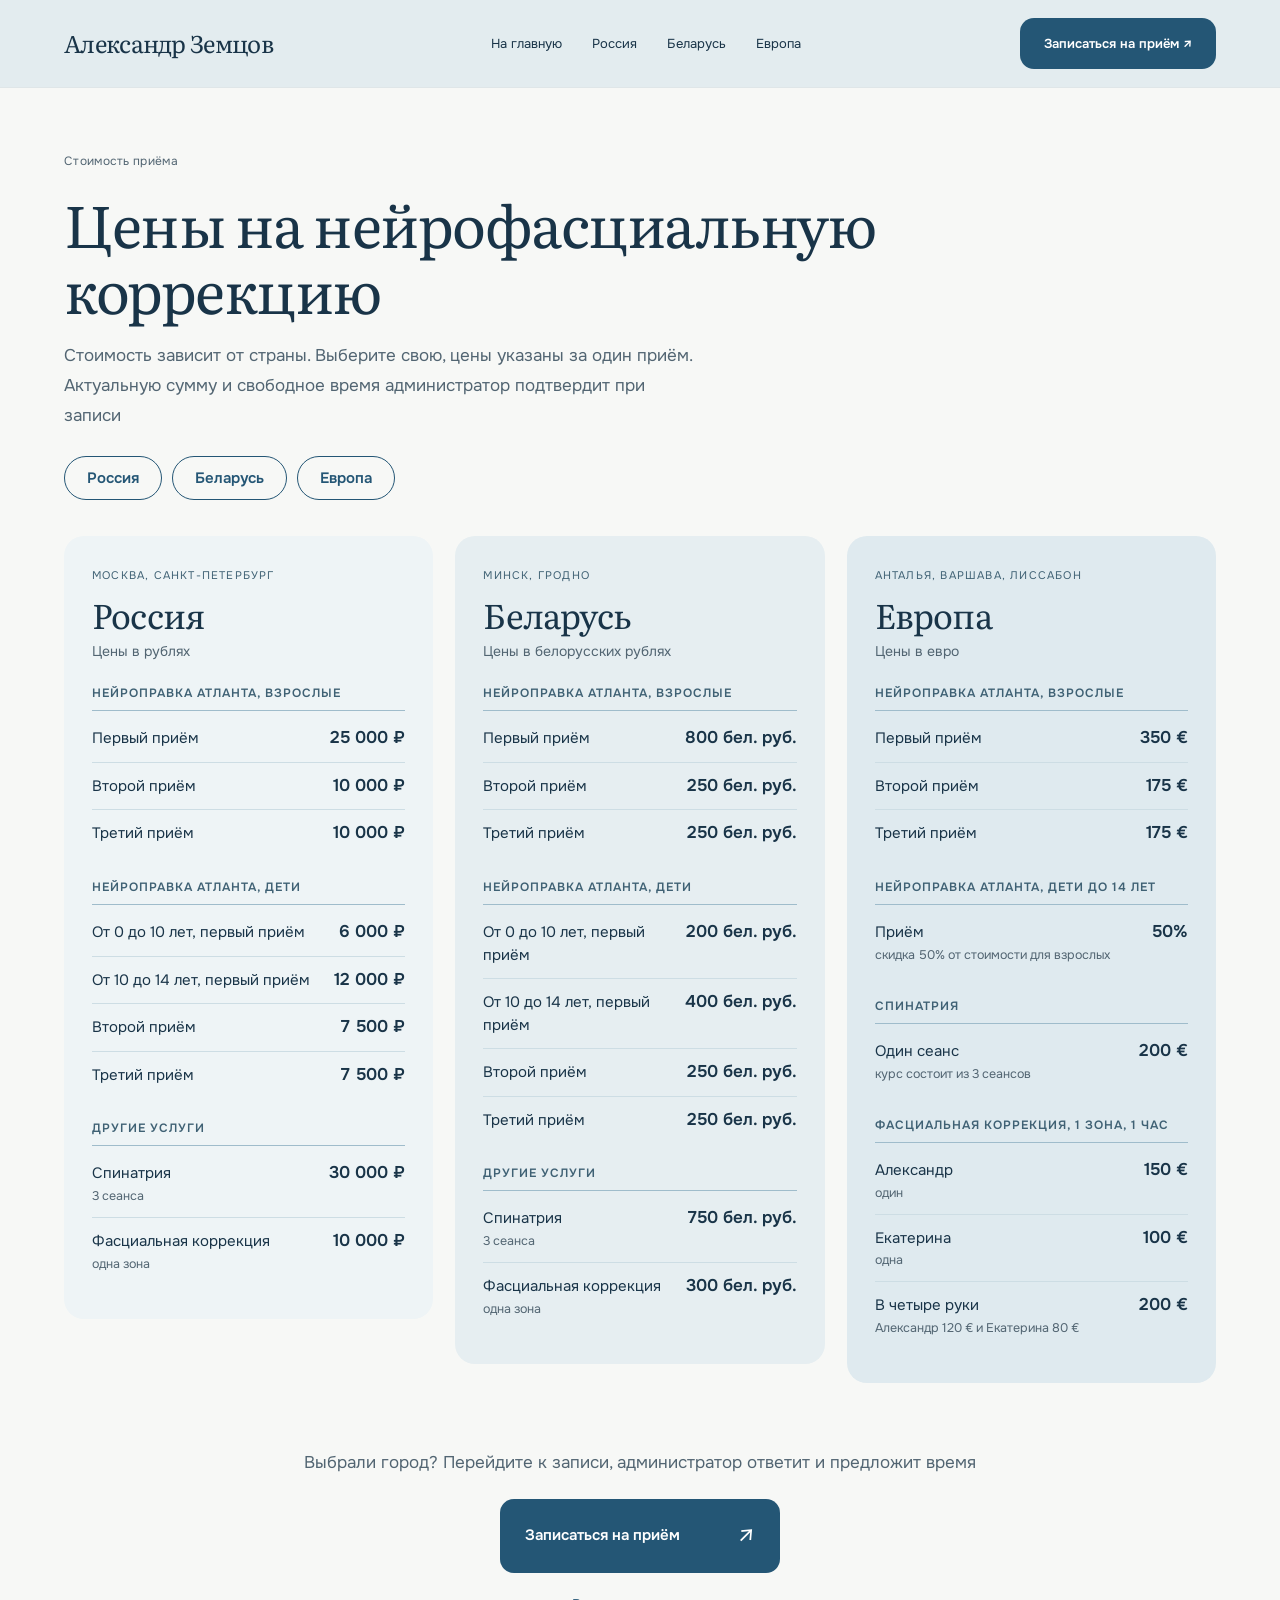
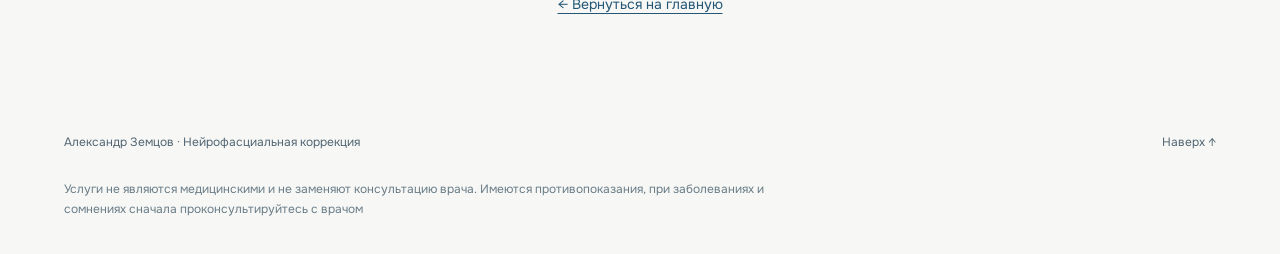
==== commit 56244b1a: "Цены Европа: Спинатрия 200 € за сеанс Co-Authored-By: Claude Sonnet 5.5 <noreply@anthropic.com>" ====
--- a/prices.html
+++ b/prices.html
@@ -1,7 +1,7 @@
 <!doctype html><html lang="ru"><head><meta charset="utf-8"><meta name="viewport" content="width=device-width,initial-scale=1"><title>Цены на приём - Александр Земцов</title><meta name="description" content="Стоимость нейрофасциальной коррекции в России, Беларуси и Европе: Нейроправка Атланта, Спинатрия, фасциальная коррекция"><link rel="icon" href="favicon.ico" sizes="any"><link rel="icon" type="image/png" sizes="32x32" href="assets/favicon-32.png"><link rel="icon" type="image/png" sizes="192x192" href="assets/icon-192.png"><link rel="apple-touch-icon" href="assets/apple-touch-icon.png"><link rel="canonical" href="https://nfc.metod-zemtsova.ru/prices.html"><meta name="theme-color" content="#e3ecef"><meta property="og:type" content="website"><meta property="og:locale" content="ru_RU"><meta property="og:site_name" content="Александр Земцов"><meta property="og:url" content="https://nfc.metod-zemtsova.ru/prices.html"><meta property="og:title" content="Цены на приём - Александр Земцов"><meta property="og:description" content="Стоимость нейрофасциальной коррекции в России, Беларуси и Европе"><meta property="og:image" content="https://nfc.metod-zemtsova.ru/assets/og-image.jpg"><meta name="twitter:card" content="summary_large_image"><link rel="stylesheet" href="premium.css"></head><body class="prices-page"><header id="top"><a class="brand" href="index.html"><span>Александр Земцов</span></a><nav><a href="index.html">На главную</a><a href="#russia">Россия</a><a href="#belarus">Беларусь</a><a href="#europe">Европа</a></nav><a class="top-book" href="index.html#booking">Записаться на приём ↗</a></header>
 <main>
 <section class="prices-hero"><p class="eyebrow">Стоимость приёма</p><h1>Цены на нейрофасциальную коррекцию</h1><p class="prices-lead">Стоимость зависит от страны. Выберите свою, цены указаны за один приём. Актуальную сумму и свободное время администратор подтвердит при записи</p><div class="prices-chips"><a href="#russia">Россия</a><a href="#belarus">Беларусь</a><a href="#europe">Европа</a></div></section>
-<div class="prices-grid"><section class="price-card" id="russia" aria-labelledby="russia-h"><p class="pr-region">Москва, Санкт-Петербург</p><h2 id="russia-h">Россия</h2><p class="pr-cur">Цены в рублях</p><div class="pr-group"><h3>Нейроправка Атланта, взрослые</h3><ul><li><span class="pr-name">Первый приём</span><span class="pr-price">25 000 ₽</span></li><li><span class="pr-name">Второй приём</span><span class="pr-price">10 000 ₽</span></li><li><span class="pr-name">Третий приём</span><span class="pr-price">10 000 ₽</span></li></ul></div><div class="pr-group"><h3>Нейроправка Атланта, дети</h3><ul><li><span class="pr-name">От 0 до 10 лет, первый приём</span><span class="pr-price">6 000 ₽</span></li><li><span class="pr-name">От 10 до 14 лет, первый приём</span><span class="pr-price">12 000 ₽</span></li><li><span class="pr-name">Второй приём</span><span class="pr-price">7 500 ₽</span></li><li><span class="pr-name">Третий приём</span><span class="pr-price">7 500 ₽</span></li></ul></div><div class="pr-group"><h3>Другие услуги</h3><ul><li><span class="pr-name">Спинатрия<small>3 сеанса</small></span><span class="pr-price">30 000 ₽</span></li><li><span class="pr-name">Фасциальная коррекция<small>одна зона</small></span><span class="pr-price">10 000 ₽</span></li></ul></div></section><section class="price-card" id="belarus" aria-labelledby="belarus-h"><p class="pr-region">Минск, Гродно</p><h2 id="belarus-h">Беларусь</h2><p class="pr-cur">Цены в белорусских рублях</p><div class="pr-group"><h3>Нейроправка Атланта, взрослые</h3><ul><li><span class="pr-name">Первый приём</span><span class="pr-price">800 бел. руб.</span></li><li><span class="pr-name">Второй приём</span><span class="pr-price">250 бел. руб.</span></li><li><span class="pr-name">Третий приём</span><span class="pr-price">250 бел. руб.</span></li></ul></div><div class="pr-group"><h3>Нейроправка Атланта, дети</h3><ul><li><span class="pr-name">От 0 до 10 лет, первый приём</span><span class="pr-price">200 бел. руб.</span></li><li><span class="pr-name">От 10 до 14 лет, первый приём</span><span class="pr-price">400 бел. руб.</span></li><li><span class="pr-name">Второй приём</span><span class="pr-price">250 бел. руб.</span></li><li><span class="pr-name">Третий приём</span><span class="pr-price">250 бел. руб.</span></li></ul></div><div class="pr-group"><h3>Другие услуги</h3><ul><li><span class="pr-name">Спинатрия<small>3 сеанса</small></span><span class="pr-price">750 бел. руб.</span></li><li><span class="pr-name">Фасциальная коррекция<small>одна зона</small></span><span class="pr-price">300 бел. руб.</span></li></ul></div></section><section class="price-card" id="europe" aria-labelledby="europe-h"><p class="pr-region">Анталья, Варшава, Лиссабон</p><h2 id="europe-h">Европа</h2><p class="pr-cur">Цены в евро</p><div class="pr-group"><h3>Нейроправка Атланта, взрослые</h3><ul><li><span class="pr-name">Первый приём</span><span class="pr-price">350 €</span></li><li><span class="pr-name">Второй приём</span><span class="pr-price">175 €</span></li><li><span class="pr-name">Третий приём</span><span class="pr-price">175 €</span></li></ul></div><div class="pr-group"><h3>Нейроправка Атланта, дети до 14 лет</h3><ul><li><span class="pr-name">Приём<small>скидка 50% от стоимости для взрослых</small></span><span class="pr-price">50%</span></li></ul></div><div class="pr-group"><h3>Фасциальная коррекция, 1 зона, 1 час</h3><ul><li><span class="pr-name">Александр<small>один</small></span><span class="pr-price">150 €</span></li><li><span class="pr-name">Екатерина<small>одна</small></span><span class="pr-price">100 €</span></li><li><span class="pr-name">В четыре руки<small>Александр 120 € и Екатерина 80 €</small></span><span class="pr-price">200 €</span></li></ul></div></section></div>
+<div class="prices-grid"><section class="price-card" id="russia" aria-labelledby="russia-h"><p class="pr-region">Москва, Санкт-Петербург</p><h2 id="russia-h">Россия</h2><p class="pr-cur">Цены в рублях</p><div class="pr-group"><h3>Нейроправка Атланта, взрослые</h3><ul><li><span class="pr-name">Первый приём</span><span class="pr-price">25 000 ₽</span></li><li><span class="pr-name">Второй приём</span><span class="pr-price">10 000 ₽</span></li><li><span class="pr-name">Третий приём</span><span class="pr-price">10 000 ₽</span></li></ul></div><div class="pr-group"><h3>Нейроправка Атланта, дети</h3><ul><li><span class="pr-name">От 0 до 10 лет, первый приём</span><span class="pr-price">6 000 ₽</span></li><li><span class="pr-name">От 10 до 14 лет, первый приём</span><span class="pr-price">12 000 ₽</span></li><li><span class="pr-name">Второй приём</span><span class="pr-price">7 500 ₽</span></li><li><span class="pr-name">Третий приём</span><span class="pr-price">7 500 ₽</span></li></ul></div><div class="pr-group"><h3>Другие услуги</h3><ul><li><span class="pr-name">Спинатрия<small>3 сеанса</small></span><span class="pr-price">30 000 ₽</span></li><li><span class="pr-name">Фасциальная коррекция<small>одна зона</small></span><span class="pr-price">10 000 ₽</span></li></ul></div></section><section class="price-card" id="belarus" aria-labelledby="belarus-h"><p class="pr-region">Минск, Гродно</p><h2 id="belarus-h">Беларусь</h2><p class="pr-cur">Цены в белорусских рублях</p><div class="pr-group"><h3>Нейроправка Атланта, взрослые</h3><ul><li><span class="pr-name">Первый приём</span><span class="pr-price">800 бел. руб.</span></li><li><span class="pr-name">Второй приём</span><span class="pr-price">250 бел. руб.</span></li><li><span class="pr-name">Третий приём</span><span class="pr-price">250 бел. руб.</span></li></ul></div><div class="pr-group"><h3>Нейроправка Атланта, дети</h3><ul><li><span class="pr-name">От 0 до 10 лет, первый приём</span><span class="pr-price">200 бел. руб.</span></li><li><span class="pr-name">От 10 до 14 лет, первый приём</span><span class="pr-price">400 бел. руб.</span></li><li><span class="pr-name">Второй приём</span><span class="pr-price">250 бел. руб.</span></li><li><span class="pr-name">Третий приём</span><span class="pr-price">250 бел. руб.</span></li></ul></div><div class="pr-group"><h3>Другие услуги</h3><ul><li><span class="pr-name">Спинатрия<small>3 сеанса</small></span><span class="pr-price">750 бел. руб.</span></li><li><span class="pr-name">Фасциальная коррекция<small>одна зона</small></span><span class="pr-price">300 бел. руб.</span></li></ul></div></section><section class="price-card" id="europe" aria-labelledby="europe-h"><p class="pr-region">Анталья, Варшава, Лиссабон</p><h2 id="europe-h">Европа</h2><p class="pr-cur">Цены в евро</p><div class="pr-group"><h3>Нейроправка Атланта, взрослые</h3><ul><li><span class="pr-name">Первый приём</span><span class="pr-price">350 €</span></li><li><span class="pr-name">Второй приём</span><span class="pr-price">175 €</span></li><li><span class="pr-name">Третий приём</span><span class="pr-price">175 €</span></li></ul></div><div class="pr-group"><h3>Нейроправка Атланта, дети до 14 лет</h3><ul><li><span class="pr-name">Приём<small>скидка 50% от стоимости для взрослых</small></span><span class="pr-price">50%</span></li></ul></div><div class="pr-group"><h3>Спинатрия</h3><ul><li><span class="pr-name">Один сеанс<small>курс состоит из 3 сеансов</small></span><span class="pr-price">200 €</span></li></ul></div><div class="pr-group"><h3>Фасциальная коррекция, 1 зона, 1 час</h3><ul><li><span class="pr-name">Александр<small>один</small></span><span class="pr-price">150 €</span></li><li><span class="pr-name">Екатерина<small>одна</small></span><span class="pr-price">100 €</span></li><li><span class="pr-name">В четыре руки<small>Александр 120 € и Екатерина 80 €</small></span><span class="pr-price">200 €</span></li></ul></div></section></div>
 <section class="prices-cta"><p>Выбрали город? Перейдите к записи, администратор ответит и предложит время</p><a class="primary" href="index.html#booking">Записаться на приём <span aria-hidden="true">↗</span></a><a class="prices-back" href="index.html">← Вернуться на главную</a></section>
 </main>
 <footer class="site-footer"><div class="footer-row"><span>Александр Земцов · Нейрофасциальная коррекция</span><a href="#top" class="to-top">Наверх ↑</a></div><p class="footer-disclaimer">Услуги не являются медицинскими и не заменяют консультацию врача. Имеются противопоказания, при заболеваниях и сомнениях сначала проконсультируйтесь с врачом</p></footer></body></html>
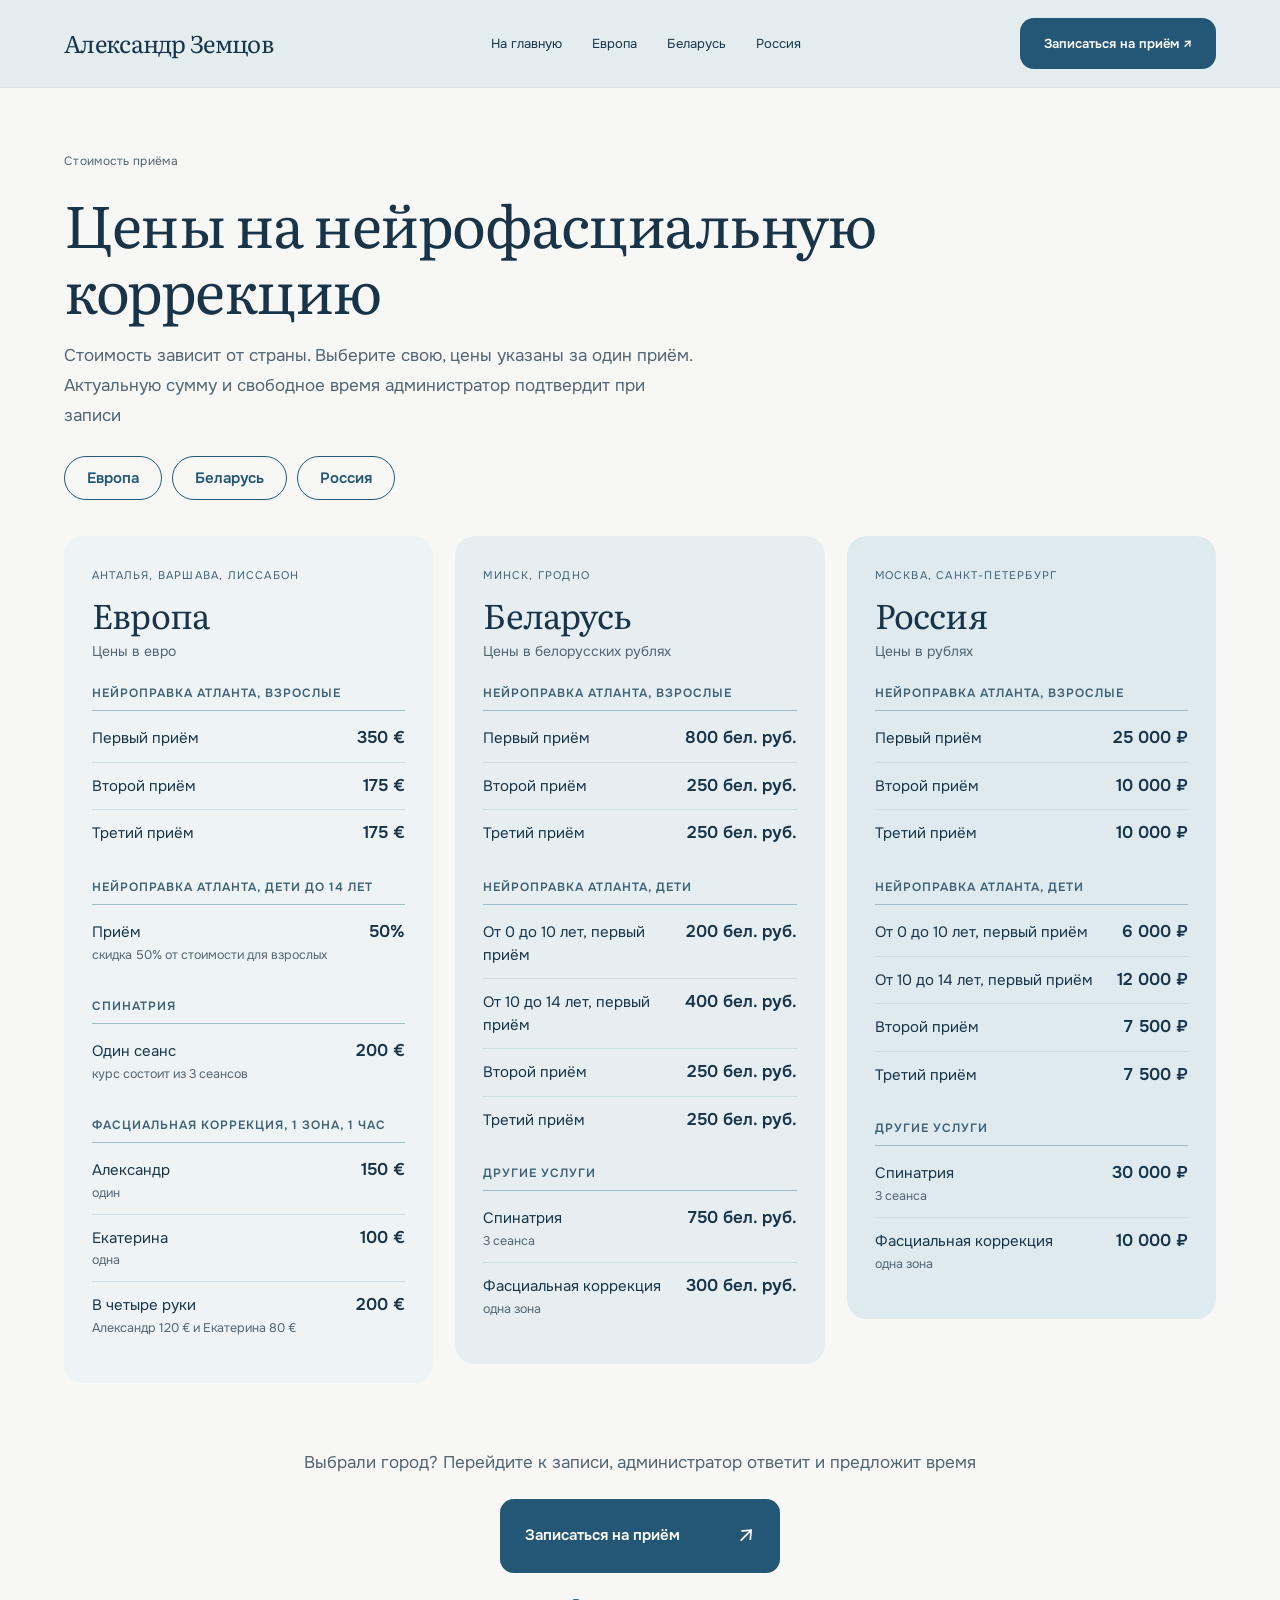
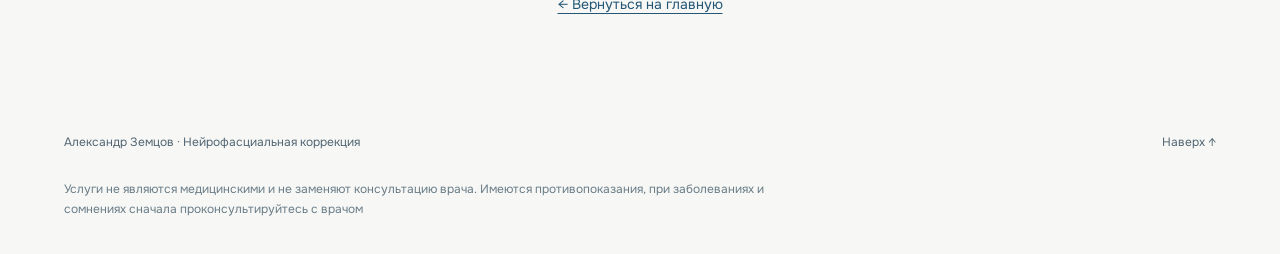
==== commit 83e1d49e: "Цены на .com: порядок Европа, Беларусь, Россия Co-Authored-By: Claude Sonnet 5.5 <noreply@anthropic." ====
--- a/prices.html
+++ b/prices.html
@@ -1,7 +1,7 @@
-<!doctype html><html lang="ru"><head><meta charset="utf-8"><meta name="viewport" content="width=device-width,initial-scale=1"><title>Цены на приём - Александр Земцов</title><meta name="description" content="Стоимость нейрофасциальной коррекции в России, Беларуси и Европе: Нейроправка Атланта, Спинатрия, фасциальная коррекция"><link rel="icon" href="favicon.ico" sizes="any"><link rel="icon" type="image/png" sizes="32x32" href="assets/favicon-32.png"><link rel="icon" type="image/png" sizes="192x192" href="assets/icon-192.png"><link rel="apple-touch-icon" href="assets/apple-touch-icon.png"><link rel="canonical" href="https://nfc.metod-zemtsova.ru/prices.html"><meta name="theme-color" content="#e3ecef"><meta property="og:type" content="website"><meta property="og:locale" content="ru_RU"><meta property="og:site_name" content="Александр Земцов"><meta property="og:url" content="https://nfc.metod-zemtsova.ru/prices.html"><meta property="og:title" content="Цены на приём - Александр Земцов"><meta property="og:description" content="Стоимость нейрофасциальной коррекции в России, Беларуси и Европе"><meta property="og:image" content="https://nfc.metod-zemtsova.ru/assets/og-image.jpg"><meta name="twitter:card" content="summary_large_image"><link rel="stylesheet" href="premium.css"></head><body class="prices-page"><header id="top"><a class="brand" href="index.html"><span>Александр Земцов</span></a><nav><a href="index.html">На главную</a><a href="#russia">Россия</a><a href="#belarus">Беларусь</a><a href="#europe">Европа</a></nav><a class="top-book" href="index.html#booking">Записаться на приём ↗</a></header>
+<!doctype html><html lang="ru"><head><meta charset="utf-8"><meta name="viewport" content="width=device-width,initial-scale=1"><title>Цены на приём - Александр Земцов</title><meta name="description" content="Стоимость нейрофасциальной коррекции в России, Беларуси и Европе: Нейроправка Атланта, Спинатрия, фасциальная коррекция"><link rel="icon" href="favicon.ico" sizes="any"><link rel="icon" type="image/png" sizes="32x32" href="assets/favicon-32.png"><link rel="icon" type="image/png" sizes="192x192" href="assets/icon-192.png"><link rel="apple-touch-icon" href="assets/apple-touch-icon.png"><link rel="canonical" href="https://nfc.metod-zemtsova.ru/prices.html"><meta name="theme-color" content="#e3ecef"><meta property="og:type" content="website"><meta property="og:locale" content="ru_RU"><meta property="og:site_name" content="Александр Земцов"><meta property="og:url" content="https://nfc.metod-zemtsova.ru/prices.html"><meta property="og:title" content="Цены на приём - Александр Земцов"><meta property="og:description" content="Стоимость нейрофасциальной коррекции в России, Беларуси и Европе"><meta property="og:image" content="https://nfc.metod-zemtsova.ru/assets/og-image.jpg"><meta name="twitter:card" content="summary_large_image"><link rel="stylesheet" href="premium.css"></head><body class="prices-page"><header id="top"><a class="brand" href="index.html"><span>Александр Земцов</span></a><nav><a href="index.html">На главную</a><a href="#europe">Европа</a><a href="#belarus">Беларусь</a><a href="#russia">Россия</a></nav><a class="top-book" href="index.html#booking">Записаться на приём ↗</a></header>
 <main>
-<section class="prices-hero"><p class="eyebrow">Стоимость приёма</p><h1>Цены на нейрофасциальную коррекцию</h1><p class="prices-lead">Стоимость зависит от страны. Выберите свою, цены указаны за один приём. Актуальную сумму и свободное время администратор подтвердит при записи</p><div class="prices-chips"><a href="#russia">Россия</a><a href="#belarus">Беларусь</a><a href="#europe">Европа</a></div></section>
-<div class="prices-grid"><section class="price-card" id="russia" aria-labelledby="russia-h"><p class="pr-region">Москва, Санкт-Петербург</p><h2 id="russia-h">Россия</h2><p class="pr-cur">Цены в рублях</p><div class="pr-group"><h3>Нейроправка Атланта, взрослые</h3><ul><li><span class="pr-name">Первый приём</span><span class="pr-price">25 000 ₽</span></li><li><span class="pr-name">Второй приём</span><span class="pr-price">10 000 ₽</span></li><li><span class="pr-name">Третий приём</span><span class="pr-price">10 000 ₽</span></li></ul></div><div class="pr-group"><h3>Нейроправка Атланта, дети</h3><ul><li><span class="pr-name">От 0 до 10 лет, первый приём</span><span class="pr-price">6 000 ₽</span></li><li><span class="pr-name">От 10 до 14 лет, первый приём</span><span class="pr-price">12 000 ₽</span></li><li><span class="pr-name">Второй приём</span><span class="pr-price">7 500 ₽</span></li><li><span class="pr-name">Третий приём</span><span class="pr-price">7 500 ₽</span></li></ul></div><div class="pr-group"><h3>Другие услуги</h3><ul><li><span class="pr-name">Спинатрия<small>3 сеанса</small></span><span class="pr-price">30 000 ₽</span></li><li><span class="pr-name">Фасциальная коррекция<small>одна зона</small></span><span class="pr-price">10 000 ₽</span></li></ul></div></section><section class="price-card" id="belarus" aria-labelledby="belarus-h"><p class="pr-region">Минск, Гродно</p><h2 id="belarus-h">Беларусь</h2><p class="pr-cur">Цены в белорусских рублях</p><div class="pr-group"><h3>Нейроправка Атланта, взрослые</h3><ul><li><span class="pr-name">Первый приём</span><span class="pr-price">800 бел. руб.</span></li><li><span class="pr-name">Второй приём</span><span class="pr-price">250 бел. руб.</span></li><li><span class="pr-name">Третий приём</span><span class="pr-price">250 бел. руб.</span></li></ul></div><div class="pr-group"><h3>Нейроправка Атланта, дети</h3><ul><li><span class="pr-name">От 0 до 10 лет, первый приём</span><span class="pr-price">200 бел. руб.</span></li><li><span class="pr-name">От 10 до 14 лет, первый приём</span><span class="pr-price">400 бел. руб.</span></li><li><span class="pr-name">Второй приём</span><span class="pr-price">250 бел. руб.</span></li><li><span class="pr-name">Третий приём</span><span class="pr-price">250 бел. руб.</span></li></ul></div><div class="pr-group"><h3>Другие услуги</h3><ul><li><span class="pr-name">Спинатрия<small>3 сеанса</small></span><span class="pr-price">750 бел. руб.</span></li><li><span class="pr-name">Фасциальная коррекция<small>одна зона</small></span><span class="pr-price">300 бел. руб.</span></li></ul></div></section><section class="price-card" id="europe" aria-labelledby="europe-h"><p class="pr-region">Анталья, Варшава, Лиссабон</p><h2 id="europe-h">Европа</h2><p class="pr-cur">Цены в евро</p><div class="pr-group"><h3>Нейроправка Атланта, взрослые</h3><ul><li><span class="pr-name">Первый приём</span><span class="pr-price">350 €</span></li><li><span class="pr-name">Второй приём</span><span class="pr-price">175 €</span></li><li><span class="pr-name">Третий приём</span><span class="pr-price">175 €</span></li></ul></div><div class="pr-group"><h3>Нейроправка Атланта, дети до 14 лет</h3><ul><li><span class="pr-name">Приём<small>скидка 50% от стоимости для взрослых</small></span><span class="pr-price">50%</span></li></ul></div><div class="pr-group"><h3>Спинатрия</h3><ul><li><span class="pr-name">Один сеанс<small>курс состоит из 3 сеансов</small></span><span class="pr-price">200 €</span></li></ul></div><div class="pr-group"><h3>Фасциальная коррекция, 1 зона, 1 час</h3><ul><li><span class="pr-name">Александр<small>один</small></span><span class="pr-price">150 €</span></li><li><span class="pr-name">Екатерина<small>одна</small></span><span class="pr-price">100 €</span></li><li><span class="pr-name">В четыре руки<small>Александр 120 € и Екатерина 80 €</small></span><span class="pr-price">200 €</span></li></ul></div></section></div>
+<section class="prices-hero"><p class="eyebrow">Стоимость приёма</p><h1>Цены на нейрофасциальную коррекцию</h1><p class="prices-lead">Стоимость зависит от страны. Выберите свою, цены указаны за один приём. Актуальную сумму и свободное время администратор подтвердит при записи</p><div class="prices-chips"><a href="#europe">Европа</a><a href="#belarus">Беларусь</a><a href="#russia">Россия</a></div></section>
+<div class="prices-grid"><section class="price-card" id="europe" aria-labelledby="europe-h"><p class="pr-region">Анталья, Варшава, Лиссабон</p><h2 id="europe-h">Европа</h2><p class="pr-cur">Цены в евро</p><div class="pr-group"><h3>Нейроправка Атланта, взрослые</h3><ul><li><span class="pr-name">Первый приём</span><span class="pr-price">350 €</span></li><li><span class="pr-name">Второй приём</span><span class="pr-price">175 €</span></li><li><span class="pr-name">Третий приём</span><span class="pr-price">175 €</span></li></ul></div><div class="pr-group"><h3>Нейроправка Атланта, дети до 14 лет</h3><ul><li><span class="pr-name">Приём<small>скидка 50% от стоимости для взрослых</small></span><span class="pr-price">50%</span></li></ul></div><div class="pr-group"><h3>Спинатрия</h3><ul><li><span class="pr-name">Один сеанс<small>курс состоит из 3 сеансов</small></span><span class="pr-price">200 €</span></li></ul></div><div class="pr-group"><h3>Фасциальная коррекция, 1 зона, 1 час</h3><ul><li><span class="pr-name">Александр<small>один</small></span><span class="pr-price">150 €</span></li><li><span class="pr-name">Екатерина<small>одна</small></span><span class="pr-price">100 €</span></li><li><span class="pr-name">В четыре руки<small>Александр 120 € и Екатерина 80 €</small></span><span class="pr-price">200 €</span></li></ul></div></section><section class="price-card" id="belarus" aria-labelledby="belarus-h"><p class="pr-region">Минск, Гродно</p><h2 id="belarus-h">Беларусь</h2><p class="pr-cur">Цены в белорусских рублях</p><div class="pr-group"><h3>Нейроправка Атланта, взрослые</h3><ul><li><span class="pr-name">Первый приём</span><span class="pr-price">800 бел. руб.</span></li><li><span class="pr-name">Второй приём</span><span class="pr-price">250 бел. руб.</span></li><li><span class="pr-name">Третий приём</span><span class="pr-price">250 бел. руб.</span></li></ul></div><div class="pr-group"><h3>Нейроправка Атланта, дети</h3><ul><li><span class="pr-name">От 0 до 10 лет, первый приём</span><span class="pr-price">200 бел. руб.</span></li><li><span class="pr-name">От 10 до 14 лет, первый приём</span><span class="pr-price">400 бел. руб.</span></li><li><span class="pr-name">Второй приём</span><span class="pr-price">250 бел. руб.</span></li><li><span class="pr-name">Третий приём</span><span class="pr-price">250 бел. руб.</span></li></ul></div><div class="pr-group"><h3>Другие услуги</h3><ul><li><span class="pr-name">Спинатрия<small>3 сеанса</small></span><span class="pr-price">750 бел. руб.</span></li><li><span class="pr-name">Фасциальная коррекция<small>одна зона</small></span><span class="pr-price">300 бел. руб.</span></li></ul></div></section><section class="price-card" id="russia" aria-labelledby="russia-h"><p class="pr-region">Москва, Санкт-Петербург</p><h2 id="russia-h">Россия</h2><p class="pr-cur">Цены в рублях</p><div class="pr-group"><h3>Нейроправка Атланта, взрослые</h3><ul><li><span class="pr-name">Первый приём</span><span class="pr-price">25 000 ₽</span></li><li><span class="pr-name">Второй приём</span><span class="pr-price">10 000 ₽</span></li><li><span class="pr-name">Третий приём</span><span class="pr-price">10 000 ₽</span></li></ul></div><div class="pr-group"><h3>Нейроправка Атланта, дети</h3><ul><li><span class="pr-name">От 0 до 10 лет, первый приём</span><span class="pr-price">6 000 ₽</span></li><li><span class="pr-name">От 10 до 14 лет, первый приём</span><span class="pr-price">12 000 ₽</span></li><li><span class="pr-name">Второй приём</span><span class="pr-price">7 500 ₽</span></li><li><span class="pr-name">Третий приём</span><span class="pr-price">7 500 ₽</span></li></ul></div><div class="pr-group"><h3>Другие услуги</h3><ul><li><span class="pr-name">Спинатрия<small>3 сеанса</small></span><span class="pr-price">30 000 ₽</span></li><li><span class="pr-name">Фасциальная коррекция<small>одна зона</small></span><span class="pr-price">10 000 ₽</span></li></ul></div></section></div>
 <section class="prices-cta"><p>Выбрали город? Перейдите к записи, администратор ответит и предложит время</p><a class="primary" href="index.html#booking">Записаться на приём <span aria-hidden="true">↗</span></a><a class="prices-back" href="index.html">← Вернуться на главную</a></section>
 </main>
 <footer class="site-footer"><div class="footer-row"><span>Александр Земцов · Нейрофасциальная коррекция</span><a href="#top" class="to-top">Наверх ↑</a></div><p class="footer-disclaimer">Услуги не являются медицинскими и не заменяют консультацию врача. Имеются противопоказания, при заболеваниях и сомнениях сначала проконсультируйтесь с врачом</p></footer></body></html>
--- a/premium.css
+++ b/premium.css
@@ -242,3 +242,14 @@
 .prices-back{display:block;margin-top:20px;color:#245675;font-size:14px;text-decoration:underline;text-underline-offset:4px}
 @media(max-width:1100px){.prices-grid{grid-template-columns:1fr 1fr}.price-card:nth-child(3){grid-column:1/-1}}
 @media(max-width:760px){.prices-hero{padding:38px 0 26px}.prices-lead{font-size:15px}.prices-grid{grid-template-columns:1fr;gap:16px}.price-card{padding:24px 20px 26px}.price-card h2{font-size:30px}.prices-cta{padding:26px 0 56px}.prices-cta .primary{width:100%;min-width:0}.prices-link{max-width:none;width:100%}}
+
+/* Prices entry points visible on mobile */
+.prices-ghost{display:inline-flex;align-items:center;justify-content:center;min-height:52px;margin-top:16px;padding:0 24px;border:1.5px solid #245675;border-radius:var(--r-btn,14px);color:#245675;font-weight:600;font-size:15px}
+.prices-ghost:hover{background:#e3edf2}
+.prices-strip{margin:0 0 6px}
+.prices-strip a{display:grid;grid-template-columns:1fr auto;grid-template-areas:"t i" "s i";align-items:center;gap:2px 16px;min-height:64px;padding:12px 22px;background:#fff;border:1.5px solid #bcd0da;border-radius:var(--r-card,20px);color:#193448;transition:background .2s,border-color .2s}
+.prices-strip a:hover{background:#eef4f6;border-color:#245675}
+.prices-strip span{grid-area:t;font:400 20px/1.3 Literata,serif}
+.prices-strip small{grid-area:s;font-size:13px;color:#526572}
+.prices-strip b{grid-area:i;display:grid;place-items:center;width:40px;height:40px;border-radius:50%;background:var(--blue);color:#fff;font-size:18px;font-weight:600}
+@media(max-width:760px){.prices-strip span{font-size:18px}}
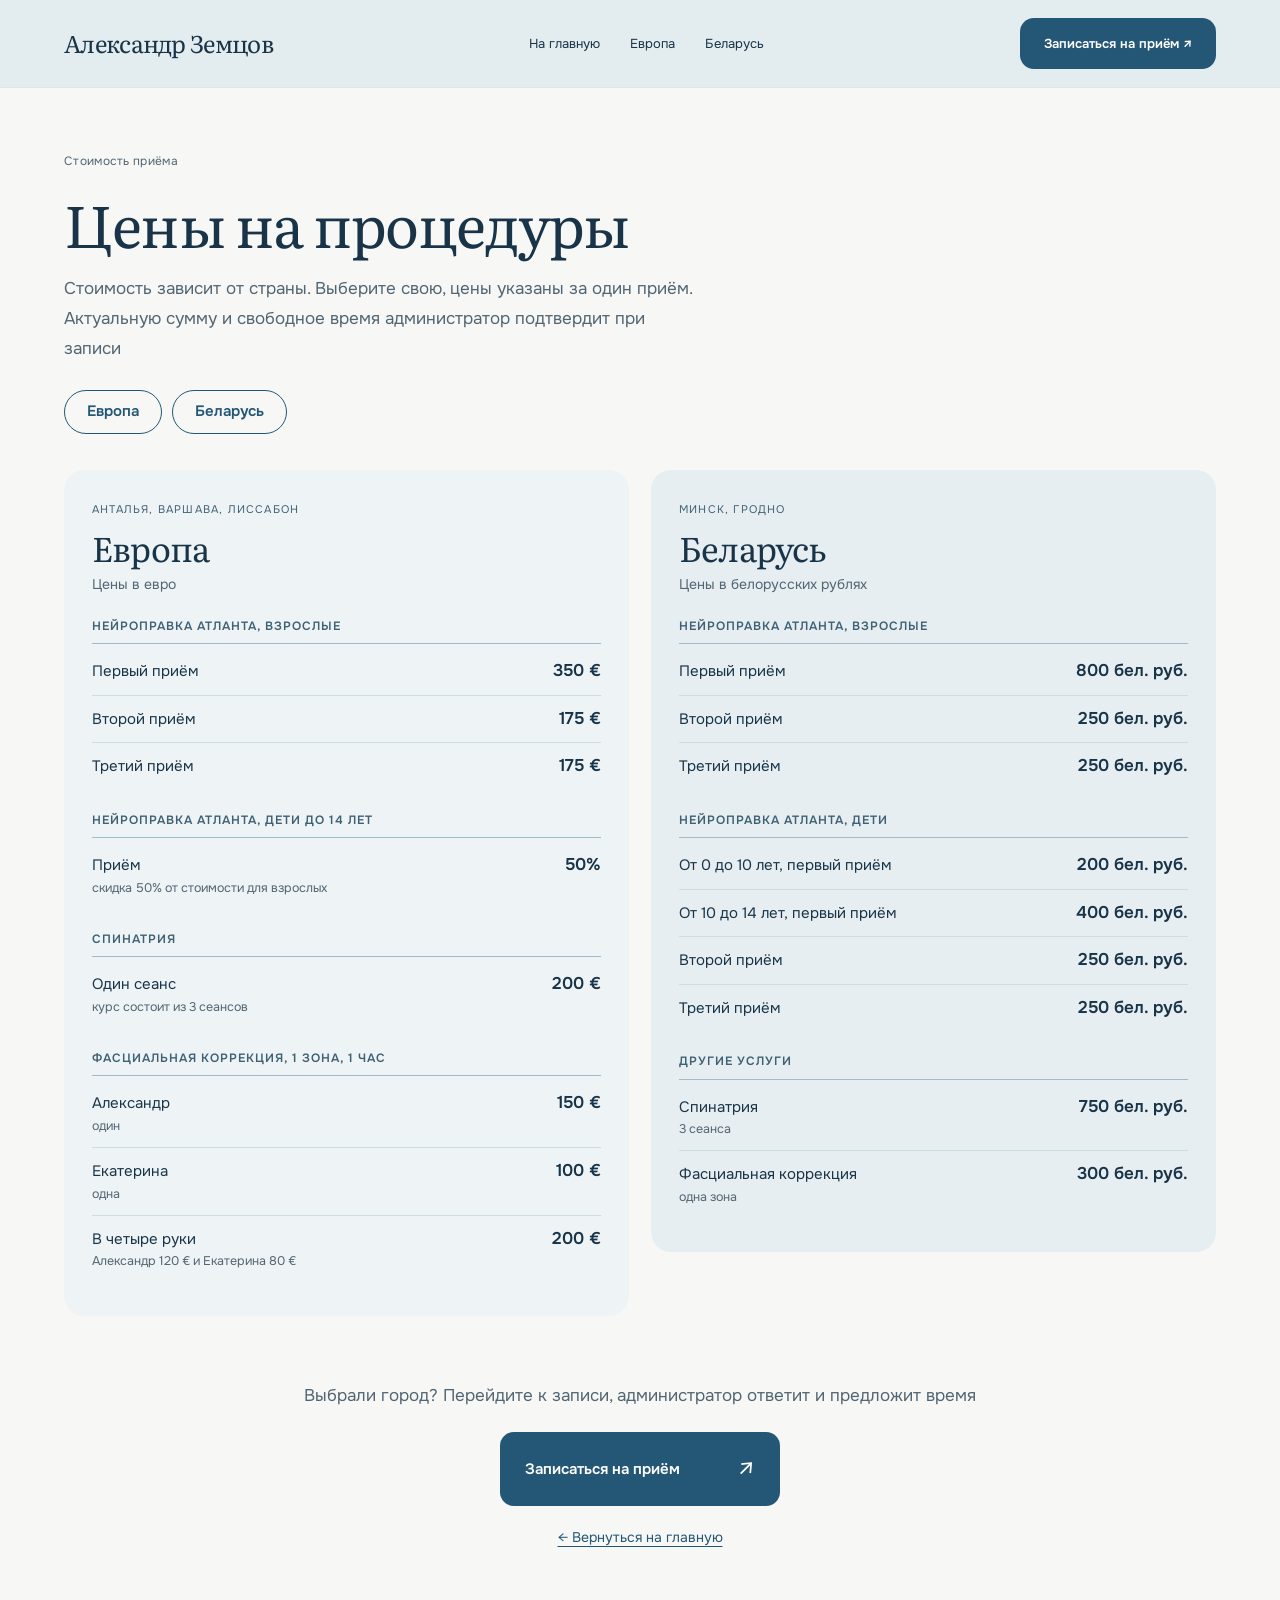
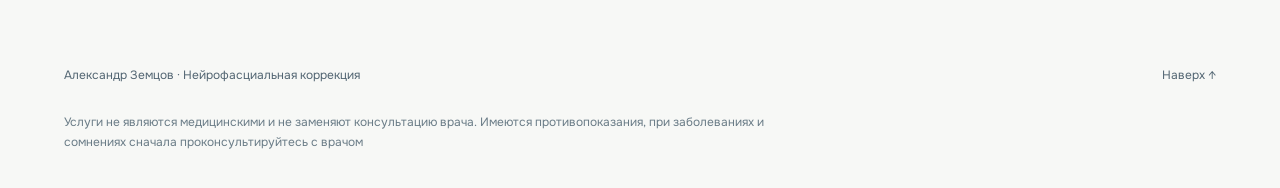
==== commit 59fda06a: "Только .com: из цен убрана Россия; на обоих сайтах карточка и страница называются «Цены на процедуры" ====
--- a/prices.html
+++ b/prices.html
@@ -1,7 +1,7 @@
-<!doctype html><html lang="ru"><head><meta charset="utf-8"><meta name="viewport" content="width=device-width,initial-scale=1"><title>Цены на приём - Александр Земцов</title><meta name="description" content="Стоимость нейрофасциальной коррекции в России, Беларуси и Европе: Нейроправка Атланта, Спинатрия, фасциальная коррекция"><link rel="icon" href="favicon.ico" sizes="any"><link rel="icon" type="image/png" sizes="32x32" href="assets/favicon-32.png"><link rel="icon" type="image/png" sizes="192x192" href="assets/icon-192.png"><link rel="apple-touch-icon" href="assets/apple-touch-icon.png"><link rel="canonical" href="https://nfc.metod-zemtsova.ru/prices.html"><meta name="theme-color" content="#e3ecef"><meta property="og:type" content="website"><meta property="og:locale" content="ru_RU"><meta property="og:site_name" content="Александр Земцов"><meta property="og:url" content="https://nfc.metod-zemtsova.ru/prices.html"><meta property="og:title" content="Цены на приём - Александр Земцов"><meta property="og:description" content="Стоимость нейрофасциальной коррекции в России, Беларуси и Европе"><meta property="og:image" content="https://nfc.metod-zemtsova.ru/assets/og-image.jpg"><meta name="twitter:card" content="summary_large_image"><link rel="stylesheet" href="premium.css"></head><body class="prices-page"><header id="top"><a class="brand" href="index.html"><span>Александр Земцов</span></a><nav><a href="index.html">На главную</a><a href="#europe">Европа</a><a href="#belarus">Беларусь</a><a href="#russia">Россия</a></nav><a class="top-book" href="index.html#booking">Записаться на приём ↗</a></header>
+<!doctype html><html lang="ru"><head><meta charset="utf-8"><meta name="viewport" content="width=device-width,initial-scale=1"><title>Цены на процедуры - Александр Земцов</title><meta name="description" content="Стоимость нейрофасциальной коррекции в Европе и Беларуси: Нейроправка Атланта, Спинатрия, фасциальная коррекция"><link rel="icon" href="favicon.ico" sizes="any"><link rel="icon" type="image/png" sizes="32x32" href="assets/favicon-32.png"><link rel="icon" type="image/png" sizes="192x192" href="assets/icon-192.png"><link rel="apple-touch-icon" href="assets/apple-touch-icon.png"><link rel="canonical" href="https://nfc.metod-zemtsova.ru/prices.html"><meta name="theme-color" content="#e3ecef"><meta property="og:type" content="website"><meta property="og:locale" content="ru_RU"><meta property="og:site_name" content="Александр Земцов"><meta property="og:url" content="https://nfc.metod-zemtsova.ru/prices.html"><meta property="og:title" content="Цены на процедуры - Александр Земцов"><meta property="og:description" content="Стоимость нейрофасциальной коррекции в Европе и Беларуси"><meta property="og:image" content="https://nfc.metod-zemtsova.ru/assets/og-image.jpg"><meta name="twitter:card" content="summary_large_image"><link rel="stylesheet" href="premium.css"></head><body class="prices-page"><header id="top"><a class="brand" href="index.html"><span>Александр Земцов</span></a><nav><a href="index.html">На главную</a><a href="#europe">Европа</a><a href="#belarus">Беларусь</a></nav><a class="top-book" href="index.html#booking">Записаться на приём ↗</a></header>
 <main>
-<section class="prices-hero"><p class="eyebrow">Стоимость приёма</p><h1>Цены на нейрофасциальную коррекцию</h1><p class="prices-lead">Стоимость зависит от страны. Выберите свою, цены указаны за один приём. Актуальную сумму и свободное время администратор подтвердит при записи</p><div class="prices-chips"><a href="#europe">Европа</a><a href="#belarus">Беларусь</a><a href="#russia">Россия</a></div></section>
-<div class="prices-grid"><section class="price-card" id="europe" aria-labelledby="europe-h"><p class="pr-region">Анталья, Варшава, Лиссабон</p><h2 id="europe-h">Европа</h2><p class="pr-cur">Цены в евро</p><div class="pr-group"><h3>Нейроправка Атланта, взрослые</h3><ul><li><span class="pr-name">Первый приём</span><span class="pr-price">350 €</span></li><li><span class="pr-name">Второй приём</span><span class="pr-price">175 €</span></li><li><span class="pr-name">Третий приём</span><span class="pr-price">175 €</span></li></ul></div><div class="pr-group"><h3>Нейроправка Атланта, дети до 14 лет</h3><ul><li><span class="pr-name">Приём<small>скидка 50% от стоимости для взрослых</small></span><span class="pr-price">50%</span></li></ul></div><div class="pr-group"><h3>Спинатрия</h3><ul><li><span class="pr-name">Один сеанс<small>курс состоит из 3 сеансов</small></span><span class="pr-price">200 €</span></li></ul></div><div class="pr-group"><h3>Фасциальная коррекция, 1 зона, 1 час</h3><ul><li><span class="pr-name">Александр<small>один</small></span><span class="pr-price">150 €</span></li><li><span class="pr-name">Екатерина<small>одна</small></span><span class="pr-price">100 €</span></li><li><span class="pr-name">В четыре руки<small>Александр 120 € и Екатерина 80 €</small></span><span class="pr-price">200 €</span></li></ul></div></section><section class="price-card" id="belarus" aria-labelledby="belarus-h"><p class="pr-region">Минск, Гродно</p><h2 id="belarus-h">Беларусь</h2><p class="pr-cur">Цены в белорусских рублях</p><div class="pr-group"><h3>Нейроправка Атланта, взрослые</h3><ul><li><span class="pr-name">Первый приём</span><span class="pr-price">800 бел. руб.</span></li><li><span class="pr-name">Второй приём</span><span class="pr-price">250 бел. руб.</span></li><li><span class="pr-name">Третий приём</span><span class="pr-price">250 бел. руб.</span></li></ul></div><div class="pr-group"><h3>Нейроправка Атланта, дети</h3><ul><li><span class="pr-name">От 0 до 10 лет, первый приём</span><span class="pr-price">200 бел. руб.</span></li><li><span class="pr-name">От 10 до 14 лет, первый приём</span><span class="pr-price">400 бел. руб.</span></li><li><span class="pr-name">Второй приём</span><span class="pr-price">250 бел. руб.</span></li><li><span class="pr-name">Третий приём</span><span class="pr-price">250 бел. руб.</span></li></ul></div><div class="pr-group"><h3>Другие услуги</h3><ul><li><span class="pr-name">Спинатрия<small>3 сеанса</small></span><span class="pr-price">750 бел. руб.</span></li><li><span class="pr-name">Фасциальная коррекция<small>одна зона</small></span><span class="pr-price">300 бел. руб.</span></li></ul></div></section><section class="price-card" id="russia" aria-labelledby="russia-h"><p class="pr-region">Москва, Санкт-Петербург</p><h2 id="russia-h">Россия</h2><p class="pr-cur">Цены в рублях</p><div class="pr-group"><h3>Нейроправка Атланта, взрослые</h3><ul><li><span class="pr-name">Первый приём</span><span class="pr-price">25 000 ₽</span></li><li><span class="pr-name">Второй приём</span><span class="pr-price">10 000 ₽</span></li><li><span class="pr-name">Третий приём</span><span class="pr-price">10 000 ₽</span></li></ul></div><div class="pr-group"><h3>Нейроправка Атланта, дети</h3><ul><li><span class="pr-name">От 0 до 10 лет, первый приём</span><span class="pr-price">6 000 ₽</span></li><li><span class="pr-name">От 10 до 14 лет, первый приём</span><span class="pr-price">12 000 ₽</span></li><li><span class="pr-name">Второй приём</span><span class="pr-price">7 500 ₽</span></li><li><span class="pr-name">Третий приём</span><span class="pr-price">7 500 ₽</span></li></ul></div><div class="pr-group"><h3>Другие услуги</h3><ul><li><span class="pr-name">Спинатрия<small>3 сеанса</small></span><span class="pr-price">30 000 ₽</span></li><li><span class="pr-name">Фасциальная коррекция<small>одна зона</small></span><span class="pr-price">10 000 ₽</span></li></ul></div></section></div>
+<section class="prices-hero"><p class="eyebrow">Стоимость приёма</p><h1>Цены на процедуры</h1><p class="prices-lead">Стоимость зависит от страны. Выберите свою, цены указаны за один приём. Актуальную сумму и свободное время администратор подтвердит при записи</p><div class="prices-chips"><a href="#europe">Европа</a><a href="#belarus">Беларусь</a></div></section>
+<div class="prices-grid prices-grid-2"><section class="price-card" id="europe" aria-labelledby="europe-h"><p class="pr-region">Анталья, Варшава, Лиссабон</p><h2 id="europe-h">Европа</h2><p class="pr-cur">Цены в евро</p><div class="pr-group"><h3>Нейроправка Атланта, взрослые</h3><ul><li><span class="pr-name">Первый приём</span><span class="pr-price">350 €</span></li><li><span class="pr-name">Второй приём</span><span class="pr-price">175 €</span></li><li><span class="pr-name">Третий приём</span><span class="pr-price">175 €</span></li></ul></div><div class="pr-group"><h3>Нейроправка Атланта, дети до 14 лет</h3><ul><li><span class="pr-name">Приём<small>скидка 50% от стоимости для взрослых</small></span><span class="pr-price">50%</span></li></ul></div><div class="pr-group"><h3>Спинатрия</h3><ul><li><span class="pr-name">Один сеанс<small>курс состоит из 3 сеансов</small></span><span class="pr-price">200 €</span></li></ul></div><div class="pr-group"><h3>Фасциальная коррекция, 1 зона, 1 час</h3><ul><li><span class="pr-name">Александр<small>один</small></span><span class="pr-price">150 €</span></li><li><span class="pr-name">Екатерина<small>одна</small></span><span class="pr-price">100 €</span></li><li><span class="pr-name">В четыре руки<small>Александр 120 € и Екатерина 80 €</small></span><span class="pr-price">200 €</span></li></ul></div></section><section class="price-card" id="belarus" aria-labelledby="belarus-h"><p class="pr-region">Минск, Гродно</p><h2 id="belarus-h">Беларусь</h2><p class="pr-cur">Цены в белорусских рублях</p><div class="pr-group"><h3>Нейроправка Атланта, взрослые</h3><ul><li><span class="pr-name">Первый приём</span><span class="pr-price">800 бел. руб.</span></li><li><span class="pr-name">Второй приём</span><span class="pr-price">250 бел. руб.</span></li><li><span class="pr-name">Третий приём</span><span class="pr-price">250 бел. руб.</span></li></ul></div><div class="pr-group"><h3>Нейроправка Атланта, дети</h3><ul><li><span class="pr-name">От 0 до 10 лет, первый приём</span><span class="pr-price">200 бел. руб.</span></li><li><span class="pr-name">От 10 до 14 лет, первый приём</span><span class="pr-price">400 бел. руб.</span></li><li><span class="pr-name">Второй приём</span><span class="pr-price">250 бел. руб.</span></li><li><span class="pr-name">Третий приём</span><span class="pr-price">250 бел. руб.</span></li></ul></div><div class="pr-group"><h3>Другие услуги</h3><ul><li><span class="pr-name">Спинатрия<small>3 сеанса</small></span><span class="pr-price">750 бел. руб.</span></li><li><span class="pr-name">Фасциальная коррекция<small>одна зона</small></span><span class="pr-price">300 бел. руб.</span></li></ul></div></section></div>
 <section class="prices-cta"><p>Выбрали город? Перейдите к записи, администратор ответит и предложит время</p><a class="primary" href="index.html#booking">Записаться на приём <span aria-hidden="true">↗</span></a><a class="prices-back" href="index.html">← Вернуться на главную</a></section>
 </main>
 <footer class="site-footer"><div class="footer-row"><span>Александр Земцов · Нейрофасциальная коррекция</span><a href="#top" class="to-top">Наверх ↑</a></div><p class="footer-disclaimer">Услуги не являются медицинскими и не заменяют консультацию врача. Имеются противопоказания, при заболеваниях и сомнениях сначала проконсультируйтесь с врачом</p></footer></body></html>
--- a/premium.css
+++ b/premium.css
@@ -1,5 +1,5 @@
-@font-face{font-family:Literata;src:url('assets/fonts/literata-regular.ttf') format('truetype');font-weight:400;font-display:swap}
-@font-face{font-family:Onest;src:url('assets/fonts/onest-regular.ttf') format('truetype');font-weight:400;font-display:swap}@font-face{font-family:Onest;src:url('assets/fonts/onest-semibold.ttf') format('truetype');font-weight:500 800;font-display:swap}
+@font-face{font-family:Literata;src:url('assets/fonts/literata-regular.woff2') format('woff2'),url('assets/fonts/literata-regular.ttf') format('truetype');font-weight:400;font-display:swap}
+@font-face{font-family:Onest;src:url('assets/fonts/onest-regular.woff2') format('woff2'),url('assets/fonts/onest-regular.ttf') format('truetype');font-weight:400;font-display:swap}@font-face{font-family:Onest;src:url('assets/fonts/onest-semibold.woff2') format('woff2'),url('assets/fonts/onest-semibold.ttf') format('truetype');font-weight:500 800;font-display:swap}
 :root{--ink:#193448;--muted:#526572;--blue:#2d5368;--sky:#e8eff2;--line:#d5dfe3;--paper:#f7f8f6;--font:'Onest',sans-serif}*{box-sizing:border-box}html{scroll-behavior:smooth;scroll-padding-top:32px}body{margin:0;color:var(--ink);background:white;font-family:var(--font);font-size:16px;line-height:1.65}a{color:inherit;text-decoration:none}button,input{font:inherit}button,a,input{touch-action:manipulation}button{cursor:pointer}img{display:block;max-width:100%}figure,p,h1,h2,h3{margin:0}p{margin-bottom:22px}h1,h2,h3{font-weight:600;line-height:1.12}h2{font-size:clamp(36px,4.1vw,58px);letter-spacing:-2px}h3{font-size:20px;letter-spacing:-.5px}a:focus-visible,button:focus-visible,input:focus-visible,summary:focus-visible{outline:3px solid #172b3b;outline-offset:5px}header,main,.site-footer{max-width:1500px;margin:auto;padding-left:64px;padding-right:64px}header{height:90px;display:flex;align-items:center;justify-content:space-between;gap:24px;border-bottom:1px solid var(--line)}.brand{display:flex;align-items:center;gap:11px;font-size:14px;font-weight:600;white-space:nowrap}.brand img{width:43px;height:43px;object-fit:contain}nav{display:flex;gap:30px;font-size:13px}nav a{min-height:44px;display:flex;align-items:center}.top-book{background:var(--blue);color:white;padding:14px 23px;min-height:48px;font-size:13px;font-weight:600;border-radius:0;white-space:nowrap}.primary,.mobile-book{display:inline-flex;align-items:center;justify-content:space-between;gap:30px;min-height:64px;padding:18px 24px;background:var(--blue);color:white;font-weight:600;font-size:16px;border:0;border-radius:0;transition:background .16s,transform .16s}.primary span{font-size:24px;font-weight:400}.primary:hover,.top-book:hover,.mobile-book:hover{background:#203e50}.primary:active,.top-book:active{transform:translateY(1px)}.hero{padding:44px 0 64px}.eyebrow{font-size:12px;color:var(--muted);letter-spacing:.3px;margin-bottom:18px}.hero h1{font-size:clamp(42px,7.25vw,104px);letter-spacing:-5px;line-height:1.03;margin-bottom:42px;font-weight:600}.hero h1 span{display:block}.hero h1 span:last-child{color:var(--blue)}.hero-bottom{display:grid;grid-template-columns:.84fr 1.16fr;gap:64px;align-items:start}.hero-intro{padding-top:4px}.intro{font-size:21px;line-height:1.5;max-width:450px;margin-bottom:20px;letter-spacing:-.4px}.details{font-size:14px;color:var(--muted);max-width:440px;margin-bottom:24px;line-height:1.65}.hero-intro>.primary{width:100%;max-width:420px}.hero-photo{margin:0;min-width:0}.hero-photo img{width:100%;height:440px;object-fit:cover;object-position:center 20%;border-radius:0;filter:none}.hero-photo figcaption{display:flex;justify-content:space-between;gap:20px;align-items:start;padding-top:14px;font-size:14px;font-weight:600}.hero-photo figcaption span{font-size:10px;font-weight:400;color:var(--muted);max-width:220px;text-align:right;line-height:1.5}.audio{display:grid;grid-template-columns:44px 1fr;gap:15px;align-items:center;padding:22px 0 0;border-top:1px solid var(--line);margin-top:26px;max-width:460px}.play{width:44px;height:44px;border:1px solid var(--blue);background:transparent;color:var(--blue);font-size:16px;border-radius:50%}.audio-title{font-size:17px;line-height:1.35;letter-spacing:-.5px;font-weight:500;margin-bottom:4px}.audio-desc{font-size:11px;color:var(--muted);margin-bottom:8px}.audio-row{display:flex;align-items:center;gap:10px;font-size:10px;color:var(--muted)}.audio-row input{flex:1;min-width:0;accent-color:var(--blue);height:26px}.audio-status{font-size:12px;margin:0;grid-column:1/-1}.nfk-section,.master-section,.visit-section,.reviews-section,.faq-section,.booking-section{padding:80px 0;border-top:1px solid var(--line)}.nfk-heading{margin-bottom:38px}.nfk-grid{display:flex;flex-direction:column;gap:44px}.method-flow{display:grid;grid-template-columns:repeat(4,1fr);gap:0;background:var(--sky);padding:32px 28px}.method-flow>div{padding:0 22px;border-right:1px solid #c8d9f0}.method-flow>div:first-child{padding-left:0}.method-flow>div:last-child{border:0;padding-right:0}.flow-number{display:block;color:var(--blue);font-size:14px;margin-bottom:30px;font-weight:600}.method-flow h3{font-size:20px;line-height:1.25;margin-bottom:12px;max-width:230px}.method-flow p{font-size:13px;color:var(--muted);margin:0;line-height:1.6;max-width:230px}.nfk-copy{display:grid;grid-template-columns:1fr 1fr;gap:30px 80px;align-items:start}.nfk-copy>p{font-size:16px;margin:0;max-width:560px}.nfk-copy>p:first-child{grid-column:1;grid-row:1}.nfk-copy>p:nth-child(2){grid-column:1;grid-row:2}.nfk-requests{grid-column:2;grid-row:1/3}.nfk-requests h3{font-size:24px;line-height:1.3;margin-bottom:18px;letter-spacing:-.7px}.nfk-requests ul{list-style:none;margin:0;padding:0}.nfk-requests li{font-size:14px;position:relative;padding:9px 0 9px 18px}.nfk-requests li:before{content:'+';position:absolute;left:0;color:var(--blue)}.nfk-close{display:flex;justify-content:space-between;gap:40px;align-items:center;margin-top:38px;padding-top:25px;border-top:1px solid var(--line)}.nfk-close p{font-size:14px;color:var(--muted);margin:0;max-width:460px}.master-heading{margin-bottom:40px}.master-grid{display:grid;grid-template-columns:.84fr 1.16fr;gap:64px}.master-signature{padding:15px 0 0}.master-signature>span:first-child{display:block;font-size:140px;letter-spacing:-10px;line-height:1;color:var(--blue);font-weight:500}.master-signature p{font-size:28px;line-height:1.25;margin:15px 0 32px;letter-spacing:-1px}.master-signature .signature-name{font-size:13px;color:var(--muted)}.master-story p{font-size:15px;color:var(--muted);max-width:620px}.master-story .master-lead{font-size:23px;line-height:1.45;color:var(--ink);letter-spacing:-.6px}.master-story .primary{margin-top:7px}.visit-grid{display:grid;grid-template-columns:.84fr 1.16fr;gap:64px}.visit-lead{font-size:15px;color:var(--muted);max-width:390px;margin:25px 0}.visit-intro>.primary{display:none}.visit-aftercare{padding-top:24px;margin-top:36px;border-top:1px solid var(--line);max-width:385px}.visit-aftercare svg{width:26px;height:30px;float:left;margin:3px 15px 22px 0;color:var(--blue)}.visit-aftercare h3{font-size:19px;line-height:1.35;margin-bottom:14px}.visit-aftercare a{display:block;font-size:12px;padding:5px 0;text-decoration:underline;text-underline-offset:4px}.visit-steps{list-style:none;margin:0;padding:0}.visit-step{padding:20px 0;border-top:1px solid var(--line)}.visit-step h3{margin-bottom:12px}.visit-step p{font-size:14px;color:var(--muted)}.journey{min-width:0}.step-nav{display:grid;grid-template-columns:1fr 1fr;gap:6px 18px;margin-bottom:28px}.step-nav button{display:flex;text-align:left;align-items:center;gap:12px;padding:14px 0;background:transparent;border:0;border-bottom:1px solid var(--line);color:var(--muted);font-size:12px;line-height:1.4;min-height:60px}.step-nav button strong{font-size:11px;color:var(--blue);font-weight:400}.step-nav button[aria-pressed=true]{font-weight:600;color:var(--ink);border-bottom:2px solid var(--blue)}.step-panel{background:var(--sky);padding:32px;min-height:245px;border-left:3px solid var(--blue)}.step-count{display:block;font-size:10px;letter-spacing:1px;color:var(--blue);margin-bottom:20px}.step-panel h3{font-size:27px;letter-spacing:-.7px;margin-bottom:15px;line-height:1.2}.step-panel p{font-size:14px;line-height:1.7;margin:0;color:var(--muted)}.step-controls{display:flex;justify-content:space-between;gap:20px;margin-top:18px}.step-controls button{border:1px solid var(--line);background:white;padding:10px 20px;color:var(--ink);min-height:44px;font-size:13px}.step-controls button:disabled{opacity:.5;cursor:default}.reviews-head{display:flex;justify-content:space-between;align-items:end;gap:40px;margin-bottom:38px}.reviews-head p{font-size:12px;color:var(--muted);max-width:300px;margin:0}.reviews-grid{display:grid;grid-template-columns:1fr 1fr;gap:60px}.review-feature{position:relative}.review-mark{font-size:70px;color:var(--blue);line-height:.8;display:block;font-weight:400}.review-feature blockquote{font-size:36px;line-height:1.25;letter-spacing:-1px;margin:14px 0 30px;max-width:590px}.review-feature figcaption{display:flex;flex-direction:column;gap:7px}.review-feature figcaption strong{font-size:12px;font-weight:500}.review-feature figcaption span,.review-small figcaption{font-size:11px;color:var(--muted);line-height:1.6}.reviews-side{display:grid;gap:25px}.review-small blockquote{font-size:20px;line-height:1.45;letter-spacing:-.3px;margin:0 0 16px}.review-small+.review-small{border-top:1px solid var(--line);padding-top:25px}.reviews-foot{display:flex;align-items:center;justify-content:space-between;gap:25px;margin-top:35px}.reviews-source{font-size:13px;text-decoration:underline;text-underline-offset:5px;min-height:44px;display:flex;align-items:center}.faq-section{display:grid;grid-template-columns:.84fr 1.16fr;gap:64px}.faq-intro p{font-size:14px;color:var(--muted);max-width:310px;margin:24px 0}.faq-intro .primary{display:none}.faq-list details{border-bottom:1px solid var(--line);padding-bottom:22px;margin-bottom:22px}.faq-list summary{list-style:none;cursor:pointer;font-size:17px;line-height:1.5;position:relative;padding-right:35px;min-height:44px}.faq-list summary::-webkit-details-marker{display:none}.faq-list summary:after{content:'+';position:absolute;right:0;top:-2px;color:var(--blue);font-size:24px}.faq-list details[open] summary:after{content:'−'}.faq-list p{font-size:14px;color:var(--muted);margin:13px 0}.faq-links{display:flex;flex-wrap:wrap;gap:15px;font-size:12px;text-decoration:underline;text-underline-offset:4px}.booking-section{display:grid;grid-template-columns:.84fr 1.16fr;gap:64px;position:relative;isolation:isolate;border-top:0}.booking-section:before{content:'';position:absolute;inset:0 -64px;z-index:-1;background:var(--sky)}.booking-label{font-size:11px;color:var(--blue);letter-spacing:1px;margin-bottom:22px}.booking-lead{font-size:16px;color:var(--muted);max-width:340px;margin:24px 0}.booking-intro address{font-style:normal;font-size:13px;color:var(--muted);margin-top:28px}.booking-services h3{font-size:23px;margin-bottom:24px}.booking-services dl{margin:0 0 25px}.booking-services dl>div{display:flex;justify-content:space-between;gap:25px;border-bottom:1px solid #cfdded;padding:18px 0}.booking-services dt{font-size:15px;line-height:1.5;max-width:360px}.booking-services dt span{font-size:11px;color:var(--muted)}.booking-services dd{margin:0;white-space:nowrap;font-size:19px;font-weight:500}.booking-terms,.booking-note{font-size:12px;color:var(--muted);max-width:490px}.site-footer{display:flex;justify-content:space-between;gap:20px;padding-top:30px;padding-bottom:30px;font-size:11px;color:var(--muted)}.mobile-book{display:none}.aftercare-main{padding-top:32px;padding-bottom:65px}.aftercare-back{font-size:13px;display:inline-flex;align-items:center;min-height:44px;margin-bottom:35px}.aftercare-section{display:grid;grid-template-columns:1fr 1fr;gap:80px;align-items:start;padding-top:30px}.aftercare-intro h1{font-size:60px;letter-spacing:-2px;line-height:1.06;margin-bottom:28px}.aftercare-lead{font-size:16px;max-width:500px;color:var(--muted)}.aftercare-download-note{font-size:12px;margin-top:14px;color:var(--muted)}.aftercare-card{padding:36px;background:var(--sky)}.aftercare-days{font-size:110px;letter-spacing:-8px;line-height:1;color:var(--blue);font-weight:500;margin-bottom:24px}.aftercare-card h2{font-size:29px;letter-spacing:-1px;margin-bottom:16px}.aftercare-card p{font-size:16px;color:var(--muted)}.aftercare-rule{border-top:1px solid #cfdded;margin:26px 0}.aftercare-card .aftercare-card-note{font-size:12px;margin:0}.aftercare .audio{max-width:none;margin-top:35px;padding-top:28px}.aftercare-control{display:flex;justify-content:space-between;gap:20px;border-top:1px solid var(--line);padding-top:24px;margin-top:32px;font-size:13px}.aftercare-control p{margin:0}.aftercare-control a{text-decoration:underline}
 @media(max-width:1100px){header,main,.site-footer{padding-left:36px;padding-right:36px}.booking-section:before{left:-36px;right:-36px}.hero h1{font-size:7.5vw;letter-spacing:-3px}.hero-bottom,.master-grid,.visit-grid,.faq-section,.booking-section{gap:35px}.hero-photo img{height:440px}.hero-photo figcaption{display:block}.hero-photo figcaption span{display:block;text-align:left;max-width:none;margin-top:5px}.intro{font-size:19px}.hero .audio-title{font-size:16px}.method-flow{padding:25px 22px}.method-flow>div{padding:0 15px}.method-flow h3{font-size:18px}.method-flow p{font-size:12px}nav{gap:16px}nav a{font-size:12px}.top-book{font-size:12px;padding:13px 15px}.brand{font-size:13px}.nfk-copy{gap:25px 40px}.reviews-grid{gap:35px}}
 @media(max-width:760px){header,main,.site-footer{padding-left:24px;padding-right:24px}header{height:76px;gap:10px}.brand{font-size:12px;gap:7px}.brand img{width:33px;height:33px}nav{display:none}.top-book{font-size:10px;padding:12px 10px;min-height:44px;display:flex;align-items:center}.hero{padding-top:29px;padding-bottom:42px}.eyebrow{font-size:10px;line-height:1.5;margin-bottom:16px;max-width:280px}.hero h1{font-size:clamp(27px,8.05vw,48px);letter-spacing:-1.3px;line-height:1.12;margin-bottom:28px}.hero-bottom{display:flex;flex-direction:column;gap:26px}.hero-intro{display:contents}.intro{order:1;font-size:18px;line-height:1.5;margin-bottom:0}.details{order:2;font-size:13px;margin:0}.hero-intro>.primary{order:3;width:100%;max-width:none}.hero-photo{order:4;width:100%}.hero-photo img{height:320px;object-position:center 14%;border-radius:0}.hero-photo figcaption{font-size:13px;padding-top:12px}.hero-photo figcaption span{font-size:10px;margin-top:5px}.hero .audio{order:5;width:100%;max-width:none;margin:0;padding-top:20px}.audio-title{font-size:16px;letter-spacing:-.3px}.audio-desc{font-size:10px}.primary{width:100%;min-height:60px;font-size:15px;padding:16px 23px}.nfk-section,.master-section,.visit-section,.reviews-section,.faq-section,.booking-section{padding:50px 0}h2{font-size:34px;letter-spacing:-1.3px;line-height:1.15}.nfk-heading{margin-bottom:28px}.nfk-grid{gap:28px}.method-flow{display:grid;grid-template-columns:1fr;padding:8px 22px}.method-flow>div,.method-flow>div:first-child,.method-flow>div:last-child{position:relative;padding:22px 0 22px 40px;border-right:0;border-bottom:1px solid #cfdded}.method-flow>div:last-child{border:0}.flow-number{position:absolute;left:0;top:24px;margin:0;font-size:12px}.method-flow h3{font-size:19px;max-width:none;margin-bottom:9px}.method-flow p{font-size:13px;max-width:none}.nfk-copy{display:flex;flex-direction:column;gap:22px}.nfk-copy>p{font-size:14px;line-height:1.7}.nfk-requests{width:100%;margin-top:3px}.nfk-requests h3{font-size:22px}.nfk-requests li{font-size:13px}.nfk-close{flex-direction:column;align-items:start;gap:22px;margin-top:28px;padding-top:23px}.nfk-close p{font-size:13px}.master-heading{margin-bottom:28px}.master-grid,.visit-grid,.faq-section,.booking-section{grid-template-columns:1fr;gap:30px}.master-signature{display:flex;align-items:center;gap:20px;flex-wrap:wrap;padding:0}.master-signature>span:first-child{font-size:80px;letter-spacing:-5px}.master-signature p{font-size:23px;letter-spacing:-.6px;margin:0}.master-signature .signature-name{display:none}.master-story .master-lead{font-size:20px;line-height:1.5}.master-story p{font-size:14px}.visit-lead{margin-top:22px;margin-bottom:0;font-size:14px}.visit-aftercare{margin-top:25px}.visit-aftercare h3{font-size:18px}.visit-aftercare a{font-size:12px}.step-nav{gap:5px 12px;margin-bottom:20px}.step-nav button{font-size:12px;line-height:1.4;gap:8px;min-height:62px;padding:12px 0}.step-nav button strong{font-size:10px}.step-panel{padding:25px 22px;min-height:260px}.step-panel h3{font-size:23px;letter-spacing:-.6px}.step-panel p{font-size:13px}.step-count{font-size:10px}.reviews-head{display:block;margin-bottom:28px}.reviews-head p{font-size:11px;max-width:none;margin-top:20px}.reviews-grid{grid-template-columns:1fr;gap:28px}.review-feature blockquote{font-size:29px;letter-spacing:-.8px;margin-bottom:25px}.review-mark{font-size:58px}.review-small blockquote{font-size:19px;line-height:1.5}.reviews-foot{flex-direction:column;align-items:start;gap:22px;margin-top:28px}.reviews-source{font-size:12px}.faq-intro p{margin:20px 0 0;max-width:none}.faq-list summary{font-size:16px}.faq-list p{font-size:13px}.booking-section:before{left:-24px;right:-24px}.booking-intro>.primary{display:none}.booking-lead{font-size:15px;margin:22px 0}.booking-intro address{margin-top:22px;font-size:12px}.booking-services h3{font-size:22px}.booking-services dt{font-size:13px;max-width:220px}.booking-services dd{font-size:15px}.booking-services dl>div{gap:16px;padding:15px 0}.booking-services .primary{margin-top:20px}.booking-terms,.booking-note{font-size:11px}.site-footer{flex-direction:column;gap:10px;padding-bottom:95px;font-size:10px}.site-footer a{min-height:32px;display:flex;align-items:center}.mobile-book.visible{display:flex;position:fixed;bottom:12px;left:16px;right:16px;min-height:56px;padding:14px 22px;font-size:15px;z-index:10;box-shadow:0 5px 16px #102b3d25}.mobile-book span{font-size:24px}.aftercare-main{padding-top:24px;padding-bottom:40px}.aftercare-back{margin-bottom:25px}.aftercare-section{grid-template-columns:1fr;gap:26px;padding:0}.aftercare-intro h1{font-size:43px;letter-spacing:-1.5px}.aftercare-lead{font-size:14px}.aftercare-card{padding:28px}.aftercare-days{font-size:88px;letter-spacing:-5px}.aftercare-card h2{font-size:27px}.aftercare-card p{font-size:15px}.aftercare-control{flex-direction:column;gap:10px;font-size:12px}}
@@ -253,3 +253,55 @@
 .prices-strip small{grid-area:s;font-size:13px;color:#526572}
 .prices-strip b{grid-area:i;display:grid;place-items:center;width:40px;height:40px;border-radius:50%;background:var(--blue);color:#fff;font-size:18px;font-weight:600}
 @media(max-width:760px){.prices-strip span{font-size:18px}}
+
+/* Telegram channel block at the end of the page */
+.channel-section{padding:56px 0 24px}
+.channel-card{display:flex;align-items:center;gap:26px;padding:30px 34px;background:#fff;border:1.5px solid #bcd0da;border-radius:var(--r-card,20px)}
+.channel-icon{flex:0 0 52px;width:52px;height:52px;padding:13px;border-radius:50%;background:var(--blue);fill:#fff}
+.channel-text{flex:1;min-width:0}
+.channel-text .eyebrow{margin:0 0 6px}
+.channel-text h2{font:400 clamp(22px,2.4vw,30px)/1.3 Literata,serif;letter-spacing:-.5px;margin:0;color:var(--ink)}
+.channel-card .primary{flex:0 0 auto;min-width:230px}
+@media(max-width:760px){.channel-section{padding:36px 0 16px}.channel-card{flex-direction:column;align-items:flex-start;gap:16px;padding:24px 20px}.channel-card .primary{width:100%;min-width:0}}
+
+/* Closed meeting registration card on the first screen */
+.hero-event{position:relative;z-index:3;margin-top:22px;max-width:340px;padding:16px 18px 18px;background:#fff;border-radius:16px;border-left:5px solid #f2a93b;box-shadow:0 10px 28px rgba(25,52,72,.16)}
+.hero-event[hidden]{display:none}
+.hero-event p{margin:0}
+.he-when{display:flex;align-items:center;gap:8px;font:700 12px/1.3 Onest,sans-serif;letter-spacing:.8px;text-transform:uppercase;color:#a35f00}
+.he-when i{flex:0 0 9px;height:9px;border-radius:50%;background:#f2a93b;box-shadow:0 0 0 0 rgba(242,169,59,.6);animation:he-pulse 1.8s infinite}
+@keyframes he-pulse{0%{box-shadow:0 0 0 0 rgba(242,169,59,.6)}70%{box-shadow:0 0 0 9px rgba(242,169,59,0)}100%{box-shadow:0 0 0 0 rgba(242,169,59,0)}}
+.he-title{margin:6px 0 12px;font:400 19px/1.3 Literata,serif;letter-spacing:-.3px;color:#193448}
+.hero-event a{display:flex;align-items:center;justify-content:space-between;gap:8px;min-height:46px;padding:0 16px;border-radius:12px;background:#193448;color:#fff;font-weight:600;font-size:14px;transition:background .2s}
+.hero-event a:hover{background:#245675}
+@media(prefers-reduced-motion:reduce){.he-when i{animation:none}}
+@media(max-width:760px){.hero-event{margin-top:14px;max-width:none;padding:14px 14px 14px 16px;border-left-width:4px;border-radius:14px}.he-when{font-size:10.5px;letter-spacing:.4px;gap:6px;align-items:flex-start}.he-when i{margin-top:3px}.he-title{font-size:15px;line-height:1.35;margin:6px 0 14px}.hero-event a{min-height:42px;padding:0 12px;font-size:13px}}
+.hero-event .he-title{margin:8px 0 14px}
+@media(max-width:760px){.hero-event .he-title{margin:7px 0 14px}}
+
+/* Hero v3: full-width subtitle, bigger and brighter Zoom button, photo moves up */
+.hero-event a{background:#f2a93b;color:#193448;font-weight:700;min-height:54px;font-size:16px;padding:0 20px;border-radius:14px;box-shadow:0 8px 20px rgba(242,169,59,.45);transition:transform .2s,box-shadow .2s,background .2s}
+.hero-event a:hover{background:#ffb74d;transform:translateY(-1px);box-shadow:0 12px 26px rgba(242,169,59,.55)}
+.hero-event a span{font-size:20px;line-height:1}
+@media(min-width:761px){.hero-event{max-width:380px}.hero-event .he-title{font-size:22px}}
+@media(max-width:760px){
+.hero .intro{grid-column:1/-1;grid-row:2;max-width:none;margin:10px 0 0;font-size:16px;line-height:1.55}
+.hero-action-area{grid-row:3}
+.hero .hero-photo{grid-row:3;align-self:end}
+.hero-event{margin-top:16px}
+.hero-event a{min-height:54px;font-size:15.5px;padding:0 16px}
+.he-title{font-size:16px}
+}
+@media(max-width:760px){.hero-event a{justify-content:center;padding:0 10px;font-size:15px}.hero-event a span{display:none}}
+
+/* perf: lazy carousel art, photo wrapper does not break the hero layout */
+.hero-photo picture{display:contents}
+.visit-track .stage-art:not(.show){background-image:none!important}
+.atlas-visual .process-art:not(.show),.hero-action-art .process-art:not(.show){background-image:none!important}
+
+/* prices page with two countries */
+.prices-grid.prices-grid-2{grid-template-columns:repeat(2,minmax(0,1fr))}
+@media(max-width:760px){.prices-grid.prices-grid-2{grid-template-columns:1fr}}
+
+/* prices strip: single line */ /* prices-strip single */
+.prices-strip a{grid-template-areas:"t i";min-height:60px}
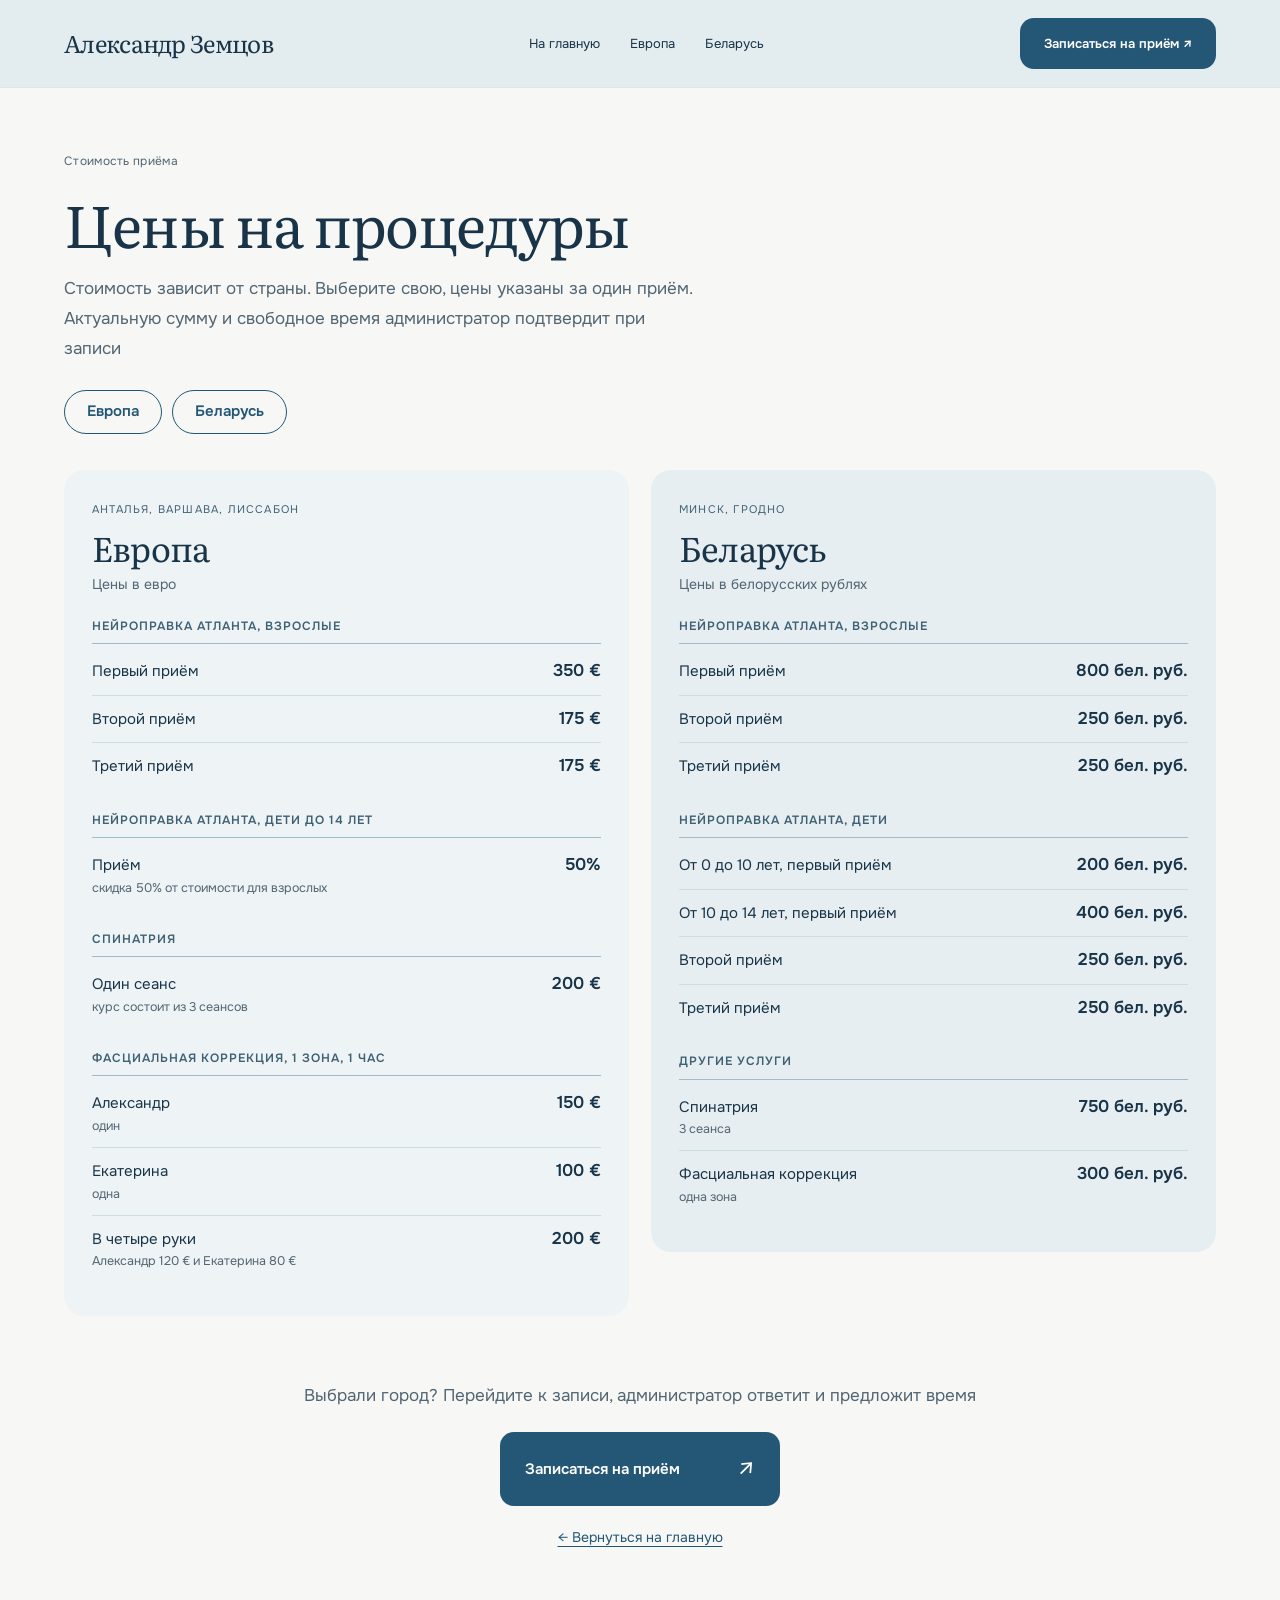
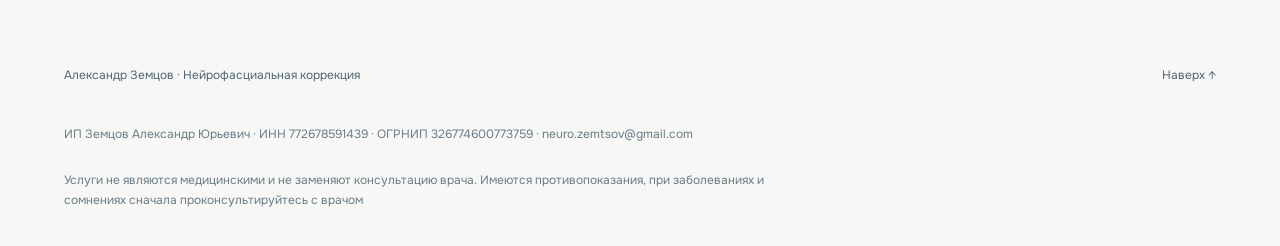
==== commit 3901617b: "Подвал: реквизиты ИП (ФИО, ИНН, ОГРНИП, e-mail) Co-Authored-By: Claude Sonnet 5.5 <noreply@anthropic" ====
--- a/prices.html
+++ b/prices.html
@@ -1,7 +1,14 @@
-<!doctype html><html lang="ru"><head><meta charset="utf-8"><meta name="viewport" content="width=device-width,initial-scale=1"><title>Цены на процедуры - Александр Земцов</title><meta name="description" content="Стоимость нейрофасциальной коррекции в Европе и Беларуси: Нейроправка Атланта, Спинатрия, фасциальная коррекция"><link rel="icon" href="favicon.ico" sizes="any"><link rel="icon" type="image/png" sizes="32x32" href="assets/favicon-32.png"><link rel="icon" type="image/png" sizes="192x192" href="assets/icon-192.png"><link rel="apple-touch-icon" href="assets/apple-touch-icon.png"><link rel="canonical" href="https://nfc.metod-zemtsova.ru/prices.html"><meta name="theme-color" content="#e3ecef"><meta property="og:type" content="website"><meta property="og:locale" content="ru_RU"><meta property="og:site_name" content="Александр Земцов"><meta property="og:url" content="https://nfc.metod-zemtsova.ru/prices.html"><meta property="og:title" content="Цены на процедуры - Александр Земцов"><meta property="og:description" content="Стоимость нейрофасциальной коррекции в Европе и Беларуси"><meta property="og:image" content="https://nfc.metod-zemtsova.ru/assets/og-image.jpg"><meta name="twitter:card" content="summary_large_image"><link rel="stylesheet" href="premium.css"></head><body class="prices-page"><header id="top"><a class="brand" href="index.html"><span>Александр Земцов</span></a><nav><a href="index.html">На главную</a><a href="#europe">Европа</a><a href="#belarus">Беларусь</a></nav><a class="top-book" href="index.html#booking">Записаться на приём ↗</a></header>
+<!doctype html><html lang="ru"><head><meta charset="utf-8"><meta name="viewport" content="width=device-width,initial-scale=1"><title>Цены на процедуры - Александр Земцов</title><meta name="description" content="Стоимость нейрофасциальной коррекции в Европе и Беларуси: Нейроправка Атланта, Спинатрия, фасциальная коррекция"><link rel="icon" href="favicon.ico" sizes="any"><link rel="icon" type="image/png" sizes="32x32" href="assets/favicon-32.png"><link rel="icon" type="image/png" sizes="192x192" href="assets/icon-192.png"><link rel="apple-touch-icon" href="assets/apple-touch-icon.png"><link rel="canonical" href="https://nfc.metod-zemtsova.ru/prices.html"><meta name="theme-color" content="#e3ecef"><meta property="og:type" content="website"><meta property="og:locale" content="ru_RU"><meta property="og:site_name" content="Александр Земцов"><meta property="og:url" content="https://nfc.metod-zemtsova.ru/prices.html"><meta property="og:title" content="Цены на процедуры - Александр Земцов"><meta property="og:description" content="Стоимость нейрофасциальной коррекции в Европе и Беларуси"><meta property="og:image" content="https://nfc.metod-zemtsova.ru/assets/og-image.jpg"><meta name="twitter:card" content="summary_large_image"><link rel="stylesheet" href="premium.css"><!-- Yandex.Metrika counter -->
+<script>
+(function(m,e,t,r,i,k,a){m[i]=m[i]||function(){(m[i].a=m[i].a||[]).push(arguments)};m[i].l=1*new Date();for(var j=0;j<document.scripts.length;j++){if(document.scripts[j].src===r){return}}k=e.createElement(t),a=e.getElementsByTagName(t)[0],k.async=1,k.src=r,a.parentNode.insertBefore(k,a)})(window,document,'script','https://mc.yandex.ru/metrika/tag.js?id=113838513','ym');
+ym(113838513,'init',{ssr:true,clickmap:true,ecommerce:'dataLayer',referrer:document.referrer,url:location.href,accurateTrackBounce:true,trackLinks:true});
+</script>
+<noscript><div><img src="https://mc.yandex.ru/watch/113838513" style="position:absolute;left:-9999px" alt=""></div></noscript>
+<!-- /Yandex.Metrika counter -->
+</head><body class="prices-page"><header id="top"><a class="brand" href="index.html"><span>Александр Земцов</span></a><nav><a href="index.html">На главную</a><a href="#europe">Европа</a><a href="#belarus">Беларусь</a></nav><a class="top-book" href="index.html#booking">Записаться на приём ↗</a></header>
 <main>
 <section class="prices-hero"><p class="eyebrow">Стоимость приёма</p><h1>Цены на процедуры</h1><p class="prices-lead">Стоимость зависит от страны. Выберите свою, цены указаны за один приём. Актуальную сумму и свободное время администратор подтвердит при записи</p><div class="prices-chips"><a href="#europe">Европа</a><a href="#belarus">Беларусь</a></div></section>
 <div class="prices-grid prices-grid-2"><section class="price-card" id="europe" aria-labelledby="europe-h"><p class="pr-region">Анталья, Варшава, Лиссабон</p><h2 id="europe-h">Европа</h2><p class="pr-cur">Цены в евро</p><div class="pr-group"><h3>Нейроправка Атланта, взрослые</h3><ul><li><span class="pr-name">Первый приём</span><span class="pr-price">350 €</span></li><li><span class="pr-name">Второй приём</span><span class="pr-price">175 €</span></li><li><span class="pr-name">Третий приём</span><span class="pr-price">175 €</span></li></ul></div><div class="pr-group"><h3>Нейроправка Атланта, дети до 14 лет</h3><ul><li><span class="pr-name">Приём<small>скидка 50% от стоимости для взрослых</small></span><span class="pr-price">50%</span></li></ul></div><div class="pr-group"><h3>Спинатрия</h3><ul><li><span class="pr-name">Один сеанс<small>курс состоит из 3 сеансов</small></span><span class="pr-price">200 €</span></li></ul></div><div class="pr-group"><h3>Фасциальная коррекция, 1 зона, 1 час</h3><ul><li><span class="pr-name">Александр<small>один</small></span><span class="pr-price">150 €</span></li><li><span class="pr-name">Екатерина<small>одна</small></span><span class="pr-price">100 €</span></li><li><span class="pr-name">В четыре руки<small>Александр 120 € и Екатерина 80 €</small></span><span class="pr-price">200 €</span></li></ul></div></section><section class="price-card" id="belarus" aria-labelledby="belarus-h"><p class="pr-region">Минск, Гродно</p><h2 id="belarus-h">Беларусь</h2><p class="pr-cur">Цены в белорусских рублях</p><div class="pr-group"><h3>Нейроправка Атланта, взрослые</h3><ul><li><span class="pr-name">Первый приём</span><span class="pr-price">800 бел. руб.</span></li><li><span class="pr-name">Второй приём</span><span class="pr-price">250 бел. руб.</span></li><li><span class="pr-name">Третий приём</span><span class="pr-price">250 бел. руб.</span></li></ul></div><div class="pr-group"><h3>Нейроправка Атланта, дети</h3><ul><li><span class="pr-name">От 0 до 10 лет, первый приём</span><span class="pr-price">200 бел. руб.</span></li><li><span class="pr-name">От 10 до 14 лет, первый приём</span><span class="pr-price">400 бел. руб.</span></li><li><span class="pr-name">Второй приём</span><span class="pr-price">250 бел. руб.</span></li><li><span class="pr-name">Третий приём</span><span class="pr-price">250 бел. руб.</span></li></ul></div><div class="pr-group"><h3>Другие услуги</h3><ul><li><span class="pr-name">Спинатрия<small>3 сеанса</small></span><span class="pr-price">750 бел. руб.</span></li><li><span class="pr-name">Фасциальная коррекция<small>одна зона</small></span><span class="pr-price">300 бел. руб.</span></li></ul></div></section></div>
 <section class="prices-cta"><p>Выбрали город? Перейдите к записи, администратор ответит и предложит время</p><a class="primary" href="index.html#booking">Записаться на приём <span aria-hidden="true">↗</span></a><a class="prices-back" href="index.html">← Вернуться на главную</a></section>
 </main>
-<footer class="site-footer"><div class="footer-row"><span>Александр Земцов · Нейрофасциальная коррекция</span><a href="#top" class="to-top">Наверх ↑</a></div><p class="footer-disclaimer">Услуги не являются медицинскими и не заменяют консультацию врача. Имеются противопоказания, при заболеваниях и сомнениях сначала проконсультируйтесь с врачом</p></footer></body></html>+<footer class="site-footer"><div class="footer-row"><span>Александр Земцов · Нейрофасциальная коррекция</span><a href="#top" class="to-top">Наверх ↑</a></div><p class="footer-disclaimer">ИП Земцов Александр Юрьевич · ИНН 772678591439 · ОГРНИП 326774600773759 · <a href="mailto:neuro.zemtsov@gmail.com">neuro.zemtsov@gmail.com</a></p><p class="footer-disclaimer">Услуги не являются медицинскими и не заменяют консультацию врача. Имеются противопоказания, при заболеваниях и сомнениях сначала проконсультируйтесь с врачом</p></footer></body></html>
--- a/premium.css
+++ b/premium.css
@@ -305,3 +305,17 @@
 
 /* prices strip: single line */ /* prices-strip single */
 .prices-strip a{grid-template-areas:"t i";min-height:60px}
+
+/* fascia steps: icons instead of numbers */
+.complex-card .procedure-body .fascia-steps{list-style:none;margin:4px 0 16px;padding:0;display:grid;gap:12px}
+.complex-card .procedure-body .fascia-steps li{display:flex;gap:14px;align-items:center;padding:0;border:0;margin:0}
+.fs-icon{flex:none;width:54px;height:54px;border-radius:18px;background:linear-gradient(145deg,#eef5f8,#d9e8ef);display:grid;place-items:center;color:#245675;box-shadow:inset 0 0 0 1px rgba(36,86,117,.1)}
+.fs-icon svg{width:31px;height:31px;fill:none;stroke:currentColor;stroke-width:1.8;stroke-linecap:round;stroke-linejoin:round}
+.fs-icon .soft{opacity:.4}.fs-icon .fill{fill:#b7d3e1}.fs-icon .dot{fill:currentColor;stroke:none}
+.fs-text{display:block;font-size:15px;line-height:1.55;color:#405e6d}
+.fs-text b{display:block;font-weight:600;color:var(--ink)}
+.fs-text span{display:block;margin-top:2px}
+.complex-card .procedure-body .fs-text,.complex-card .procedure-body .fs-text b,.complex-card .procedure-body .fs-text span{font-family:inherit;font-size:15px;line-height:1.55;letter-spacing:0}
+.complex-card .procedure-body .fs-text b{font-weight:600}
+.complex-card .procedure-body .fs-text span{font-weight:400}
+.fs-icon{width:58px;height:58px}.fs-icon svg{width:34px;height:34px}
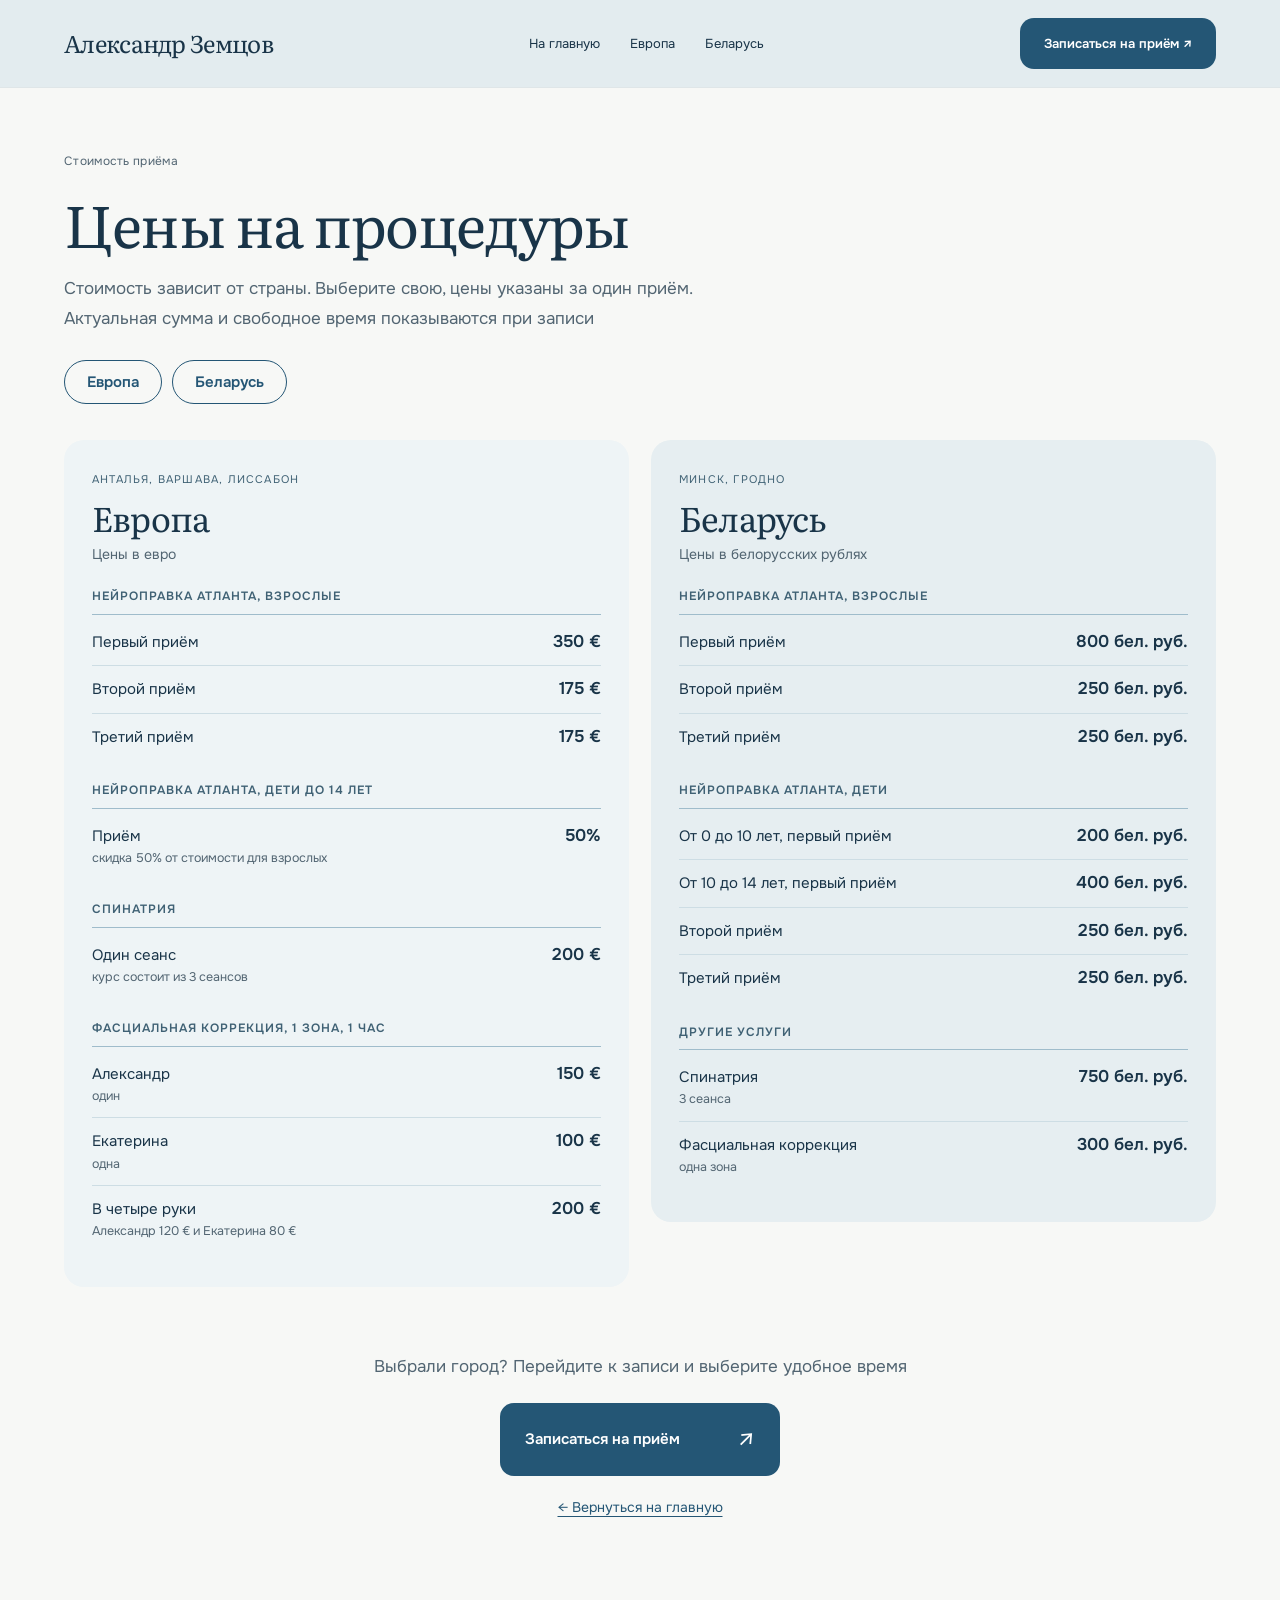
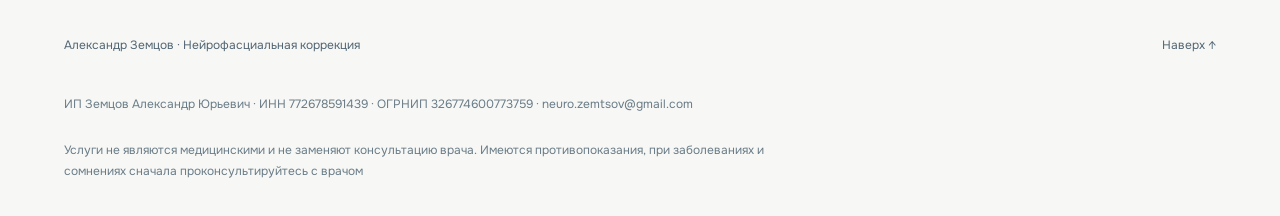
==== commit 91dab66d: "Запись через сервис записи, забота Александра вместо формы вопроса, большая кнопка записи Убраны зап" ====
--- a/prices.html
+++ b/prices.html
@@ -5,10 +5,10 @@
 </script>
 <noscript><div><img src="https://mc.yandex.ru/watch/113838513" style="position:absolute;left:-9999px" alt=""></div></noscript>
 <!-- /Yandex.Metrika counter -->
-</head><body class="prices-page"><header id="top"><a class="brand" href="index.html"><span>Александр Земцов</span></a><nav><a href="index.html">На главную</a><a href="#europe">Европа</a><a href="#belarus">Беларусь</a></nav><a class="top-book" href="index.html#booking">Записаться на приём ↗</a></header>
+</head><body class="prices-page"><header id="top"><a class="brand" href="index.html"><span>Александр Земцов</span></a><nav><a href="index.html">На главную</a><a href="#europe">Европа</a><a href="#belarus">Беларусь</a></nav><a class="top-book" href="https://booking.metod-zemtsova.ru/">Записаться на приём ↗</a></header>
 <main>
-<section class="prices-hero"><p class="eyebrow">Стоимость приёма</p><h1>Цены на процедуры</h1><p class="prices-lead">Стоимость зависит от страны. Выберите свою, цены указаны за один приём. Актуальную сумму и свободное время администратор подтвердит при записи</p><div class="prices-chips"><a href="#europe">Европа</a><a href="#belarus">Беларусь</a></div></section>
+<section class="prices-hero"><p class="eyebrow">Стоимость приёма</p><h1>Цены на процедуры</h1><p class="prices-lead">Стоимость зависит от страны. Выберите свою, цены указаны за один приём. Актуальная сумма и свободное время показываются при записи</p><div class="prices-chips"><a href="#europe">Европа</a><a href="#belarus">Беларусь</a></div></section>
 <div class="prices-grid prices-grid-2"><section class="price-card" id="europe" aria-labelledby="europe-h"><p class="pr-region">Анталья, Варшава, Лиссабон</p><h2 id="europe-h">Европа</h2><p class="pr-cur">Цены в евро</p><div class="pr-group"><h3>Нейроправка Атланта, взрослые</h3><ul><li><span class="pr-name">Первый приём</span><span class="pr-price">350 €</span></li><li><span class="pr-name">Второй приём</span><span class="pr-price">175 €</span></li><li><span class="pr-name">Третий приём</span><span class="pr-price">175 €</span></li></ul></div><div class="pr-group"><h3>Нейроправка Атланта, дети до 14 лет</h3><ul><li><span class="pr-name">Приём<small>скидка 50% от стоимости для взрослых</small></span><span class="pr-price">50%</span></li></ul></div><div class="pr-group"><h3>Спинатрия</h3><ul><li><span class="pr-name">Один сеанс<small>курс состоит из 3 сеансов</small></span><span class="pr-price">200 €</span></li></ul></div><div class="pr-group"><h3>Фасциальная коррекция, 1 зона, 1 час</h3><ul><li><span class="pr-name">Александр<small>один</small></span><span class="pr-price">150 €</span></li><li><span class="pr-name">Екатерина<small>одна</small></span><span class="pr-price">100 €</span></li><li><span class="pr-name">В четыре руки<small>Александр 120 € и Екатерина 80 €</small></span><span class="pr-price">200 €</span></li></ul></div></section><section class="price-card" id="belarus" aria-labelledby="belarus-h"><p class="pr-region">Минск, Гродно</p><h2 id="belarus-h">Беларусь</h2><p class="pr-cur">Цены в белорусских рублях</p><div class="pr-group"><h3>Нейроправка Атланта, взрослые</h3><ul><li><span class="pr-name">Первый приём</span><span class="pr-price">800 бел. руб.</span></li><li><span class="pr-name">Второй приём</span><span class="pr-price">250 бел. руб.</span></li><li><span class="pr-name">Третий приём</span><span class="pr-price">250 бел. руб.</span></li></ul></div><div class="pr-group"><h3>Нейроправка Атланта, дети</h3><ul><li><span class="pr-name">От 0 до 10 лет, первый приём</span><span class="pr-price">200 бел. руб.</span></li><li><span class="pr-name">От 10 до 14 лет, первый приём</span><span class="pr-price">400 бел. руб.</span></li><li><span class="pr-name">Второй приём</span><span class="pr-price">250 бел. руб.</span></li><li><span class="pr-name">Третий приём</span><span class="pr-price">250 бел. руб.</span></li></ul></div><div class="pr-group"><h3>Другие услуги</h3><ul><li><span class="pr-name">Спинатрия<small>3 сеанса</small></span><span class="pr-price">750 бел. руб.</span></li><li><span class="pr-name">Фасциальная коррекция<small>одна зона</small></span><span class="pr-price">300 бел. руб.</span></li></ul></div></section></div>
-<section class="prices-cta"><p>Выбрали город? Перейдите к записи, администратор ответит и предложит время</p><a class="primary" href="index.html#booking">Записаться на приём <span aria-hidden="true">↗</span></a><a class="prices-back" href="index.html">← Вернуться на главную</a></section>
+<section class="prices-cta"><p>Выбрали город? Перейдите к записи и выберите удобное время</p><a class="primary" href="https://booking.metod-zemtsova.ru/">Записаться на приём <span aria-hidden="true">↗</span></a><a class="prices-back" href="index.html">← Вернуться на главную</a></section>
 </main>
 <footer class="site-footer"><div class="footer-row"><span>Александр Земцов · Нейрофасциальная коррекция</span><a href="#top" class="to-top">Наверх ↑</a></div><p class="footer-disclaimer">ИП Земцов Александр Юрьевич · ИНН 772678591439 · ОГРНИП 326774600773759 · <a href="mailto:neuro.zemtsov@gmail.com">neuro.zemtsov@gmail.com</a></p><p class="footer-disclaimer">Услуги не являются медицинскими и не заменяют консультацию врача. Имеются противопоказания, при заболеваниях и сомнениях сначала проконсультируйтесь с врачом</p></footer></body></html>
--- a/premium.css
+++ b/premium.css
@@ -319,3 +319,14 @@
 .complex-card .procedure-body .fs-text b{font-weight:600}
 .complex-card .procedure-body .fs-text span{font-weight:400}
 .fs-icon{width:58px;height:58px}.fs-icon svg{width:34px;height:34px}
+
+
+/* Большая кнопка записи на приём */
+.book-hero{margin:30px 0 6px}
+.book-big{display:inline-flex;align-items:center;justify-content:center;gap:20px;min-height:78px;padding:20px 30px 20px 44px;border-radius:999px;background:linear-gradient(135deg,#2f7399 0%,#245675 52%,#183f57 100%);color:#fff;font-weight:600;font-size:clamp(19px,2.1vw,24px);letter-spacing:.01em;text-decoration:none;box-shadow:0 14px 34px rgba(24,63,87,.34),inset 0 1px 0 rgba(255,255,255,.24);transition:transform .18s ease,box-shadow .18s ease}
+.book-big:hover{transform:translateY(-2px);box-shadow:0 20px 44px rgba(24,63,87,.42),inset 0 1px 0 rgba(255,255,255,.28)}
+.book-big:active{transform:translateY(0);box-shadow:0 8px 22px rgba(24,63,87,.3)}
+.book-big:focus-visible{outline:3px solid #173849;outline-offset:4px}
+.book-big__arrow{display:grid;place-items:center;flex:none;width:46px;height:46px;border-radius:50%;background:rgba(255,255,255,.2);font-size:26px;line-height:1}
+.book-big__note{margin:14px 0 0;font-size:15px;color:#4d6676}
+@media(max-width:640px){.book-hero{margin:24px 0 4px;width:calc(100vw - 48px);max-width:none;position:relative;z-index:3}.book-big{display:flex;width:100%;min-height:74px;padding:18px 22px 18px 30px;justify-content:space-between}.book-big__note{font-size:14px}}
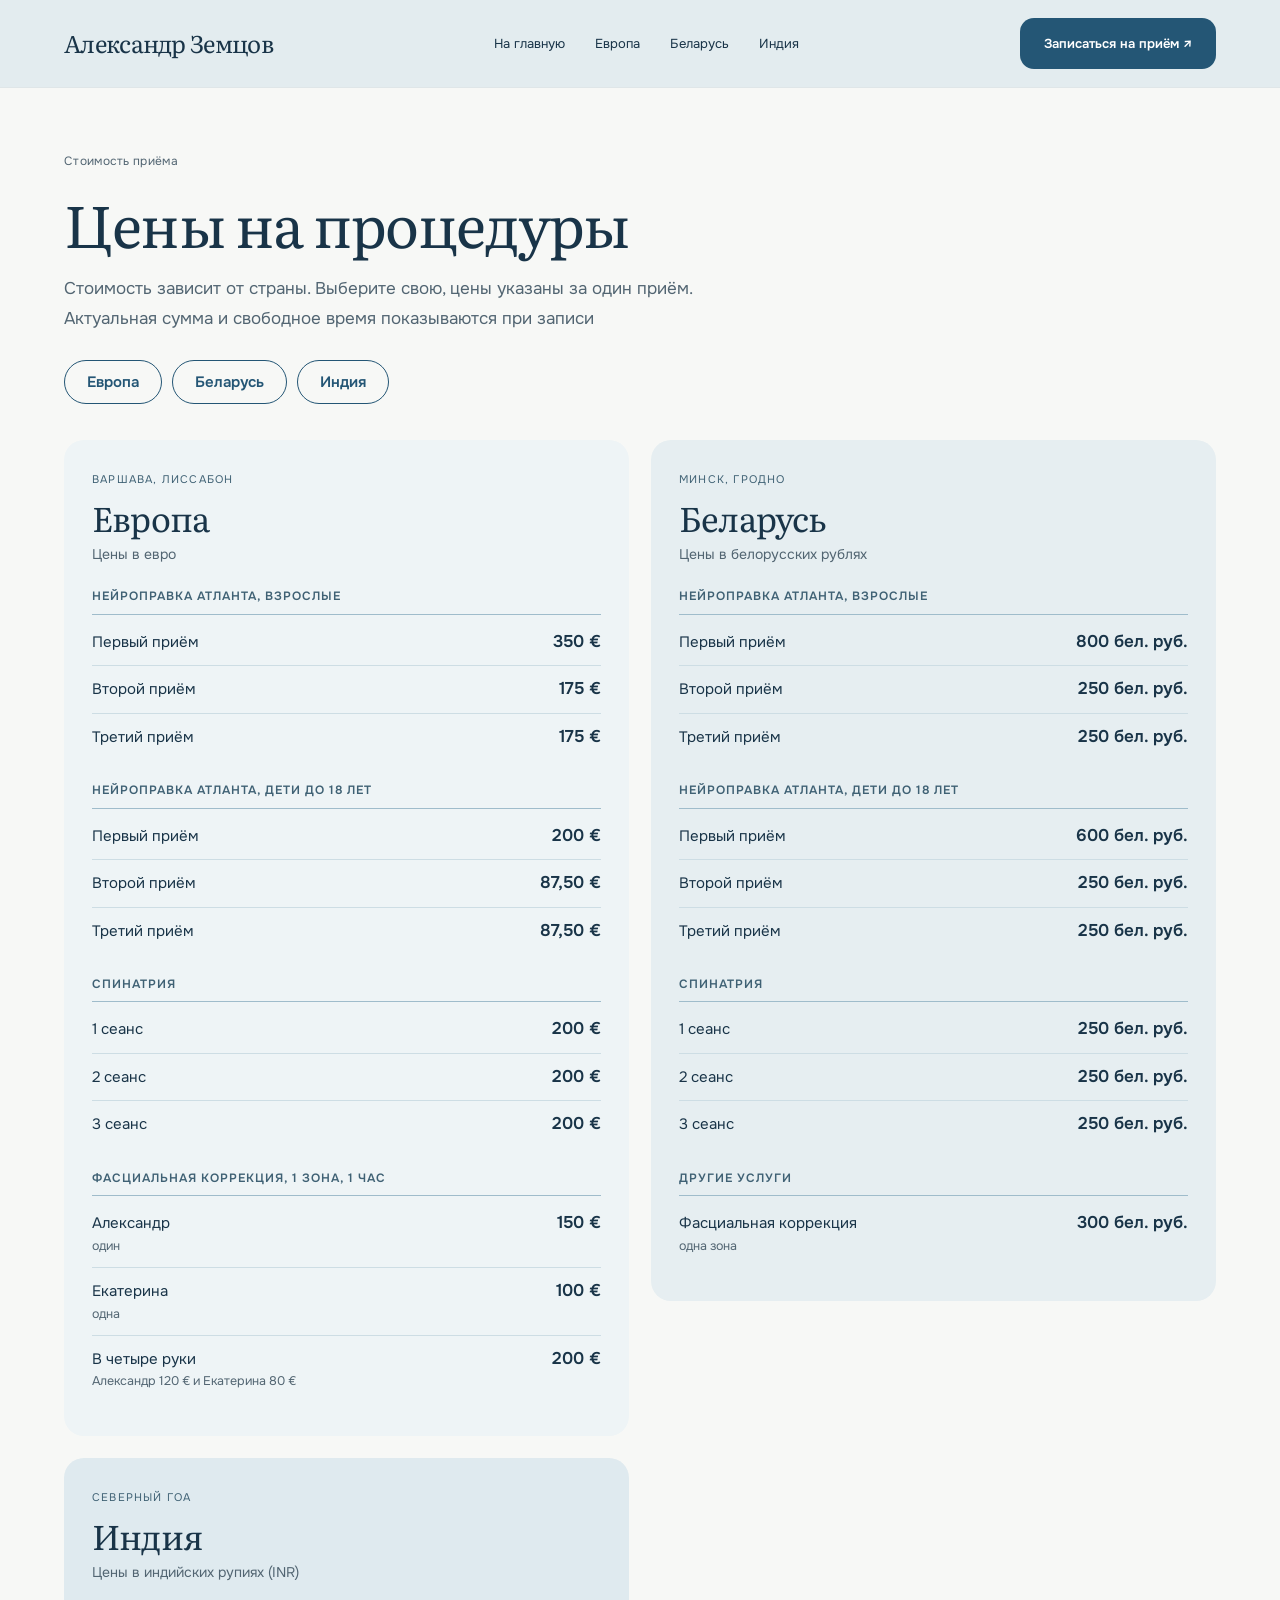
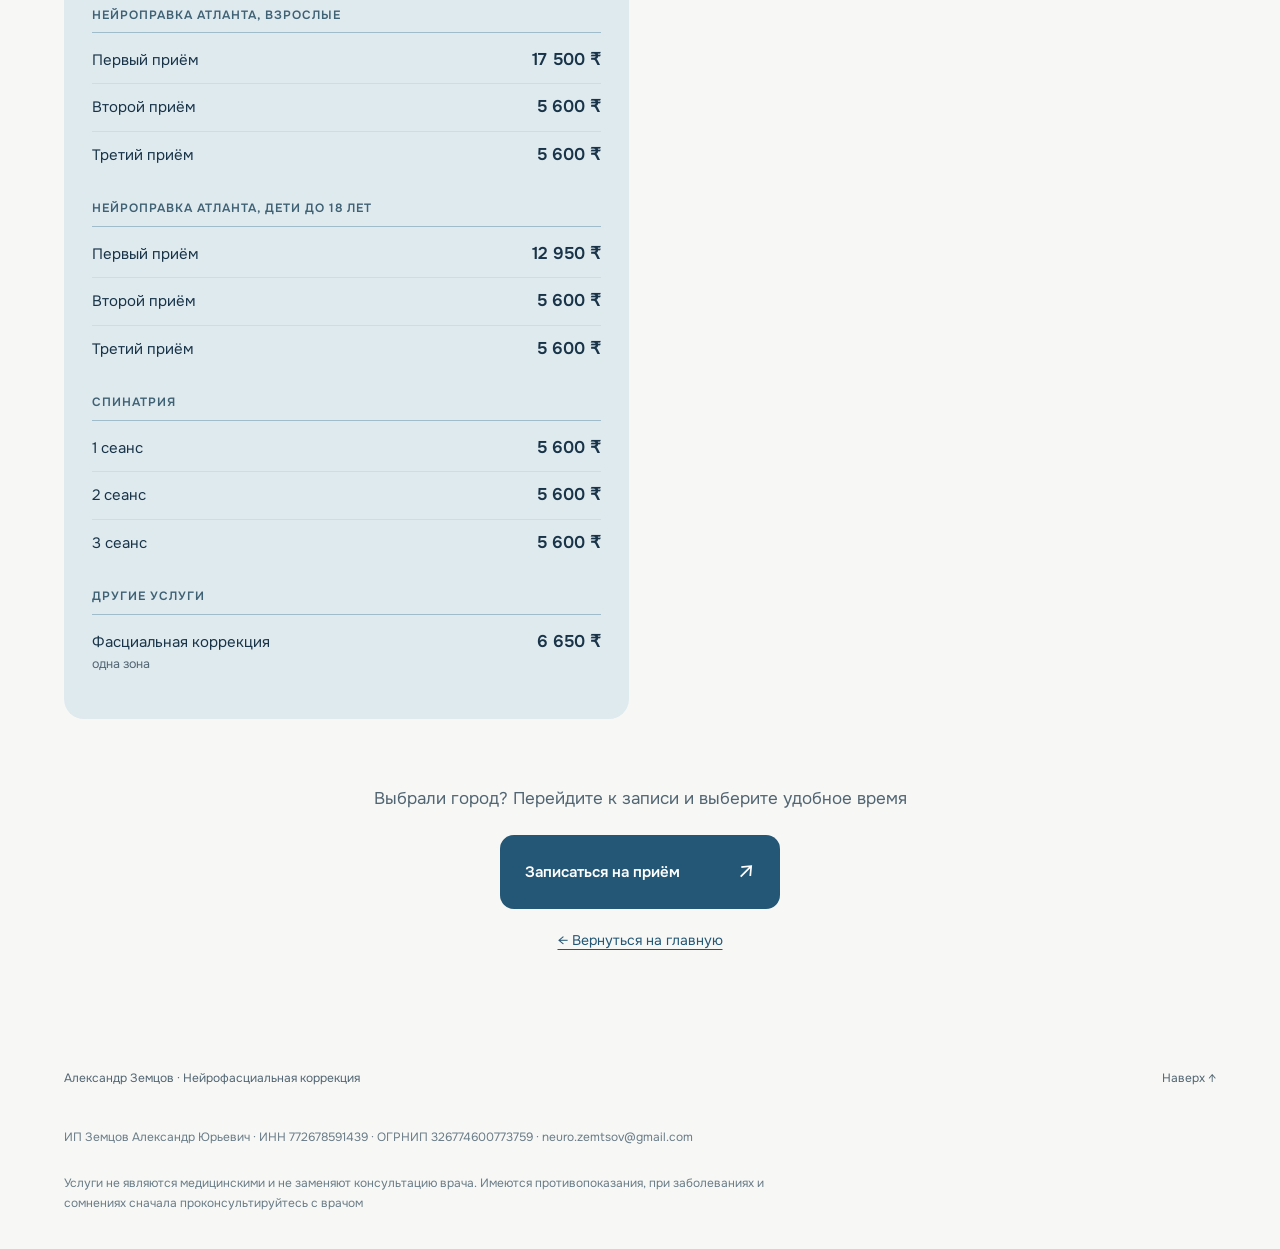
==== commit e17aeff5: "Update child tariffs, North Goa and separate Spinatria sessions" ====
--- a/prices.html
+++ b/prices.html
@@ -1,14 +1,14 @@
-<!doctype html><html lang="ru"><head><meta charset="utf-8"><meta name="viewport" content="width=device-width,initial-scale=1"><title>Цены на процедуры - Александр Земцов</title><meta name="description" content="Стоимость нейрофасциальной коррекции в Европе и Беларуси: Нейроправка Атланта, Спинатрия, фасциальная коррекция"><link rel="icon" href="favicon.ico" sizes="any"><link rel="icon" type="image/png" sizes="32x32" href="assets/favicon-32.png"><link rel="icon" type="image/png" sizes="192x192" href="assets/icon-192.png"><link rel="apple-touch-icon" href="assets/apple-touch-icon.png"><link rel="canonical" href="https://nfc.metod-zemtsova.ru/prices.html"><meta name="theme-color" content="#e3ecef"><meta property="og:type" content="website"><meta property="og:locale" content="ru_RU"><meta property="og:site_name" content="Александр Земцов"><meta property="og:url" content="https://nfc.metod-zemtsova.ru/prices.html"><meta property="og:title" content="Цены на процедуры - Александр Земцов"><meta property="og:description" content="Стоимость нейрофасциальной коррекции в Европе и Беларуси"><meta property="og:image" content="https://nfc.metod-zemtsova.ru/assets/og-image.jpg"><meta name="twitter:card" content="summary_large_image"><link rel="stylesheet" href="premium.css"><!-- Yandex.Metrika counter -->
+<!doctype html><html lang="ru"><head><meta charset="utf-8"><meta name="viewport" content="width=device-width,initial-scale=1"><title>Цены на процедуры - Александр Земцов</title><meta name="description" content="Стоимость нейрофасциальной коррекции в Европе, Беларуси и Индии: Нейроправка Атланта, Спинатрия, фасциальная коррекция"><link rel="icon" href="favicon.ico" sizes="any"><link rel="icon" type="image/png" sizes="32x32" href="assets/favicon-32.png"><link rel="icon" type="image/png" sizes="192x192" href="assets/icon-192.png"><link rel="apple-touch-icon" href="assets/apple-touch-icon.png"><link rel="canonical" href="https://nfc.metod-zemtsova.ru/prices.html"><meta name="theme-color" content="#e3ecef"><meta property="og:type" content="website"><meta property="og:locale" content="ru_RU"><meta property="og:site_name" content="Александр Земцов"><meta property="og:url" content="https://nfc.metod-zemtsova.ru/prices.html"><meta property="og:title" content="Цены на процедуры - Александр Земцов"><meta property="og:description" content="Стоимость нейрофасциальной коррекции в Европе и Беларуси"><meta property="og:image" content="https://nfc.metod-zemtsova.ru/assets/og-image.jpg"><meta name="twitter:card" content="summary_large_image"><link rel="stylesheet" href="premium.css"><!-- Yandex.Metrika counter -->
 <script>
 (function(m,e,t,r,i,k,a){m[i]=m[i]||function(){(m[i].a=m[i].a||[]).push(arguments)};m[i].l=1*new Date();for(var j=0;j<document.scripts.length;j++){if(document.scripts[j].src===r){return}}k=e.createElement(t),a=e.getElementsByTagName(t)[0],k.async=1,k.src=r,a.parentNode.insertBefore(k,a)})(window,document,'script','https://mc.yandex.ru/metrika/tag.js?id=113838513','ym');
 ym(113838513,'init',{ssr:true,clickmap:true,ecommerce:'dataLayer',referrer:document.referrer,url:location.href,accurateTrackBounce:true,trackLinks:true});
 </script>
 <noscript><div><img src="https://mc.yandex.ru/watch/113838513" style="position:absolute;left:-9999px" alt=""></div></noscript>
 <!-- /Yandex.Metrika counter -->
-</head><body class="prices-page"><header id="top"><a class="brand" href="index.html"><span>Александр Земцов</span></a><nav><a href="index.html">На главную</a><a href="#europe">Европа</a><a href="#belarus">Беларусь</a></nav><a class="top-book" href="https://booking.metod-zemtsova.ru/">Записаться на приём ↗</a></header>
+</head><body class="prices-page"><header id="top"><a class="brand" href="index.html"><span>Александр Земцов</span></a><nav><a href="index.html">На главную</a><a href="#europe">Европа</a><a href="#belarus">Беларусь</a><a href="#india">Индия</a></nav><a class="top-book" href="https://booking.metod-zemtsova.ru/">Записаться на приём ↗</a></header>
 <main>
-<section class="prices-hero"><p class="eyebrow">Стоимость приёма</p><h1>Цены на процедуры</h1><p class="prices-lead">Стоимость зависит от страны. Выберите свою, цены указаны за один приём. Актуальная сумма и свободное время показываются при записи</p><div class="prices-chips"><a href="#europe">Европа</a><a href="#belarus">Беларусь</a></div></section>
-<div class="prices-grid prices-grid-2"><section class="price-card" id="europe" aria-labelledby="europe-h"><p class="pr-region">Анталья, Варшава, Лиссабон</p><h2 id="europe-h">Европа</h2><p class="pr-cur">Цены в евро</p><div class="pr-group"><h3>Нейроправка Атланта, взрослые</h3><ul><li><span class="pr-name">Первый приём</span><span class="pr-price">350 €</span></li><li><span class="pr-name">Второй приём</span><span class="pr-price">175 €</span></li><li><span class="pr-name">Третий приём</span><span class="pr-price">175 €</span></li></ul></div><div class="pr-group"><h3>Нейроправка Атланта, дети до 14 лет</h3><ul><li><span class="pr-name">Приём<small>скидка 50% от стоимости для взрослых</small></span><span class="pr-price">50%</span></li></ul></div><div class="pr-group"><h3>Спинатрия</h3><ul><li><span class="pr-name">Один сеанс<small>курс состоит из 3 сеансов</small></span><span class="pr-price">200 €</span></li></ul></div><div class="pr-group"><h3>Фасциальная коррекция, 1 зона, 1 час</h3><ul><li><span class="pr-name">Александр<small>один</small></span><span class="pr-price">150 €</span></li><li><span class="pr-name">Екатерина<small>одна</small></span><span class="pr-price">100 €</span></li><li><span class="pr-name">В четыре руки<small>Александр 120 € и Екатерина 80 €</small></span><span class="pr-price">200 €</span></li></ul></div></section><section class="price-card" id="belarus" aria-labelledby="belarus-h"><p class="pr-region">Минск, Гродно</p><h2 id="belarus-h">Беларусь</h2><p class="pr-cur">Цены в белорусских рублях</p><div class="pr-group"><h3>Нейроправка Атланта, взрослые</h3><ul><li><span class="pr-name">Первый приём</span><span class="pr-price">800 бел. руб.</span></li><li><span class="pr-name">Второй приём</span><span class="pr-price">250 бел. руб.</span></li><li><span class="pr-name">Третий приём</span><span class="pr-price">250 бел. руб.</span></li></ul></div><div class="pr-group"><h3>Нейроправка Атланта, дети</h3><ul><li><span class="pr-name">От 0 до 10 лет, первый приём</span><span class="pr-price">200 бел. руб.</span></li><li><span class="pr-name">От 10 до 14 лет, первый приём</span><span class="pr-price">400 бел. руб.</span></li><li><span class="pr-name">Второй приём</span><span class="pr-price">250 бел. руб.</span></li><li><span class="pr-name">Третий приём</span><span class="pr-price">250 бел. руб.</span></li></ul></div><div class="pr-group"><h3>Другие услуги</h3><ul><li><span class="pr-name">Спинатрия<small>3 сеанса</small></span><span class="pr-price">750 бел. руб.</span></li><li><span class="pr-name">Фасциальная коррекция<small>одна зона</small></span><span class="pr-price">300 бел. руб.</span></li></ul></div></section></div>
+<section class="prices-hero"><p class="eyebrow">Стоимость приёма</p><h1>Цены на процедуры</h1><p class="prices-lead">Стоимость зависит от страны. Выберите свою, цены указаны за один приём. Актуальная сумма и свободное время показываются при записи</p><div class="prices-chips"><a href="#europe">Европа</a><a href="#belarus">Беларусь</a><a href="#india">Индия</a></div></section>
+<div class="prices-grid prices-grid-2"><section class="price-card" id="europe" aria-labelledby="europe-h"><p class="pr-region">Варшава, Лиссабон</p><h2 id="europe-h">Европа</h2><p class="pr-cur">Цены в евро</p><div class="pr-group"><h3>Нейроправка Атланта, взрослые</h3><ul><li><span class="pr-name">Первый приём</span><span class="pr-price">350 €</span></li><li><span class="pr-name">Второй приём</span><span class="pr-price">175 €</span></li><li><span class="pr-name">Третий приём</span><span class="pr-price">175 €</span></li></ul></div><div class="pr-group"><h3>Нейроправка Атланта, дети до 18 лет</h3><ul><li><span class="pr-name">Первый приём</span><span class="pr-price">200 €</span></li><li><span class="pr-name">Второй приём</span><span class="pr-price">87,50 €</span></li><li><span class="pr-name">Третий приём</span><span class="pr-price">87,50 €</span></li></ul></div><div class="pr-group"><h3>Спинатрия</h3><ul><li><span class="pr-name">1 сеанс</span><span class="pr-price">200 €</span></li><li><span class="pr-name">2 сеанс</span><span class="pr-price">200 €</span></li><li><span class="pr-name">3 сеанс</span><span class="pr-price">200 €</span></li></ul></div><div class="pr-group"><h3>Фасциальная коррекция, 1 зона, 1 час</h3><ul><li><span class="pr-name">Александр<small>один</small></span><span class="pr-price">150 €</span></li><li><span class="pr-name">Екатерина<small>одна</small></span><span class="pr-price">100 €</span></li><li><span class="pr-name">В четыре руки<small>Александр 120 € и Екатерина 80 €</small></span><span class="pr-price">200 €</span></li></ul></div></section><section class="price-card" id="belarus" aria-labelledby="belarus-h"><p class="pr-region">Минск, Гродно</p><h2 id="belarus-h">Беларусь</h2><p class="pr-cur">Цены в белорусских рублях</p><div class="pr-group"><h3>Нейроправка Атланта, взрослые</h3><ul><li><span class="pr-name">Первый приём</span><span class="pr-price">800 бел. руб.</span></li><li><span class="pr-name">Второй приём</span><span class="pr-price">250 бел. руб.</span></li><li><span class="pr-name">Третий приём</span><span class="pr-price">250 бел. руб.</span></li></ul></div><div class="pr-group"><h3>Нейроправка Атланта, дети до 18 лет</h3><ul><li><span class="pr-name">Первый приём</span><span class="pr-price">600 бел. руб.</span></li><li><span class="pr-name">Второй приём</span><span class="pr-price">250 бел. руб.</span></li><li><span class="pr-name">Третий приём</span><span class="pr-price">250 бел. руб.</span></li></ul></div><div class="pr-group"><h3>Спинатрия</h3><ul><li><span class="pr-name">1 сеанс</span><span class="pr-price">250 бел. руб.</span></li><li><span class="pr-name">2 сеанс</span><span class="pr-price">250 бел. руб.</span></li><li><span class="pr-name">3 сеанс</span><span class="pr-price">250 бел. руб.</span></li></ul></div><div class="pr-group"><h3>Другие услуги</h3><ul><li><span class="pr-name">Фасциальная коррекция<small>одна зона</small></span><span class="pr-price">300 бел. руб.</span></li></ul></div></section><section class="price-card" id="india" aria-labelledby="india-h"><p class="pr-region">Северный Гоа</p><h2 id="india-h">Индия</h2><p class="pr-cur">Цены в индийских рупиях (INR)</p><div class="pr-group"><h3>Нейроправка Атланта, взрослые</h3><ul><li><span class="pr-name">Первый приём</span><span class="pr-price">17 500 ₹</span></li><li><span class="pr-name">Второй приём</span><span class="pr-price">5 600 ₹</span></li><li><span class="pr-name">Третий приём</span><span class="pr-price">5 600 ₹</span></li></ul></div><div class="pr-group"><h3>Нейроправка Атланта, дети до 18 лет</h3><ul><li><span class="pr-name">Первый приём</span><span class="pr-price">12 950 ₹</span></li><li><span class="pr-name">Второй приём</span><span class="pr-price">5 600 ₹</span></li><li><span class="pr-name">Третий приём</span><span class="pr-price">5 600 ₹</span></li></ul></div><div class="pr-group"><h3>Спинатрия</h3><ul><li><span class="pr-name">1 сеанс</span><span class="pr-price">5 600 ₹</span></li><li><span class="pr-name">2 сеанс</span><span class="pr-price">5 600 ₹</span></li><li><span class="pr-name">3 сеанс</span><span class="pr-price">5 600 ₹</span></li></ul></div><div class="pr-group"><h3>Другие услуги</h3><ul><li><span class="pr-name">Фасциальная коррекция<small>одна зона</small></span><span class="pr-price">6 650 ₹</span></li></ul></div></section></div>
 <section class="prices-cta"><p>Выбрали город? Перейдите к записи и выберите удобное время</p><a class="primary" href="https://booking.metod-zemtsova.ru/">Записаться на приём <span aria-hidden="true">↗</span></a><a class="prices-back" href="index.html">← Вернуться на главную</a></section>
 </main>
 <footer class="site-footer"><div class="footer-row"><span>Александр Земцов · Нейрофасциальная коррекция</span><a href="#top" class="to-top">Наверх ↑</a></div><p class="footer-disclaimer">ИП Земцов Александр Юрьевич · ИНН 772678591439 · ОГРНИП 326774600773759 · <a href="mailto:neuro.zemtsov@gmail.com">neuro.zemtsov@gmail.com</a></p><p class="footer-disclaimer">Услуги не являются медицинскими и не заменяют консультацию врача. Имеются противопоказания, при заболеваниях и сомнениях сначала проконсультируйтесь с врачом</p></footer></body></html>
